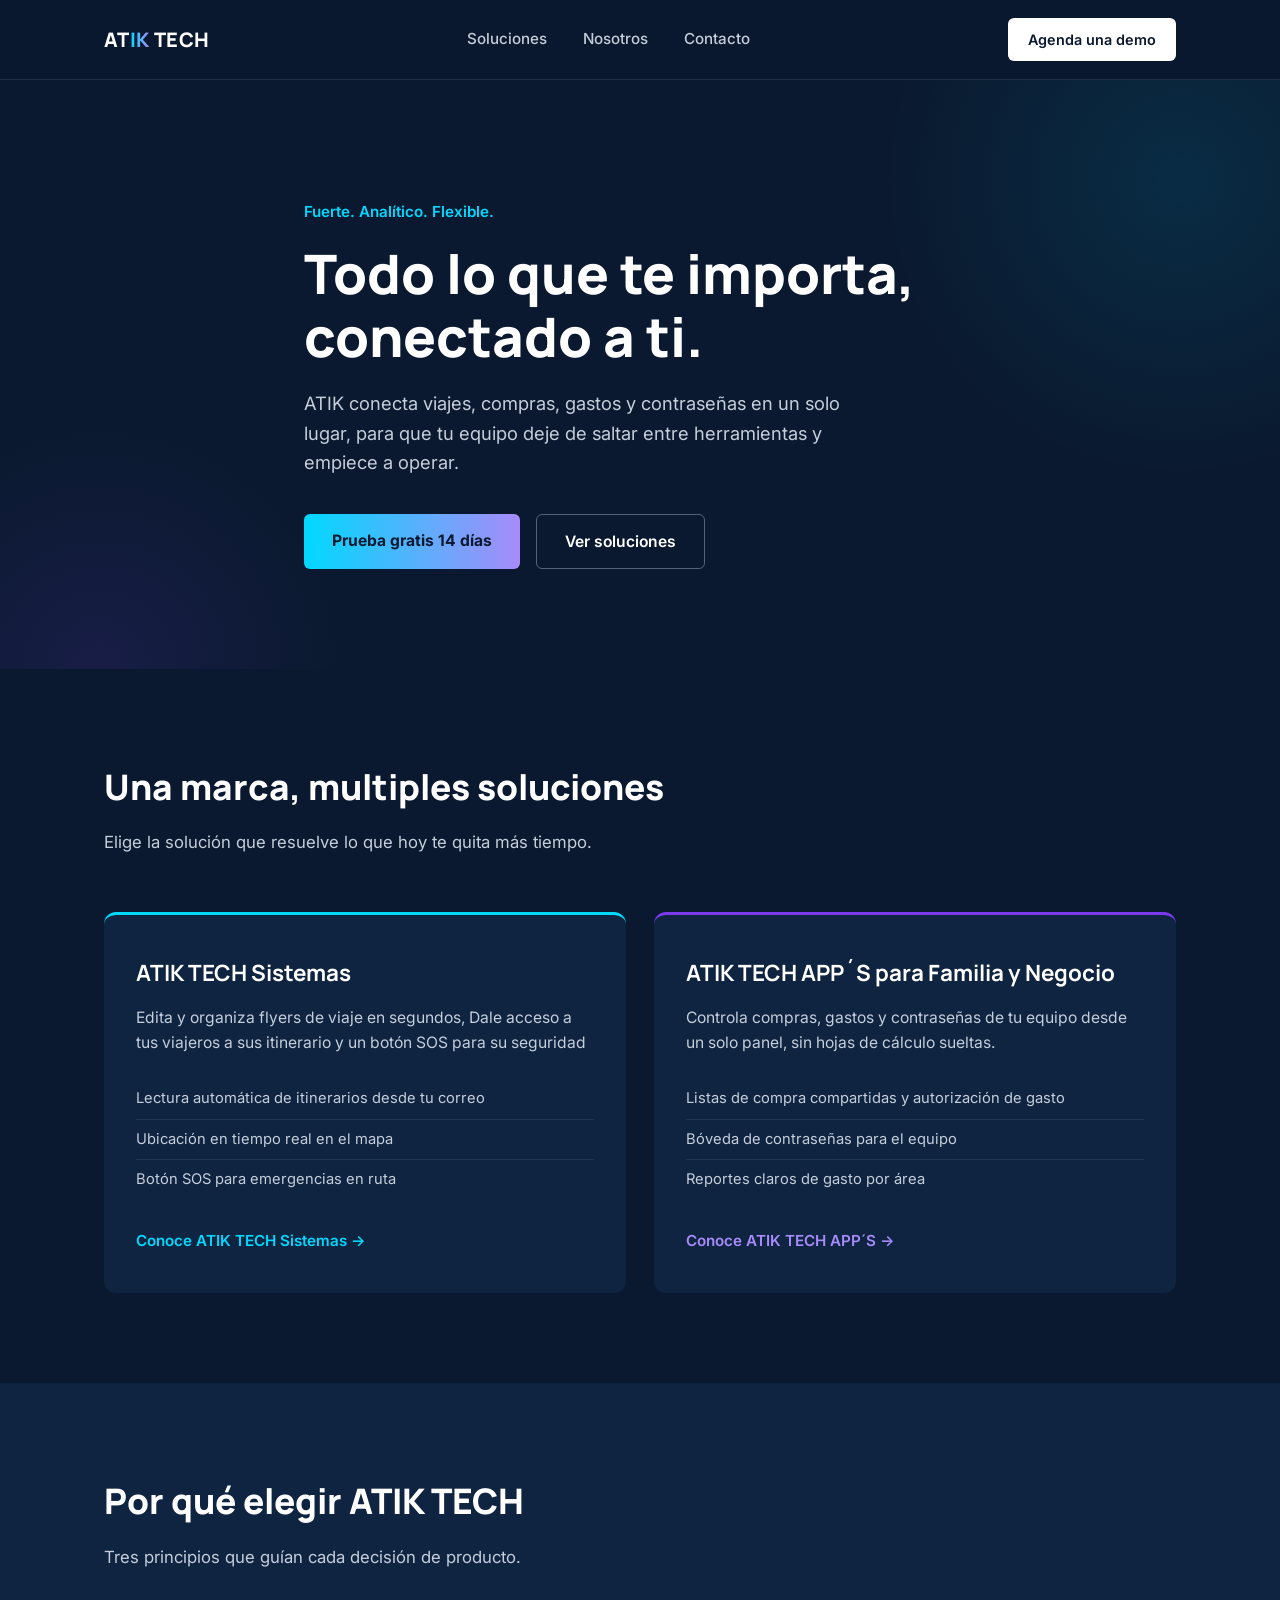
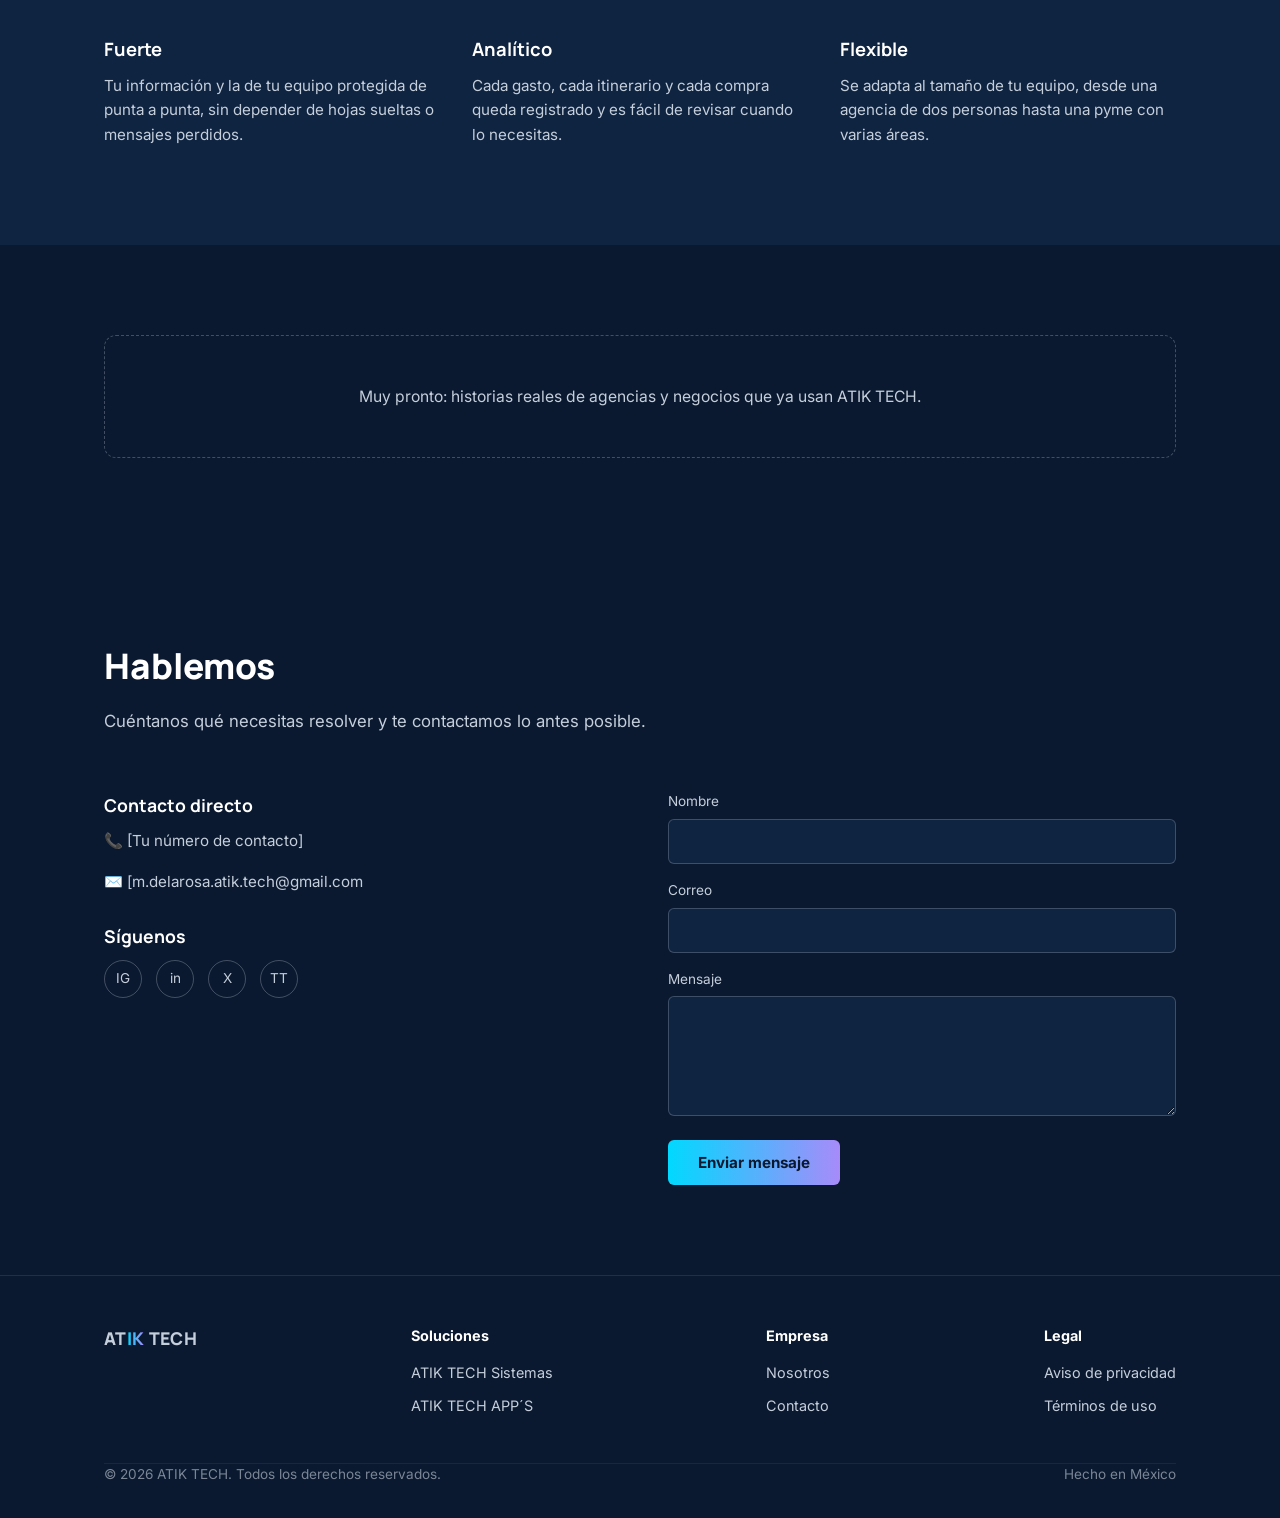
==== index.html @ df2b4715 "Update branding from ATIK to ATIK TECH Actualización de textos, 2da revisión" ====
<!DOCTYPE html>
<html lang="es">
<head>
<meta charset="UTF-8">
<meta name="viewport" content="width=device-width, initial-scale=1.0">
<title>ATIK TECH — Todo lo que te importa, conectado a ti.</title>
<meta name="description" content="ATIK TECH: Todo lo que te importa, conectado a ti.">
<link rel="preconnect" href="https://fonts.googleapis.com">
<link rel="preconnect" href="https://fonts.gstatic.com" crossorigin>
<link href="https://fonts.googleapis.com/css2?family=Manrope:wght@500;700;800&family=Inter:wght@400;500;600&display=swap" rel="stylesheet">
<style>
  :root{
    --navy:#0A192F;
    --navy-2:#0F2440;
    --cyan:#00D9FF;
    --violet:#7C3AED;
    --violet-2:#A78BFA;
    --gray-on-dark:#C5CEDB;
    --gray-on-light:#334155;
    --white:#FFFFFF;
    --max:1120px;
  }
  *{box-sizing:border-box;margin:0;padding:0;}
  html{scroll-behavior:smooth;}
  body{
    background:var(--navy);
    color:var(--gray-on-dark);
    font-family:'Inter',sans-serif;
    line-height:1.6;
    -webkit-font-smoothing:antialiased;
  }
  h1,h2,h3,.logo{font-family:'Manrope',sans-serif;color:var(--white);}
  a{color:inherit;text-decoration:none;}
  img,svg{max-width:100%;display:block;}
  .wrap{max-width:var(--max);margin:0 auto;padding:0 24px;}

  /* Header */
  header{
    position:sticky;top:0;z-index:50;
    background:rgba(10,25,47,0.85);
    backdrop-filter:blur(8px);
    border-bottom:1px solid rgba(197,206,219,0.12);
  }
  .nav{display:flex;align-items:center;justify-content:space-between;padding:18px 24px;}
  .logo{font-weight:800;font-size:1.25rem;letter-spacing:0.02em;}
  .logo span{
    background:linear-gradient(90deg,var(--cyan),var(--violet-2));
    -webkit-background-clip:text;background-clip:text;color:transparent;
  }
  .nav-links{display:flex;gap:36px;font-size:0.95rem;font-weight:500;}
  .nav-links a{color:var(--gray-on-dark);transition:color .2s;}
  .nav-links a:hover{color:var(--white);}
  .nav-cta{
    background:var(--white);color:var(--navy);
    padding:10px 20px;border-radius:6px;font-weight:600;font-size:0.9rem;
    transition:opacity .2s;
  }
  .nav-cta:hover{opacity:0.85;}
  .menu-toggle{display:none;background:none;border:none;color:var(--white);font-size:1.6rem;cursor:pointer;}

  /* Hero */
  .hero{padding:120px 24px 100px;position:relative;overflow:hidden;}
  .hero::before{
    content:'';position:absolute;top:-200px;right:-200px;width:600px;height:600px;
    background:radial-gradient(circle,rgba(0,217,255,0.10),transparent 70%);
    pointer-events:none;
  }
  .hero::after{
    content:'';position:absolute;bottom:-250px;left:-150px;width:500px;height:500px;
    background:radial-gradient(circle,rgba(124,58,237,0.12),transparent 70%);
    pointer-events:none;
  }
  .hero-inner{max-width:720px;position:relative;}
  .eyebrow{color:var(--cyan);font-weight:600;font-size:0.95rem;margin-bottom:18px;}
  .hero h1{font-size:clamp(2.2rem,5vw,3.4rem);font-weight:800;line-height:1.15;margin-bottom:22px;}
  .hero p.lead{font-size:1.15rem;color:var(--gray-on-dark);max-width:560px;margin-bottom:36px;}
  .hero-actions{display:flex;gap:16px;flex-wrap:wrap;}
  .btn-primary{
    background:linear-gradient(90deg,var(--cyan),var(--violet-2));
    color:var(--navy);font-weight:700;padding:14px 28px;border-radius:6px;
    font-size:0.98rem;transition:transform .2s;
  }
  .btn-primary:hover{transform:translateY(-2px);}
  .btn-secondary{
    border:1px solid rgba(197,206,219,0.4);color:var(--white);
    padding:14px 28px;border-radius:6px;font-weight:600;font-size:0.98rem;
    transition:border-color .2s,background .2s;
  }
  .btn-secondary:hover{border-color:var(--white);background:rgba(255,255,255,0.04);}

  /* Section heading pattern */
  .section{padding:90px 24px;}
  .section-head{max-width:600px;margin-bottom:56px;}
  .section-head h2{font-size:clamp(1.6rem,3.5vw,2.2rem);font-weight:800;margin-bottom:14px;}
  .section-head p{color:var(--gray-on-dark);font-size:1.05rem;}

  /* Soluciones */
  .solutions{display:grid;grid-template-columns:1fr 1fr;gap:28px;}
  .solution-card{
    background:var(--navy-2);border-radius:12px;padding:40px 32px;
    border-top:3px solid transparent;
  }
  .solution-card.viajes{border-top-color:var(--cyan);}
  .solution-card.pymes{border-top-color:var(--violet);}
  .solution-card h3{font-size:1.4rem;margin-bottom:14px;}
  .solution-card p{color:var(--gray-on-dark);margin-bottom:24px;font-size:0.98rem;}
  .solution-card ul{list-style:none;margin-bottom:28px;}
  .solution-card li{
    padding:8px 0;font-size:0.92rem;color:var(--gray-on-dark);
    border-bottom:1px solid rgba(197,206,219,0.1);
  }
  .solution-card li:last-child{border-bottom:none;}
  .solution-link{font-weight:600;font-size:0.95rem;}
  .solution-card.viajes .solution-link{color:var(--cyan);}
  .solution-card.pymes .solution-link{color:var(--violet-2);}

  /* Valores */
  .values{background:var(--navy-2);}
  .values-grid{display:grid;grid-template-columns:repeat(3,1fr);gap:32px;}
  .value{padding:8px 0;}
  .value h3{font-size:1.15rem;margin-bottom:10px;}
  .value p{font-size:0.95rem;color:var(--gray-on-dark);}

  /* Prueba social */
  .proof-note{
    border:1px dashed rgba(197,206,219,0.3);border-radius:12px;
    padding:48px 32px;text-align:center;color:var(--gray-on-dark);font-size:0.98rem;
  }

  /* Contacto */
  .contact-grid{display:grid;grid-template-columns:1fr 1fr;gap:56px;align-items:start;}
  .contact-info h3{font-size:1.1rem;margin-bottom:10px;}
  .contact-info p{font-size:0.95rem;margin-bottom:28px;}
  .contact-row{display:flex;align-items:center;gap:12px;margin-bottom:16px;font-size:0.95rem;}
  .social-row{display:flex;gap:14px;margin-top:6px;}
  .social-row a{
    width:38px;height:38px;border-radius:50%;border:1px solid rgba(197,206,219,0.3);
    display:flex;align-items:center;justify-content:center;font-size:0.85rem;
    transition:border-color .2s,color .2s;
  }
  .social-row a:hover{border-color:var(--cyan);color:var(--cyan);}
  form{display:flex;flex-direction:column;gap:16px;}
  label{font-size:0.85rem;color:var(--gray-on-dark);margin-bottom:6px;display:block;}
  input,textarea{
    width:100%;background:var(--navy-2);border:1px solid rgba(197,206,219,0.25);
    border-radius:6px;padding:12px 14px;color:var(--white);font-family:'Inter',sans-serif;
    font-size:0.95rem;
  }
  input:focus,textarea:focus{outline:2px solid var(--cyan);outline-offset:1px;border-color:transparent;}
  textarea{resize:vertical;min-height:120px;}
  .btn-submit{
    align-self:flex-start;background:linear-gradient(90deg,var(--cyan),var(--violet-2));
    color:var(--navy);font-weight:700;padding:13px 30px;border:none;border-radius:6px;
    font-size:0.95rem;cursor:pointer;font-family:'Inter',sans-serif;
  }

  /* Footer */
  footer{border-top:1px solid rgba(197,206,219,0.12);padding:48px 24px 32px;}
  .footer-top{display:flex;justify-content:space-between;flex-wrap:wrap;gap:32px;margin-bottom:36px;}
  .footer-col h4{font-size:0.9rem;color:var(--white);margin-bottom:14px;}
  .footer-col a{display:block;font-size:0.9rem;color:var(--gray-on-dark);margin-bottom:10px;}
  .footer-bottom{
    display:flex;justify-content:space-between;flex-wrap:wrap;gap:12px;
    font-size:0.85rem;color:rgba(197,206,219,0.6);
    padding-top:24px;border-top:1px solid rgba(197,206,219,0.08);
  }

  /* Mobile */
  @media(max-width:820px){
    .solutions,.values-grid,.contact-grid{grid-template-columns:1fr;}
    .nav-links{
      position:fixed;top:64px;left:0;right:0;background:var(--navy);
      flex-direction:column;padding:24px;gap:20px;
      transform:translateY(-150%);transition:transform .25s ease;
      border-bottom:1px solid rgba(197,206,219,0.12);
    }
    .nav-links.open{transform:translateY(0);}
    .nav-cta{display:none;}
    .menu-toggle{display:block;}
  }
  @media(prefers-reduced-motion:reduce){
    html{scroll-behavior:auto;}
    *{transition:none !important;}
  }
</style>
</head>
<body>

<header>
  <div class="nav wrap">
    <a href="#" class="logo">AT<span>IK</span> TECH</a>
    <nav class="nav-links" id="navLinks">
      <a href="#soluciones">Soluciones</a>
      <a href="#nosotros">Nosotros</a>
      <a href="#contacto">Contacto</a>
    </nav>
    <a href="#contacto" class="nav-cta">Agenda una demo</a>
    <button class="menu-toggle" id="menuToggle" aria-label="Abrir menú" aria-expanded="false">☰</button>
  </div>
</header>

<section class="hero">
  <div class="wrap hero-inner">
    <p class="eyebrow">Fuerte. Analítico. Flexible.</p>
    <h1>Todo lo que te importa, conectado a ti.</h1>
    <p class="lead">ATIK conecta viajes, compras, gastos y contraseñas en un solo lugar, para que tu equipo deje de saltar entre herramientas y empiece a operar.</p>
    <div class="hero-actions">
      <a href="#contacto" class="btn-primary">Prueba gratis 14 días</a>
      <a href="#soluciones" class="btn-secondary">Ver soluciones</a>
    </div>
  </div>
</section>

<section class="section" id="soluciones">
  <div class="wrap">
    <div class="section-head">
      <h2>Una marca, multiples soluciones</h2>
      <p>Elige la solución que resuelve lo que hoy te quita más tiempo.</p>
    </div>
    <div class="solutions">
      <div class="solution-card viajes">
        <h3>ATIK TECH Sistemas</h3>
        <p>Edita y organiza flyers de viaje en segundos, Dale acceso a tus viajeros a sus itinerario y un botón SOS para su seguridad</p>
        <ul>
          <li>Lectura automática de itinerarios desde tu correo</li>
          <li>Ubicación en tiempo real en el mapa</li>
          <li>Botón SOS para emergencias en ruta</li>
        </ul>
        <a href="/viajes" class="solution-link">Conoce ATIK TECH Sistemas →</a>
      </div>
      <div class="solution-card pymes">
        <h3>ATIK TECH APP´S para Familia y Negocio</h3>
        <p>Controla compras, gastos y contraseñas de tu equipo desde un solo panel, sin hojas de cálculo sueltas.</p>
        <ul>
          <li>Listas de compra compartidas y autorización de gasto</li>
          <li>Bóveda de contraseñas para el equipo</li>
          <li>Reportes claros de gasto por área</li>
        </ul>
        <a href="/pymes" class="solution-link">Conoce ATIK TECH APP´S →</a>
      </div>
    </div>
  </div>
</section>

<section class="section values" id="nosotros">
  <div class="wrap">
    <div class="section-head">
      <h2>Por qué elegir ATIK TECH</h2>
      <p>Tres principios que guían cada decisión de producto.</p>
    </div>
    <div class="values-grid">
      <div class="value">
        <h3>Fuerte</h3>
        <p>Tu información y la de tu equipo protegida de punta a punta, sin depender de hojas sueltas o mensajes perdidos.</p>
      </div>
      <div class="value">
        <h3>Analítico</h3>
        <p>Cada gasto, cada itinerario y cada compra queda registrado y es fácil de revisar cuando lo necesitas.</p>
      </div>
      <div class="value">
        <h3>Flexible</h3>
        <p>Se adapta al tamaño de tu equipo, desde una agencia de dos personas hasta una pyme con varias áreas.</p>
      </div>
    </div>
  </div>
</section>

<section class="section">
  <div class="wrap">
    <div class="proof-note">
      Muy pronto: historias reales de agencias y negocios que ya usan ATIK TECH.
    </div>
  </div>
</section>

<section class="section" id="contacto">
  <div class="wrap">
    <div class="section-head">
      <h2>Hablemos</h2>
      <p>Cuéntanos qué necesitas resolver y te contactamos lo antes posible.</p>
    </div>
    <div class="contact-grid">
      <div class="contact-info">
        <h3>Contacto directo</h3>
        <div class="contact-row">📞 [Tu número de contacto]</div>
        <div class="contact-row">✉️ [m.delarosa.atik.tech@gmail.com</div>
        <h3 style="margin-top:28px;">Síguenos</h3>
        <div class="social-row">
          <a href="[Instagram]" aria-label="Instagram">IG</a>
          <a href="[LinkedIn]" aria-label="LinkedIn">in</a>
          <a href="[X / Twitter]" aria-label="X">X</a>
          <a href="[TikTok]" aria-label="TikTok">TT</a>
        </div>
      </div>
      <form>
        <div>
          <label for="nombre">Nombre</label>
          <input type="text" id="nombre" name="nombre" required>
        </div>
        <div>
          <label for="correo">Correo</label>
          <input type="email" id="correo" name="correo" required>
        </div>
        <div>
          <label for="mensaje">Mensaje</label>
          <textarea id="mensaje" name="mensaje" required></textarea>
        </div>
        <button type="submit" class="btn-submit">Enviar mensaje</button>
      </form>
    </div>
  </div>
</section>

<footer>
  <div class="wrap">
    <div class="footer-top">
      <div class="footer-col">
        <a href="#" class="logo" style="font-size:1.1rem;">AT<span>IK</span> TECH</a>
      </div>
      <div class="footer-col">
        <h4>Soluciones</h4>
        <a href="/viajes">ATIK TECH Sistemas</a>
        <a href="/pymes">ATIK TECH APP´S</a>
      </div>
      <div class="footer-col">
        <h4>Empresa</h4>
        <a href="#nosotros">Nosotros</a>
        <a href="#contacto">Contacto</a>
      </div>
      <div class="footer-col">
        <h4>Legal</h4>
        <a href="/privacidad">Aviso de privacidad</a>
        <a href="/terminos">Términos de uso</a>
      </div>
    </div>
    <div class="footer-bottom wrap" style="padding:0;">
      <span>© 2026 ATIK TECH. Todos los derechos reservados.</span>
      <span>Hecho en México</span>
    </div>
  </div>
</footer>

<script>
  const toggle = document.getElementById('menuToggle');
  const links = document.getElementById('navLinks');
  toggle.addEventListener('click', () => {
    const isOpen = links.classList.toggle('open');
    toggle.setAttribute('aria-expanded', isOpen);
  });
  links.querySelectorAll('a').forEach(a => a.addEventListener('click', () => {
    links.classList.remove('open');
    toggle.setAttribute('aria-expanded', 'false');
  }));
</script>

</body>
</html>
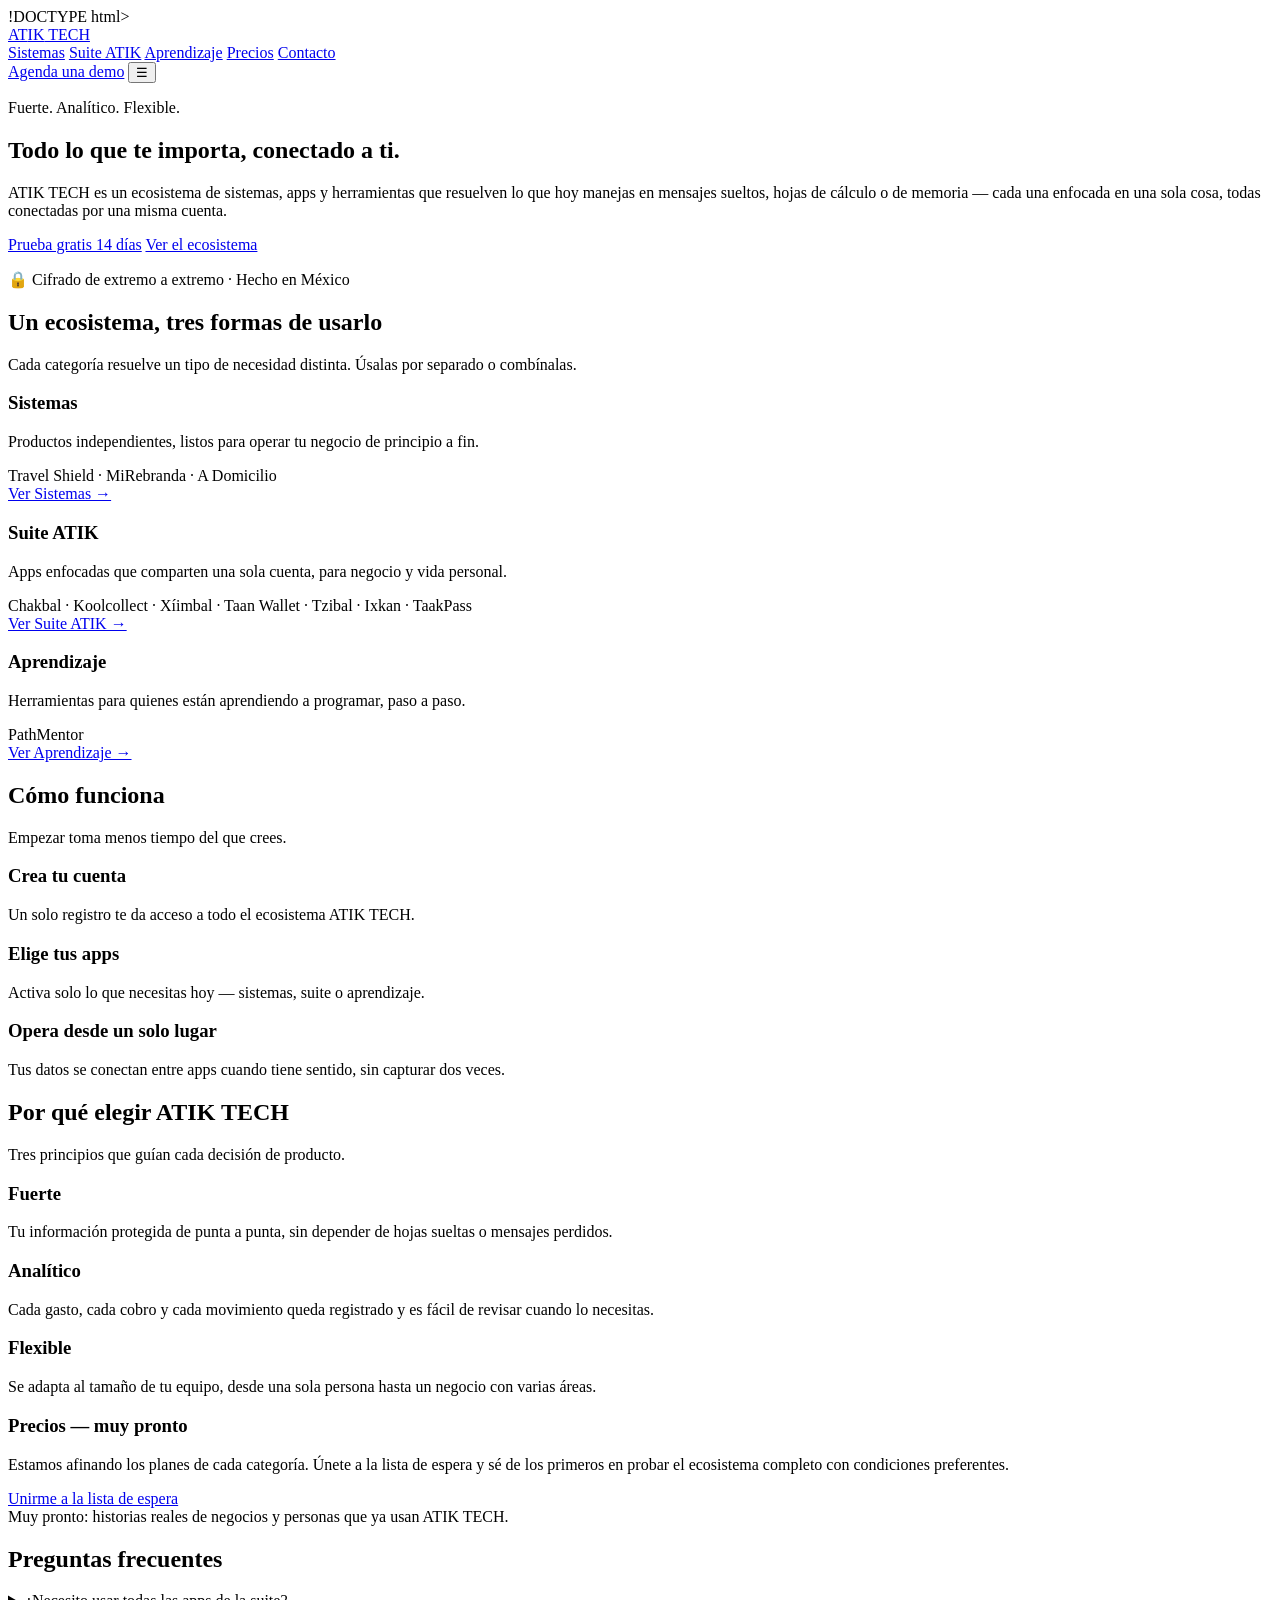
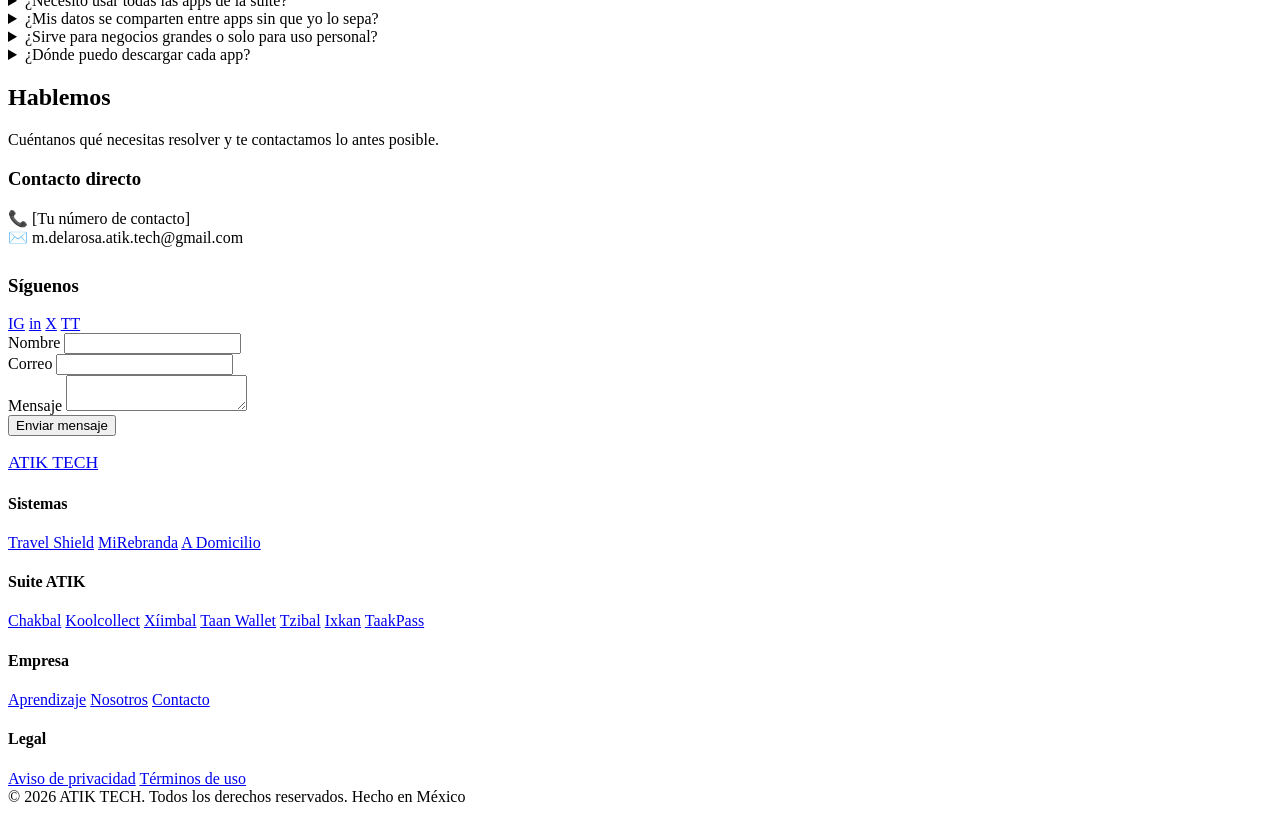
==== commit da2e0865: "Reestructuración de pag. principal anex. de landings Actualización de la landing, 3ra revición,  Re" ====
--- a/index.html
+++ b/index.html
@@ -1,197 +1,28 @@
-<!DOCTYPE html>
+!DOCTYPE html>
 <html lang="es">
 <head>
 <meta charset="UTF-8">
 <meta name="viewport" content="width=device-width, initial-scale=1.0">
-<title>ATIK TECH — Todo lo que te importa, conectado a ti.</title>
-<meta name="description" content="ATIK TECH: Todo lo que te importa, conectado a ti.">
+<title>ATIK TECH — Todo lo que te importa, conectado a ti</title>
+<meta name="description" content="ATIK TECH: todo lo que te importa, conectado a ti. Sistemas, suite de apps y aprendizaje en un solo ecosistema.">
+<meta property="og:title" content="ATIK TECH — Todo lo que te importa, conectado a ti">
+<meta property="og:description" content="Sistemas, suite de apps y aprendizaje en un solo ecosistema conectado.">
+<meta property="og:type" content="website">
 <link rel="preconnect" href="https://fonts.googleapis.com">
 <link rel="preconnect" href="https://fonts.gstatic.com" crossorigin>
 <link href="https://fonts.googleapis.com/css2?family=Manrope:wght@500;700;800&family=Inter:wght@400;500;600&display=swap" rel="stylesheet">
-<style>
-  :root{
-    --navy:#0A192F;
-    --navy-2:#0F2440;
-    --cyan:#00D9FF;
-    --violet:#7C3AED;
-    --violet-2:#A78BFA;
-    --gray-on-dark:#C5CEDB;
-    --gray-on-light:#334155;
-    --white:#FFFFFF;
-    --max:1120px;
-  }
-  *{box-sizing:border-box;margin:0;padding:0;}
-  html{scroll-behavior:smooth;}
-  body{
-    background:var(--navy);
-    color:var(--gray-on-dark);
-    font-family:'Inter',sans-serif;
-    line-height:1.6;
-    -webkit-font-smoothing:antialiased;
-  }
-  h1,h2,h3,.logo{font-family:'Manrope',sans-serif;color:var(--white);}
-  a{color:inherit;text-decoration:none;}
-  img,svg{max-width:100%;display:block;}
-  .wrap{max-width:var(--max);margin:0 auto;padding:0 24px;}
-
-  /* Header */
-  header{
-    position:sticky;top:0;z-index:50;
-    background:rgba(10,25,47,0.85);
-    backdrop-filter:blur(8px);
-    border-bottom:1px solid rgba(197,206,219,0.12);
-  }
-  .nav{display:flex;align-items:center;justify-content:space-between;padding:18px 24px;}
-  .logo{font-weight:800;font-size:1.25rem;letter-spacing:0.02em;}
-  .logo span{
-    background:linear-gradient(90deg,var(--cyan),var(--violet-2));
-    -webkit-background-clip:text;background-clip:text;color:transparent;
-  }
-  .nav-links{display:flex;gap:36px;font-size:0.95rem;font-weight:500;}
-  .nav-links a{color:var(--gray-on-dark);transition:color .2s;}
-  .nav-links a:hover{color:var(--white);}
-  .nav-cta{
-    background:var(--white);color:var(--navy);
-    padding:10px 20px;border-radius:6px;font-weight:600;font-size:0.9rem;
-    transition:opacity .2s;
-  }
-  .nav-cta:hover{opacity:0.85;}
-  .menu-toggle{display:none;background:none;border:none;color:var(--white);font-size:1.6rem;cursor:pointer;}
-
-  /* Hero */
-  .hero{padding:120px 24px 100px;position:relative;overflow:hidden;}
-  .hero::before{
-    content:'';position:absolute;top:-200px;right:-200px;width:600px;height:600px;
-    background:radial-gradient(circle,rgba(0,217,255,0.10),transparent 70%);
-    pointer-events:none;
-  }
-  .hero::after{
-    content:'';position:absolute;bottom:-250px;left:-150px;width:500px;height:500px;
-    background:radial-gradient(circle,rgba(124,58,237,0.12),transparent 70%);
-    pointer-events:none;
-  }
-  .hero-inner{max-width:720px;position:relative;}
-  .eyebrow{color:var(--cyan);font-weight:600;font-size:0.95rem;margin-bottom:18px;}
-  .hero h1{font-size:clamp(2.2rem,5vw,3.4rem);font-weight:800;line-height:1.15;margin-bottom:22px;}
-  .hero p.lead{font-size:1.15rem;color:var(--gray-on-dark);max-width:560px;margin-bottom:36px;}
-  .hero-actions{display:flex;gap:16px;flex-wrap:wrap;}
-  .btn-primary{
-    background:linear-gradient(90deg,var(--cyan),var(--violet-2));
-    color:var(--navy);font-weight:700;padding:14px 28px;border-radius:6px;
-    font-size:0.98rem;transition:transform .2s;
-  }
-  .btn-primary:hover{transform:translateY(-2px);}
-  .btn-secondary{
-    border:1px solid rgba(197,206,219,0.4);color:var(--white);
-    padding:14px 28px;border-radius:6px;font-weight:600;font-size:0.98rem;
-    transition:border-color .2s,background .2s;
-  }
-  .btn-secondary:hover{border-color:var(--white);background:rgba(255,255,255,0.04);}
-
-  /* Section heading pattern */
-  .section{padding:90px 24px;}
-  .section-head{max-width:600px;margin-bottom:56px;}
-  .section-head h2{font-size:clamp(1.6rem,3.5vw,2.2rem);font-weight:800;margin-bottom:14px;}
-  .section-head p{color:var(--gray-on-dark);font-size:1.05rem;}
-
-  /* Soluciones */
-  .solutions{display:grid;grid-template-columns:1fr 1fr;gap:28px;}
-  .solution-card{
-    background:var(--navy-2);border-radius:12px;padding:40px 32px;
-    border-top:3px solid transparent;
-  }
-  .solution-card.viajes{border-top-color:var(--cyan);}
-  .solution-card.pymes{border-top-color:var(--violet);}
-  .solution-card h3{font-size:1.4rem;margin-bottom:14px;}
-  .solution-card p{color:var(--gray-on-dark);margin-bottom:24px;font-size:0.98rem;}
-  .solution-card ul{list-style:none;margin-bottom:28px;}
-  .solution-card li{
-    padding:8px 0;font-size:0.92rem;color:var(--gray-on-dark);
-    border-bottom:1px solid rgba(197,206,219,0.1);
-  }
-  .solution-card li:last-child{border-bottom:none;}
-  .solution-link{font-weight:600;font-size:0.95rem;}
-  .solution-card.viajes .solution-link{color:var(--cyan);}
-  .solution-card.pymes .solution-link{color:var(--violet-2);}
-
-  /* Valores */
-  .values{background:var(--navy-2);}
-  .values-grid{display:grid;grid-template-columns:repeat(3,1fr);gap:32px;}
-  .value{padding:8px 0;}
-  .value h3{font-size:1.15rem;margin-bottom:10px;}
-  .value p{font-size:0.95rem;color:var(--gray-on-dark);}
-
-  /* Prueba social */
-  .proof-note{
-    border:1px dashed rgba(197,206,219,0.3);border-radius:12px;
-    padding:48px 32px;text-align:center;color:var(--gray-on-dark);font-size:0.98rem;
-  }
-
-  /* Contacto */
-  .contact-grid{display:grid;grid-template-columns:1fr 1fr;gap:56px;align-items:start;}
-  .contact-info h3{font-size:1.1rem;margin-bottom:10px;}
-  .contact-info p{font-size:0.95rem;margin-bottom:28px;}
-  .contact-row{display:flex;align-items:center;gap:12px;margin-bottom:16px;font-size:0.95rem;}
-  .social-row{display:flex;gap:14px;margin-top:6px;}
-  .social-row a{
-    width:38px;height:38px;border-radius:50%;border:1px solid rgba(197,206,219,0.3);
-    display:flex;align-items:center;justify-content:center;font-size:0.85rem;
-    transition:border-color .2s,color .2s;
-  }
-  .social-row a:hover{border-color:var(--cyan);color:var(--cyan);}
-  form{display:flex;flex-direction:column;gap:16px;}
-  label{font-size:0.85rem;color:var(--gray-on-dark);margin-bottom:6px;display:block;}
-  input,textarea{
-    width:100%;background:var(--navy-2);border:1px solid rgba(197,206,219,0.25);
-    border-radius:6px;padding:12px 14px;color:var(--white);font-family:'Inter',sans-serif;
-    font-size:0.95rem;
-  }
-  input:focus,textarea:focus{outline:2px solid var(--cyan);outline-offset:1px;border-color:transparent;}
-  textarea{resize:vertical;min-height:120px;}
-  .btn-submit{
-    align-self:flex-start;background:linear-gradient(90deg,var(--cyan),var(--violet-2));
-    color:var(--navy);font-weight:700;padding:13px 30px;border:none;border-radius:6px;
-    font-size:0.95rem;cursor:pointer;font-family:'Inter',sans-serif;
-  }
-
-  /* Footer */
-  footer{border-top:1px solid rgba(197,206,219,0.12);padding:48px 24px 32px;}
-  .footer-top{display:flex;justify-content:space-between;flex-wrap:wrap;gap:32px;margin-bottom:36px;}
-  .footer-col h4{font-size:0.9rem;color:var(--white);margin-bottom:14px;}
-  .footer-col a{display:block;font-size:0.9rem;color:var(--gray-on-dark);margin-bottom:10px;}
-  .footer-bottom{
-    display:flex;justify-content:space-between;flex-wrap:wrap;gap:12px;
-    font-size:0.85rem;color:rgba(197,206,219,0.6);
-    padding-top:24px;border-top:1px solid rgba(197,206,219,0.08);
-  }
-
-  /* Mobile */
-  @media(max-width:820px){
-    .solutions,.values-grid,.contact-grid{grid-template-columns:1fr;}
-    .nav-links{
-      position:fixed;top:64px;left:0;right:0;background:var(--navy);
-      flex-direction:column;padding:24px;gap:20px;
-      transform:translateY(-150%);transition:transform .25s ease;
-      border-bottom:1px solid rgba(197,206,219,0.12);
-    }
-    .nav-links.open{transform:translateY(0);}
-    .nav-cta{display:none;}
-    .menu-toggle{display:block;}
-  }
-  @media(prefers-reduced-motion:reduce){
-    html{scroll-behavior:auto;}
-    *{transition:none !important;}
-  }
-</style>
+<link rel="stylesheet" href="styles.css">
 </head>
 <body>
 
 <header>
   <div class="nav wrap">
-    <a href="#" class="logo">AT<span>IK</span> TECH</a>
+    <a href="index.html" class="logo">AT<span>IK</span> TECH</a>
     <nav class="nav-links" id="navLinks">
-      <a href="#soluciones">Soluciones</a>
-      <a href="#nosotros">Nosotros</a>
+      <a href="sistemas.html">Sistemas</a>
+      <a href="suite.html">Suite ATIK</a>
+      <a href="aprendizaje.html">Aprendizaje</a>
+      <a href="#precios">Precios</a>
       <a href="#contacto">Contacto</a>
     </nav>
     <a href="#contacto" class="nav-cta">Agenda una demo</a>
@@ -203,40 +34,62 @@
   <div class="wrap hero-inner">
     <p class="eyebrow">Fuerte. Analítico. Flexible.</p>
     <h1>Todo lo que te importa, conectado a ti.</h1>
-    <p class="lead">ATIK conecta viajes, compras, gastos y contraseñas en un solo lugar, para que tu equipo deje de saltar entre herramientas y empiece a operar.</p>
+    <p class="lead">ATIK TECH es un ecosistema de sistemas, apps y herramientas que resuelven lo que hoy manejas en mensajes sueltos, hojas de cálculo o de memoria — cada una enfocada en una sola cosa, todas conectadas por una misma cuenta.</p>
     <div class="hero-actions">
-      <a href="#contacto" class="btn-primary">Prueba gratis 14 días</a>
-      <a href="#soluciones" class="btn-secondary">Ver soluciones</a>
-    </div>
-  </div>
-</section>
-
-<section class="section" id="soluciones">
-  <div class="wrap">
-    <div class="section-head">
-      <h2>Una marca, multiples soluciones</h2>
-      <p>Elige la solución que resuelve lo que hoy te quita más tiempo.</p>
-    </div>
-    <div class="solutions">
-      <div class="solution-card viajes">
-        <h3>ATIK TECH Sistemas</h3>
-        <p>Edita y organiza flyers de viaje en segundos, Dale acceso a tus viajeros a sus itinerario y un botón SOS para su seguridad</p>
-        <ul>
-          <li>Lectura automática de itinerarios desde tu correo</li>
-          <li>Ubicación en tiempo real en el mapa</li>
-          <li>Botón SOS para emergencias en ruta</li>
-        </ul>
-        <a href="/viajes" class="solution-link">Conoce ATIK TECH Sistemas →</a>
-      </div>
-      <div class="solution-card pymes">
-        <h3>ATIK TECH APP´S para Familia y Negocio</h3>
-        <p>Controla compras, gastos y contraseñas de tu equipo desde un solo panel, sin hojas de cálculo sueltas.</p>
-        <ul>
-          <li>Listas de compra compartidas y autorización de gasto</li>
-          <li>Bóveda de contraseñas para el equipo</li>
-          <li>Reportes claros de gasto por área</li>
-        </ul>
-        <a href="/pymes" class="solution-link">Conoce ATIK TECH APP´S →</a>
+      <a href="#precios" class="btn-primary">Prueba gratis 14 días</a>
+      <a href="#categorias" class="btn-secondary">Ver el ecosistema</a>
+    </div>
+    <p class="trust-note">🔒 Cifrado de extremo a extremo · Hecho en México</p>
+  </div>
+</section>
+
+<section class="section" id="categorias">
+  <div class="wrap">
+    <div class="section-head">
+      <h2>Un ecosistema, tres formas de usarlo</h2>
+      <p>Cada categoría resuelve un tipo de necesidad distinta. Úsalas por separado o combínalas.</p>
+    </div>
+    <div class="cat-grid">
+      <div class="cat-card">
+        <h3>Sistemas</h3>
+        <p>Productos independientes, listos para operar tu negocio de principio a fin.</p>
+        <div class="apps-preview">Travel Shield · MiRebranda · A Domicilio</div>
+        <a href="sistemas.html" class="cat-link">Ver Sistemas →</a>
+      </div>
+      <div class="cat-card">
+        <h3>Suite ATIK</h3>
+        <p>Apps enfocadas que comparten una sola cuenta, para negocio y vida personal.</p>
+        <div class="apps-preview">Chakbal · Koolcollect · Xíimbal · Taan Wallet · Tzibal · Ixkan · TaakPass</div>
+        <a href="suite.html" class="cat-link">Ver Suite ATIK →</a>
+      </div>
+      <div class="cat-card">
+        <h3>Aprendizaje</h3>
+        <p>Herramientas para quienes están aprendiendo a programar, paso a paso.</p>
+        <div class="apps-preview">PathMentor</div>
+        <a href="aprendizaje.html" class="cat-link">Ver Aprendizaje →</a>
+      </div>
+    </div>
+  </div>
+</section>
+
+<section class="section" style="padding-top:0;">
+  <div class="wrap">
+    <div class="section-head center">
+      <h2>Cómo funciona</h2>
+      <p>Empezar toma menos tiempo del que crees.</p>
+    </div>
+    <div class="steps">
+      <div class="step">
+        <h3>Crea tu cuenta</h3>
+        <p>Un solo registro te da acceso a todo el ecosistema ATIK TECH.</p>
+      </div>
+      <div class="step">
+        <h3>Elige tus apps</h3>
+        <p>Activa solo lo que necesitas hoy — sistemas, suite o aprendizaje.</p>
+      </div>
+      <div class="step">
+        <h3>Opera desde un solo lugar</h3>
+        <p>Tus datos se conectan entre apps cuando tiene sentido, sin capturar dos veces.</p>
       </div>
     </div>
   </div>
@@ -251,16 +104,26 @@
     <div class="values-grid">
       <div class="value">
         <h3>Fuerte</h3>
-        <p>Tu información y la de tu equipo protegida de punta a punta, sin depender de hojas sueltas o mensajes perdidos.</p>
+        <p>Tu información protegida de punta a punta, sin depender de hojas sueltas o mensajes perdidos.</p>
       </div>
       <div class="value">
         <h3>Analítico</h3>
-        <p>Cada gasto, cada itinerario y cada compra queda registrado y es fácil de revisar cuando lo necesitas.</p>
+        <p>Cada gasto, cada cobro y cada movimiento queda registrado y es fácil de revisar cuando lo necesitas.</p>
       </div>
       <div class="value">
         <h3>Flexible</h3>
-        <p>Se adapta al tamaño de tu equipo, desde una agencia de dos personas hasta una pyme con varias áreas.</p>
-      </div>
+        <p>Se adapta al tamaño de tu equipo, desde una sola persona hasta un negocio con varias áreas.</p>
+      </div>
+    </div>
+  </div>
+</section>
+
+<section class="section" id="precios">
+  <div class="wrap">
+    <div class="pricing-note">
+      <h3>Precios — muy pronto</h3>
+      <p>Estamos afinando los planes de cada categoría. Únete a la lista de espera y sé de los primeros en probar el ecosistema completo con condiciones preferentes.</p>
+      <a href="#contacto" class="btn-primary">Unirme a la lista de espera</a>
     </div>
   </div>
 </section>
@@ -268,8 +131,32 @@
 <section class="section">
   <div class="wrap">
     <div class="proof-note">
-      Muy pronto: historias reales de agencias y negocios que ya usan ATIK TECH.
-    </div>
+      Muy pronto: historias reales de negocios y personas que ya usan ATIK TECH.
+    </div>
+  </div>
+</section>
+
+<section class="section">
+  <div class="wrap">
+    <div class="section-head">
+      <h2>Preguntas frecuentes</h2>
+    </div>
+    <details class="faq-item">
+      <summary>¿Necesito usar todas las apps de la suite?</summary>
+      <p>No. Cada app funciona de forma independiente. Las conexiones entre ellas son un extra opcional, nunca un requisito.</p>
+    </details>
+    <details class="faq-item">
+      <summary>¿Mis datos se comparten entre apps sin que yo lo sepa?</summary>
+      <p>No. Cuando dos apps se conectan (por ejemplo Xíimbal con Taan Wallet), es una acción visible y, en la mayoría de los casos, algo que tú decides activar.</p>
+    </details>
+    <details class="faq-item">
+      <summary>¿Sirve para negocios grandes o solo para uso personal?</summary>
+      <p>Ambos. Cada producto está pensado para escalar desde una sola persona hasta un equipo con varias áreas, sin cambiar de herramienta.</p>
+    </details>
+    <details class="faq-item">
+      <summary>¿Dónde puedo descargar cada app?</summary>
+      <p>Entra a la categoría correspondiente (Sistemas, Suite ATIK o Aprendizaje) — ahí encontrarás los enlaces de descarga de cada una.</p>
+    </details>
   </div>
 </section>
 
@@ -283,7 +170,7 @@
       <div class="contact-info">
         <h3>Contacto directo</h3>
         <div class="contact-row">📞 [Tu número de contacto]</div>
-        <div class="contact-row">✉️ [m.delarosa.atik.tech@gmail.com</div>
+        <div class="contact-row">✉️ m.delarosa.atik.tech@gmail.com</div>
         <h3 style="margin-top:28px;">Síguenos</h3>
         <div class="social-row">
           <a href="[Instagram]" aria-label="Instagram">IG</a>
@@ -315,15 +202,27 @@
   <div class="wrap">
     <div class="footer-top">
       <div class="footer-col">
-        <a href="#" class="logo" style="font-size:1.1rem;">AT<span>IK</span> TECH</a>
-      </div>
-      <div class="footer-col">
-        <h4>Soluciones</h4>
-        <a href="/viajes">ATIK TECH Sistemas</a>
-        <a href="/pymes">ATIK TECH APP´S</a>
+        <a href="index.html" class="logo" style="font-size:1.1rem;">AT<span>IK</span> TECH</a>
+      </div>
+      <div class="footer-col">
+        <h4>Sistemas</h4>
+        <a href="sistemas.html#travel-shield">Travel Shield</a>
+        <a href="sistemas.html#mirebranda">MiRebranda</a>
+        <a href="sistemas.html#a-domicilio">A Domicilio</a>
+      </div>
+      <div class="footer-col">
+        <h4>Suite ATIK</h4>
+        <a href="suite.html#chakbal">Chakbal</a>
+        <a href="suite.html#koolcollect">Koolcollect</a>
+        <a href="suite.html#xiimbal">Xíimbal</a>
+        <a href="suite.html#taan-wallet">Taan Wallet</a>
+        <a href="suite.html#tzibal">Tzibal</a>
+        <a href="suite.html#ixkan">Ixkan</a>
+        <a href="suite.html#taakpass">TaakPass</a>
       </div>
       <div class="footer-col">
         <h4>Empresa</h4>
+        <a href="aprendizaje.html">Aprendizaje</a>
         <a href="#nosotros">Nosotros</a>
         <a href="#contacto">Contacto</a>
       </div>
@@ -333,25 +232,13 @@
         <a href="/terminos">Términos de uso</a>
       </div>
     </div>
-    <div class="footer-bottom wrap" style="padding:0;">
+    <div class="footer-bottom">
       <span>© 2026 ATIK TECH. Todos los derechos reservados.</span>
       <span>Hecho en México</span>
     </div>
   </div>
 </footer>
 
-<script>
-  const toggle = document.getElementById('menuToggle');
-  const links = document.getElementById('navLinks');
-  toggle.addEventListener('click', () => {
-    const isOpen = links.classList.toggle('open');
-    toggle.setAttribute('aria-expanded', isOpen);
-  });
-  links.querySelectorAll('a').forEach(a => a.addEventListener('click', () => {
-    links.classList.remove('open');
-    toggle.setAttribute('aria-expanded', 'false');
-  }));
-</script>
-
+<script src="site.js"></script>
 </body>
 </html>
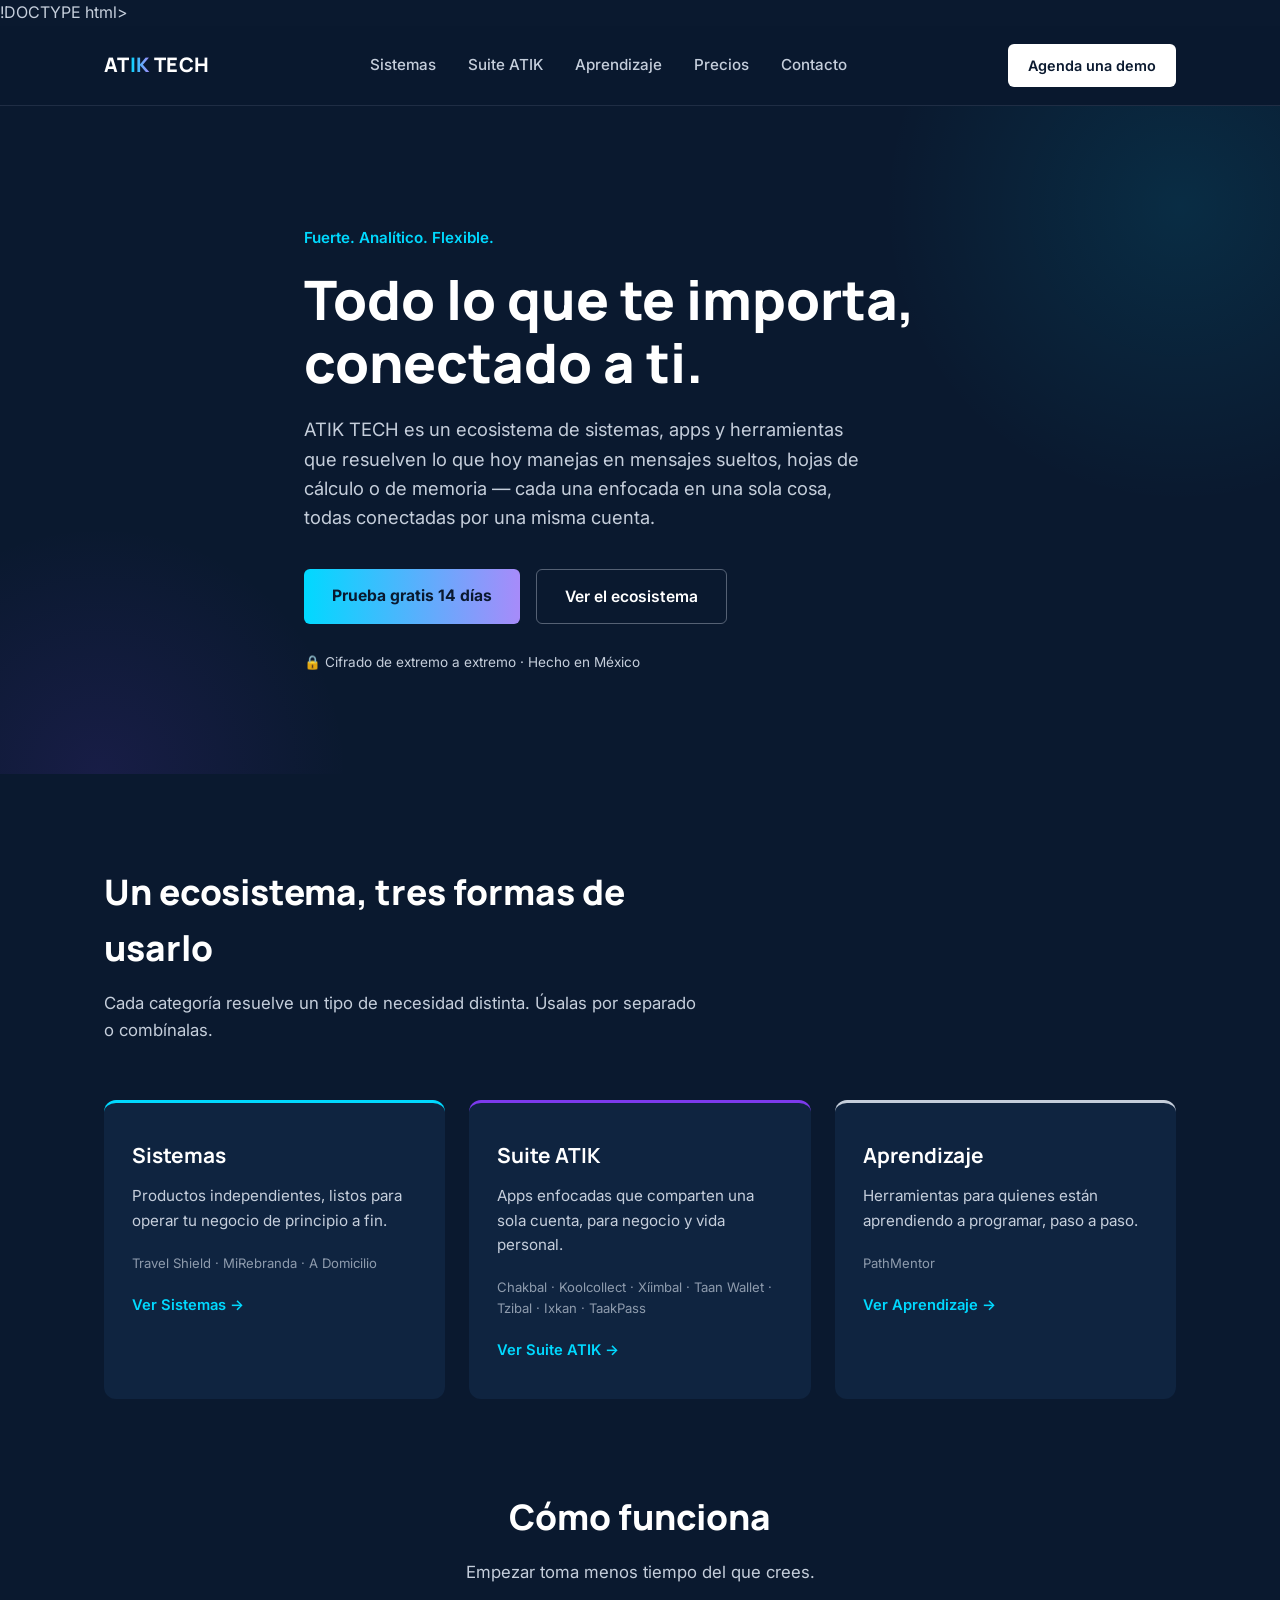
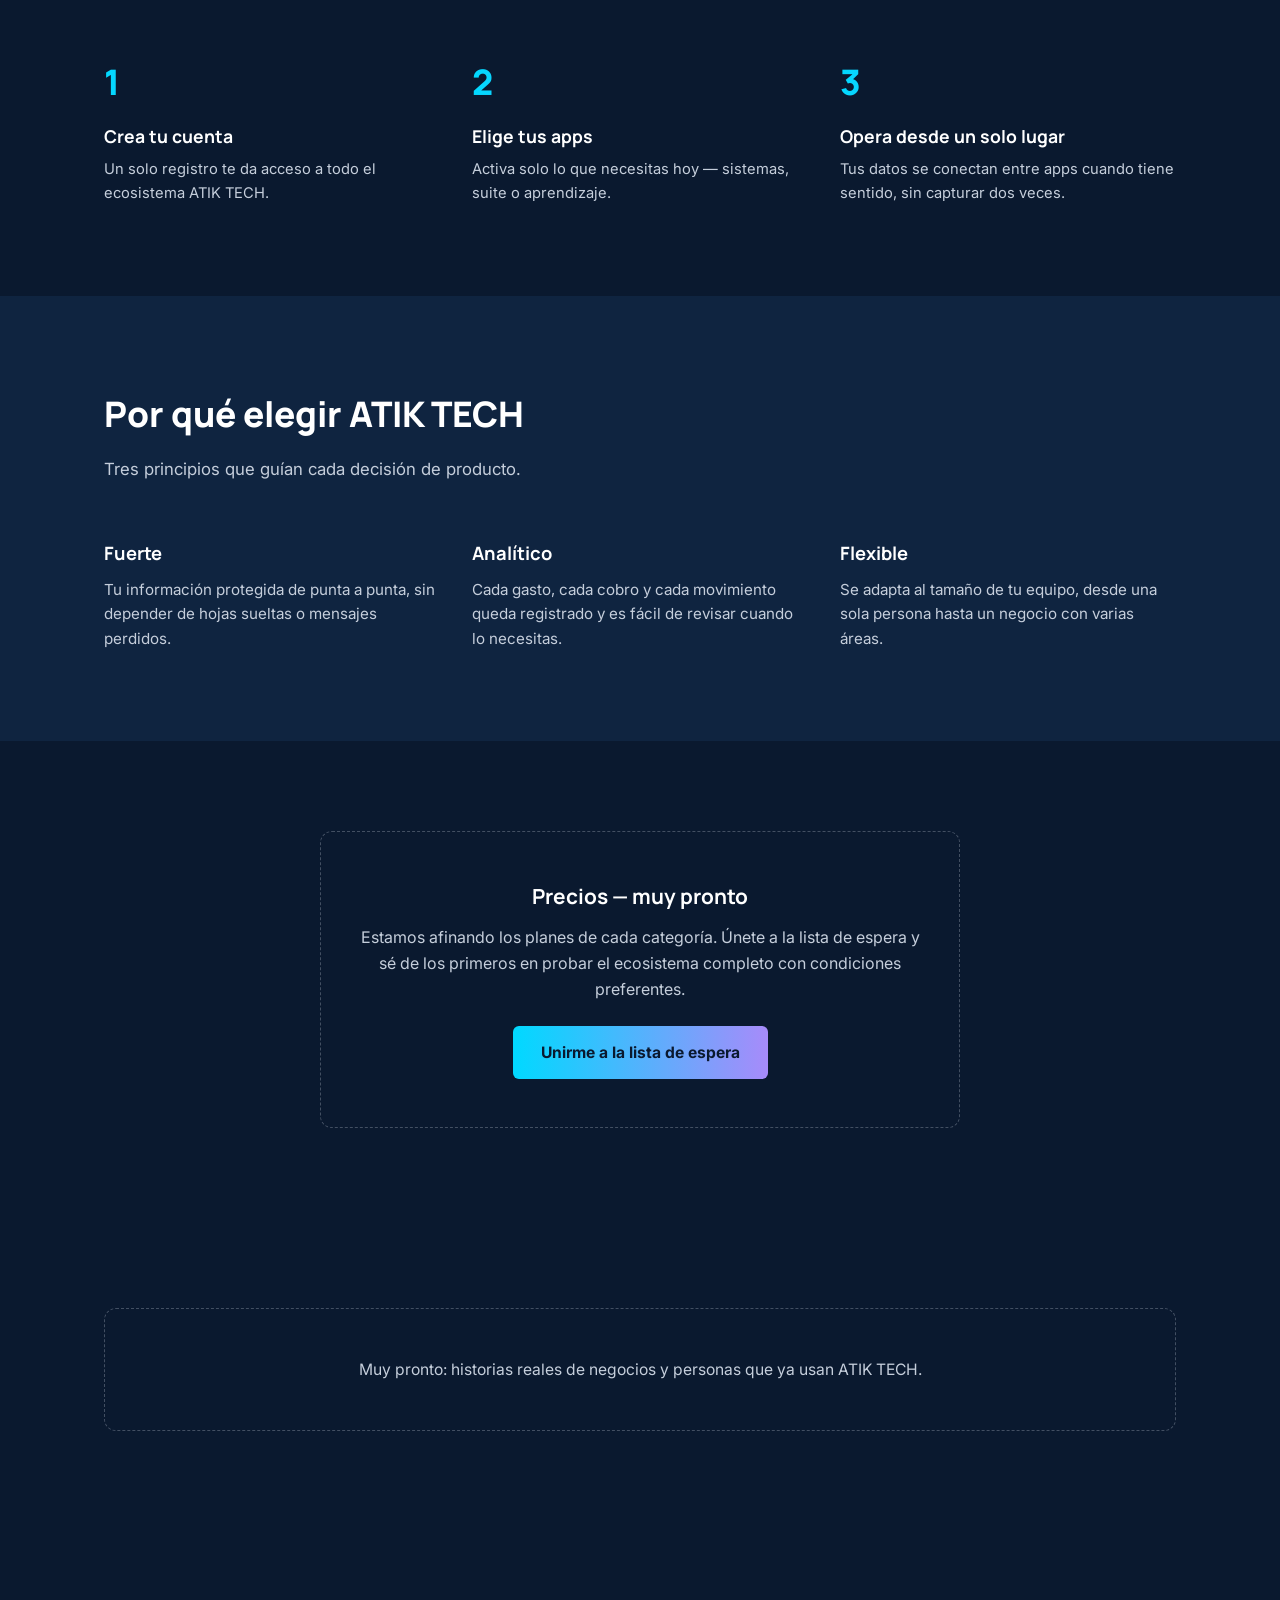
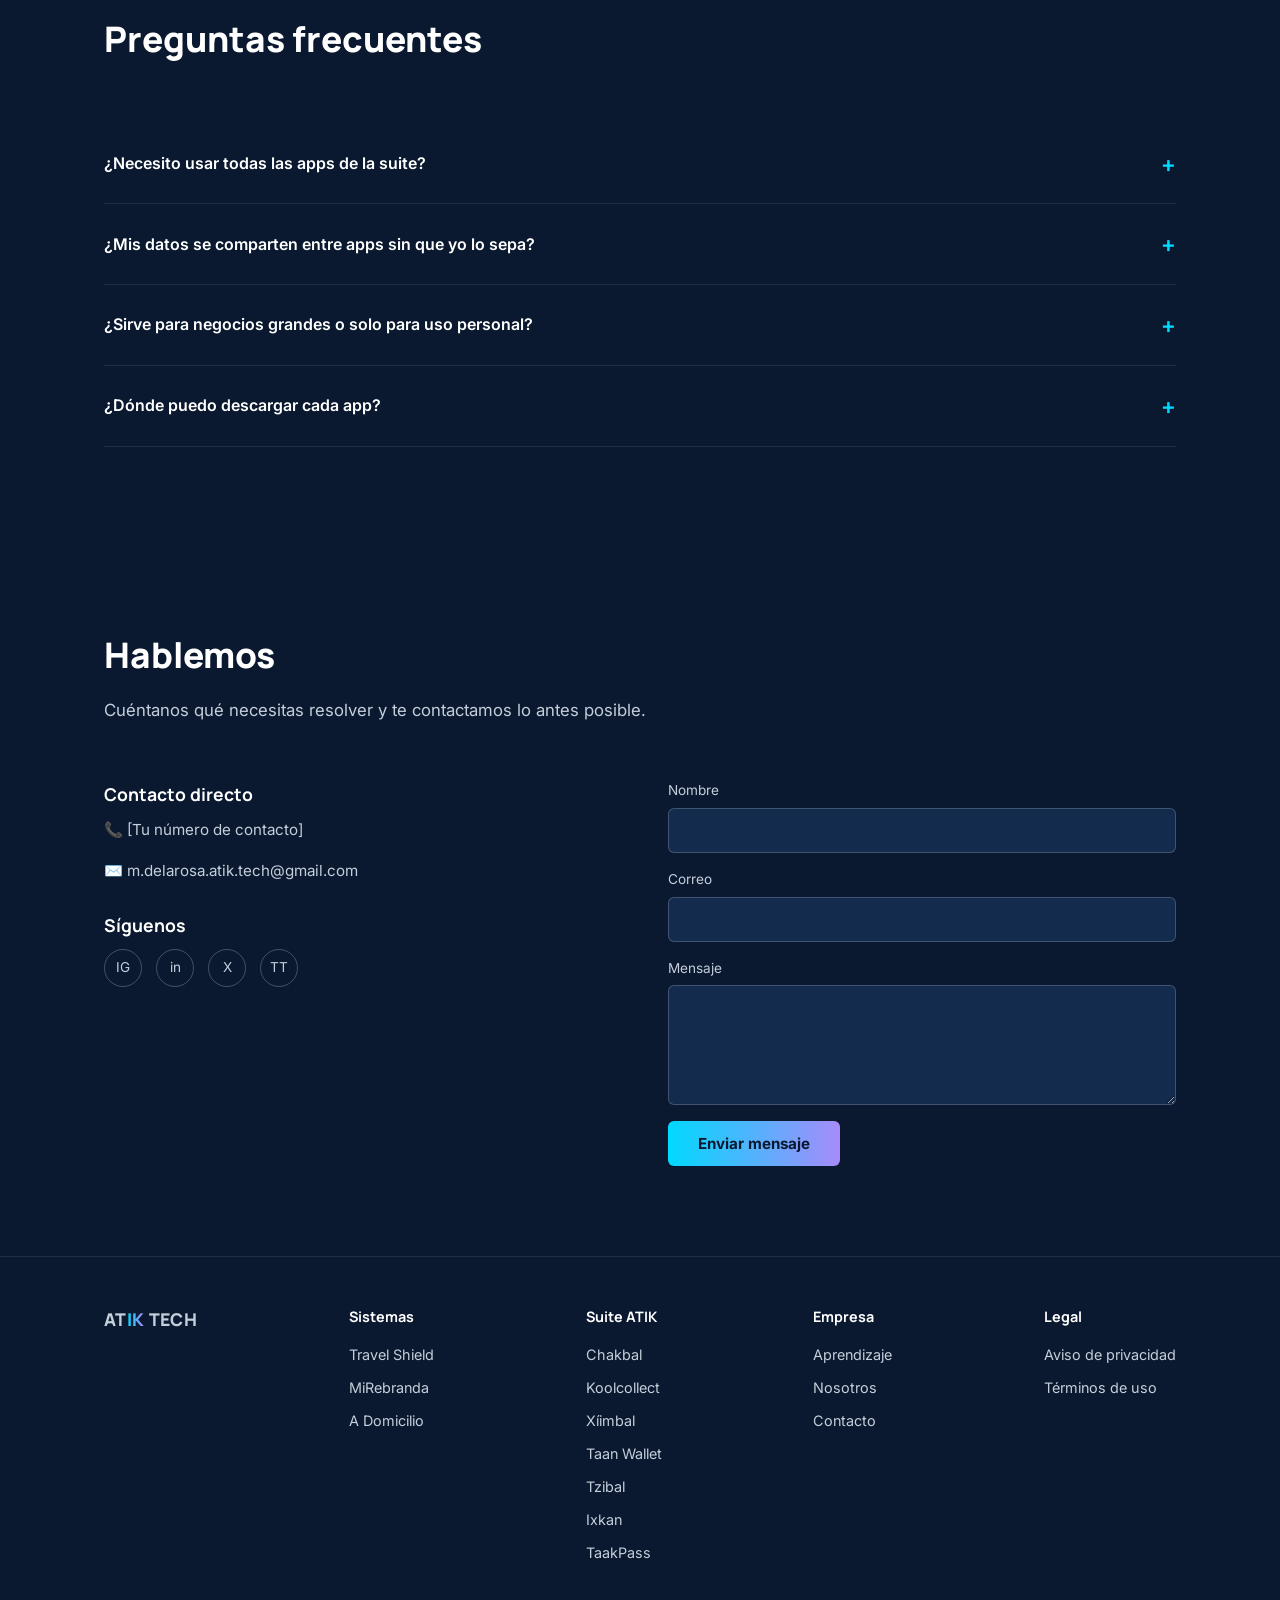
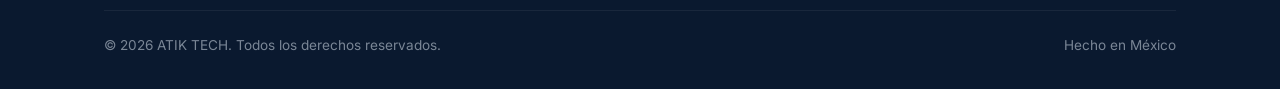
==== commit 32c4387d: "Update stylesheet and script paths in index.html Corrección de dirección de busqueda de styles y sit" ====
--- a/index.html
+++ b/index.html
@@ -11,7 +11,7 @@
 <link rel="preconnect" href="https://fonts.googleapis.com">
 <link rel="preconnect" href="https://fonts.gstatic.com" crossorigin>
 <link href="https://fonts.googleapis.com/css2?family=Manrope:wght@500;700;800&family=Inter:wght@400;500;600&display=swap" rel="stylesheet">
-<link rel="stylesheet" href="styles.css">
+<link rel="stylesheet" href="assets/styles.css">
 </head>
 <body>
 
@@ -239,6 +239,6 @@
   </div>
 </footer>
 
-<script src="site.js"></script>
+<script src="assets/site.js"></script>
 </body>
 </html>
--- a/assets/styles.css
+++ b/assets/styles.css
@@ -0,0 +1,260 @@
+:root{
+  --navy:#0A192F;
+  --navy-2:#0F2440;
+  --navy-3:#132B4D;
+  --cyan:#00D9FF;
+  --violet:#7C3AED;
+  --violet-2:#A78BFA;
+  --gray-on-dark:#C5CEDB;
+  --gray-on-light:#334155;
+  --white:#FFFFFF;
+  --max:1120px;
+}
+*{box-sizing:border-box;margin:0;padding:0;}
+html{scroll-behavior:smooth;}
+body{
+  background:var(--navy);
+  color:var(--gray-on-dark);
+  font-family:'Inter',sans-serif;
+  line-height:1.6;
+  -webkit-font-smoothing:antialiased;
+}
+h1,h2,h3,h4,.logo{font-family:'Manrope',sans-serif;color:var(--white);}
+a{color:inherit;text-decoration:none;}
+img,svg{max-width:100%;display:block;}
+.wrap{max-width:var(--max);margin:0 auto;padding:0 24px;}
+button{font-family:inherit;}
+
+/* Header */
+header{
+  position:sticky;top:0;z-index:50;
+  background:rgba(10,25,47,0.88);
+  backdrop-filter:blur(8px);
+  border-bottom:1px solid rgba(197,206,219,0.12);
+}
+.nav{display:flex;align-items:center;justify-content:space-between;padding:18px 24px;}
+.logo{font-weight:800;font-size:1.25rem;letter-spacing:0.02em;}
+.logo span{
+  background:linear-gradient(90deg,var(--cyan),var(--violet-2));
+  -webkit-background-clip:text;background-clip:text;color:transparent;
+}
+.nav-links{display:flex;gap:32px;font-size:0.95rem;font-weight:500;}
+.nav-links a{color:var(--gray-on-dark);transition:color .2s;}
+.nav-links a:hover,.nav-links a.active{color:var(--white);}
+.nav-cta{
+  background:var(--white);color:var(--navy);
+  padding:10px 20px;border-radius:6px;font-weight:600;font-size:0.9rem;
+  transition:opacity .2s;
+}
+.nav-cta:hover{opacity:0.85;}
+.menu-toggle{display:none;background:none;border:none;color:var(--white);font-size:1.6rem;cursor:pointer;}
+
+/* Hero (home) */
+.hero{padding:120px 24px 100px;position:relative;overflow:hidden;}
+.hero::before{
+  content:'';position:absolute;top:-200px;right:-200px;width:600px;height:600px;
+  background:radial-gradient(circle,rgba(0,217,255,0.10),transparent 70%);
+  pointer-events:none;
+}
+.hero::after{
+  content:'';position:absolute;bottom:-250px;left:-150px;width:500px;height:500px;
+  background:radial-gradient(circle,rgba(124,58,237,0.12),transparent 70%);
+  pointer-events:none;
+}
+.hero-inner{max-width:720px;position:relative;}
+.eyebrow{color:var(--cyan);font-weight:600;font-size:0.95rem;margin-bottom:18px;}
+.hero h1{font-size:clamp(2.2rem,5vw,3.4rem);font-weight:800;line-height:1.15;margin-bottom:22px;}
+.hero p.lead{font-size:1.15rem;color:var(--gray-on-dark);max-width:560px;margin-bottom:36px;}
+.hero-actions{display:flex;gap:16px;flex-wrap:wrap;}
+.trust-note{margin-top:28px;font-size:0.85rem;color:var(--gray-on-dark);display:flex;align-items:center;gap:8px;}
+
+/* Category hero (subpages) */
+.cat-hero{padding:90px 24px 60px;border-bottom:1px solid rgba(197,206,219,0.1);}
+.cat-hero .eyebrow{margin-bottom:14px;}
+.cat-hero h1{font-size:clamp(2rem,4.5vw,2.8rem);font-weight:800;margin-bottom:16px;}
+.cat-hero p{max-width:640px;font-size:1.05rem;}
+
+/* Buttons */
+.btn-primary{
+  background:linear-gradient(90deg,var(--cyan),var(--violet-2));
+  color:var(--navy);font-weight:700;padding:14px 28px;border-radius:6px;
+  font-size:0.98rem;transition:transform .2s;display:inline-block;border:none;cursor:pointer;
+}
+.btn-primary:hover{transform:translateY(-2px);}
+.btn-secondary{
+  border:1px solid rgba(197,206,219,0.4);color:var(--white);
+  padding:14px 28px;border-radius:6px;font-weight:600;font-size:0.98rem;
+  transition:border-color .2s,background .2s;display:inline-block;
+}
+.btn-secondary:hover{border-color:var(--white);background:rgba(255,255,255,0.04);}
+.btn-download{
+  display:flex;align-items:center;gap:8px;border:1px solid rgba(197,206,219,0.3);
+  padding:9px 14px;border-radius:6px;font-size:0.82rem;font-weight:600;color:var(--gray-on-dark);
+  transition:border-color .2s,color .2s;white-space:nowrap;
+}
+.btn-download:hover{border-color:var(--cyan);color:var(--white);}
+
+/* Section heading pattern */
+.section{padding:90px 24px;}
+.section-head{max-width:600px;margin-bottom:56px;}
+.section-head h2{font-size:clamp(1.6rem,3.5vw,2.2rem);font-weight:800;margin-bottom:14px;}
+.section-head p{color:var(--gray-on-dark);font-size:1.05rem;}
+.section-head.center{max-width:640px;margin-left:auto;margin-right:auto;text-align:center;}
+
+/* Category overview cards (home) */
+.cat-grid{display:grid;grid-template-columns:repeat(3,1fr);gap:24px;}
+.cat-card{
+  background:var(--navy-2);border-radius:12px;padding:36px 28px;
+  border-top:3px solid var(--cyan);transition:transform .2s;
+}
+.cat-card:hover{transform:translateY(-4px);}
+.cat-card:nth-child(2){border-top-color:var(--violet);}
+.cat-card:nth-child(3){border-top-color:var(--gray-on-dark);}
+.cat-card h3{font-size:1.3rem;margin-bottom:12px;}
+.cat-card p{font-size:0.95rem;margin-bottom:20px;}
+.cat-card .apps-preview{font-size:0.82rem;color:rgba(197,206,219,0.7);margin-bottom:20px;}
+.cat-card .cat-link{font-weight:600;font-size:0.92rem;color:var(--cyan);}
+
+/* App card (category pages) */
+.app-card{
+  display:grid;grid-template-columns:220px 1fr;gap:32px;
+  background:var(--navy-2);border-radius:14px;padding:36px;
+  margin-bottom:32px;align-items:start;
+}
+.app-identity{display:flex;flex-direction:column;align-items:center;text-align:center;gap:14px;}
+.app-logo{
+  width:88px;height:88px;border-radius:20px;
+  background:linear-gradient(135deg,var(--cyan),var(--violet-2));
+  display:flex;align-items:center;justify-content:center;
+  font-family:'Manrope',sans-serif;font-weight:800;font-size:1.6rem;color:var(--navy);
+}
+.app-name-label{font-family:'Manrope',sans-serif;font-weight:700;font-size:1.05rem;color:var(--white);}
+.app-downloads{display:flex;flex-direction:column;gap:8px;width:100%;}
+.app-body h3{font-size:1.5rem;margin-bottom:6px;}
+.app-tag{font-family:'IBM Plex Mono',monospace,'Inter',sans-serif;font-size:0.75rem;text-transform:uppercase;letter-spacing:0.08em;color:var(--cyan);margin-bottom:12px;display:inline-block;}
+.app-body p.desc{font-size:0.98rem;margin-bottom:22px;max-width:60ch;}
+.app-body ul{list-style:none;margin-bottom:22px;}
+.app-body li{padding:6px 0;font-size:0.9rem;border-bottom:1px solid rgba(197,206,219,0.08);}
+.app-body li:last-child{border-bottom:none;}
+
+/* Carousel */
+.carousel{position:relative;}
+.carousel-track{
+  display:flex;gap:14px;overflow-x:auto;scroll-snap-type:x mandatory;
+  padding-bottom:8px;scrollbar-width:thin;
+}
+.carousel-track::-webkit-scrollbar{height:6px;}
+.carousel-track::-webkit-scrollbar-thumb{background:rgba(197,206,219,0.25);border-radius:4px;}
+.carousel-slide{
+  flex:0 0 auto;width:180px;height:340px;border-radius:14px;scroll-snap-align:start;
+  background:var(--navy-3);border:1px solid rgba(197,206,219,0.15);
+  display:flex;align-items:center;justify-content:center;
+  color:rgba(197,206,219,0.5);font-size:0.85rem;text-align:center;padding:12px;
+}
+.carousel-arrows{display:flex;gap:8px;margin-top:10px;}
+.carousel-arrows button{
+  width:32px;height:32px;border-radius:50%;border:1px solid rgba(197,206,219,0.3);
+  background:transparent;color:var(--gray-on-dark);cursor:pointer;font-size:0.9rem;
+  transition:border-color .2s,color .2s;
+}
+.carousel-arrows button:hover{border-color:var(--cyan);color:var(--white);}
+
+/* Cómo funciona */
+.steps{display:grid;grid-template-columns:repeat(3,1fr);gap:32px;counter-reset:step;}
+.step{position:relative;padding-top:12px;}
+.step::before{
+  counter-increment:step;content:counter(step);
+  font-family:'Manrope',sans-serif;font-weight:800;font-size:2.2rem;
+  background:linear-gradient(90deg,var(--cyan),var(--violet-2));
+  -webkit-background-clip:text;background-clip:text;color:transparent;
+  display:block;margin-bottom:12px;
+}
+.step h3{font-size:1.1rem;margin-bottom:8px;}
+.step p{font-size:0.92rem;}
+
+/* Valores */
+.values{background:var(--navy-2);}
+.values-grid{display:grid;grid-template-columns:repeat(3,1fr);gap:32px;}
+.value h3{font-size:1.15rem;margin-bottom:10px;}
+.value p{font-size:0.95rem;}
+
+/* Precios */
+.pricing-note{
+  border:1px dashed rgba(197,206,219,0.3);border-radius:12px;
+  padding:48px 32px;text-align:center;max-width:640px;margin:0 auto;
+}
+.pricing-note h3{font-size:1.3rem;margin-bottom:12px;}
+.pricing-note p{margin-bottom:24px;}
+
+/* Prueba social */
+.proof-note{
+  border:1px dashed rgba(197,206,219,0.3);border-radius:12px;
+  padding:48px 32px;text-align:center;font-size:0.98rem;
+}
+
+/* FAQ */
+.faq-item{border-bottom:1px solid rgba(197,206,219,0.12);padding:22px 0;}
+.faq-item summary{cursor:pointer;font-weight:600;color:var(--white);font-size:1rem;list-style:none;display:flex;justify-content:space-between;align-items:center;}
+.faq-item summary::-webkit-details-marker{display:none;}
+.faq-item summary::after{content:'+';font-size:1.4rem;color:var(--cyan);}
+.faq-item[open] summary::after{content:'–';}
+.faq-item p{margin-top:14px;font-size:0.95rem;}
+
+/* Contacto */
+.contact-grid{display:grid;grid-template-columns:1fr 1fr;gap:56px;align-items:start;}
+.contact-info h3{font-size:1.1rem;margin-bottom:10px;}
+.contact-info p{font-size:0.95rem;margin-bottom:28px;}
+.contact-row{display:flex;align-items:center;gap:12px;margin-bottom:16px;font-size:0.95rem;}
+.social-row{display:flex;gap:14px;margin-top:6px;}
+.social-row a{
+  width:38px;height:38px;border-radius:50%;border:1px solid rgba(197,206,219,0.3);
+  display:flex;align-items:center;justify-content:center;font-size:0.85rem;
+  transition:border-color .2s,color .2s;
+}
+.social-row a:hover{border-color:var(--cyan);color:var(--cyan);}
+form{display:flex;flex-direction:column;gap:16px;}
+label{font-size:0.85rem;color:var(--gray-on-dark);margin-bottom:6px;display:block;}
+input,textarea{
+  width:100%;background:var(--navy-3);border:1px solid rgba(197,206,219,0.25);
+  border-radius:6px;padding:12px 14px;color:var(--white);font-family:'Inter',sans-serif;
+  font-size:0.95rem;
+}
+input:focus,textarea:focus{outline:2px solid var(--cyan);outline-offset:1px;border-color:transparent;}
+textarea{resize:vertical;min-height:120px;}
+.btn-submit{
+  align-self:flex-start;background:linear-gradient(90deg,var(--cyan),var(--violet-2));
+  color:var(--navy);font-weight:700;padding:13px 30px;border:none;border-radius:6px;
+  font-size:0.95rem;cursor:pointer;font-family:'Inter',sans-serif;
+}
+
+/* Footer */
+footer{border-top:1px solid rgba(197,206,219,0.12);padding:48px 24px 32px;}
+.footer-top{display:flex;justify-content:space-between;flex-wrap:wrap;gap:32px;margin-bottom:36px;}
+.footer-col h4{font-size:0.9rem;color:var(--white);margin-bottom:14px;}
+.footer-col a{display:block;font-size:0.9rem;color:var(--gray-on-dark);margin-bottom:10px;}
+.footer-bottom{
+  display:flex;justify-content:space-between;flex-wrap:wrap;gap:12px;
+  font-size:0.85rem;color:rgba(197,206,219,0.6);
+  padding-top:24px;border-top:1px solid rgba(197,206,219,0.08);
+}
+
+/* Mobile */
+@media(max-width:820px){
+  .cat-grid,.values-grid,.contact-grid,.steps{grid-template-columns:1fr;}
+  .app-card{grid-template-columns:1fr;}
+  .app-identity{flex-direction:row;justify-content:flex-start;text-align:left;}
+  .app-downloads{flex-direction:row;flex-wrap:wrap;}
+  .nav-links{
+    position:fixed;top:64px;left:0;right:0;background:var(--navy);
+    flex-direction:column;padding:24px;gap:20px;
+    transform:translateY(-150%);transition:transform .25s ease;
+    border-bottom:1px solid rgba(197,206,219,0.12);
+  }
+  .nav-links.open{transform:translateY(0);}
+  .nav-cta{display:none;}
+  .menu-toggle{display:block;}
+}
+@media(prefers-reduced-motion:reduce){
+  html{scroll-behavior:auto;}
+  *{transition:none !important;}
+}
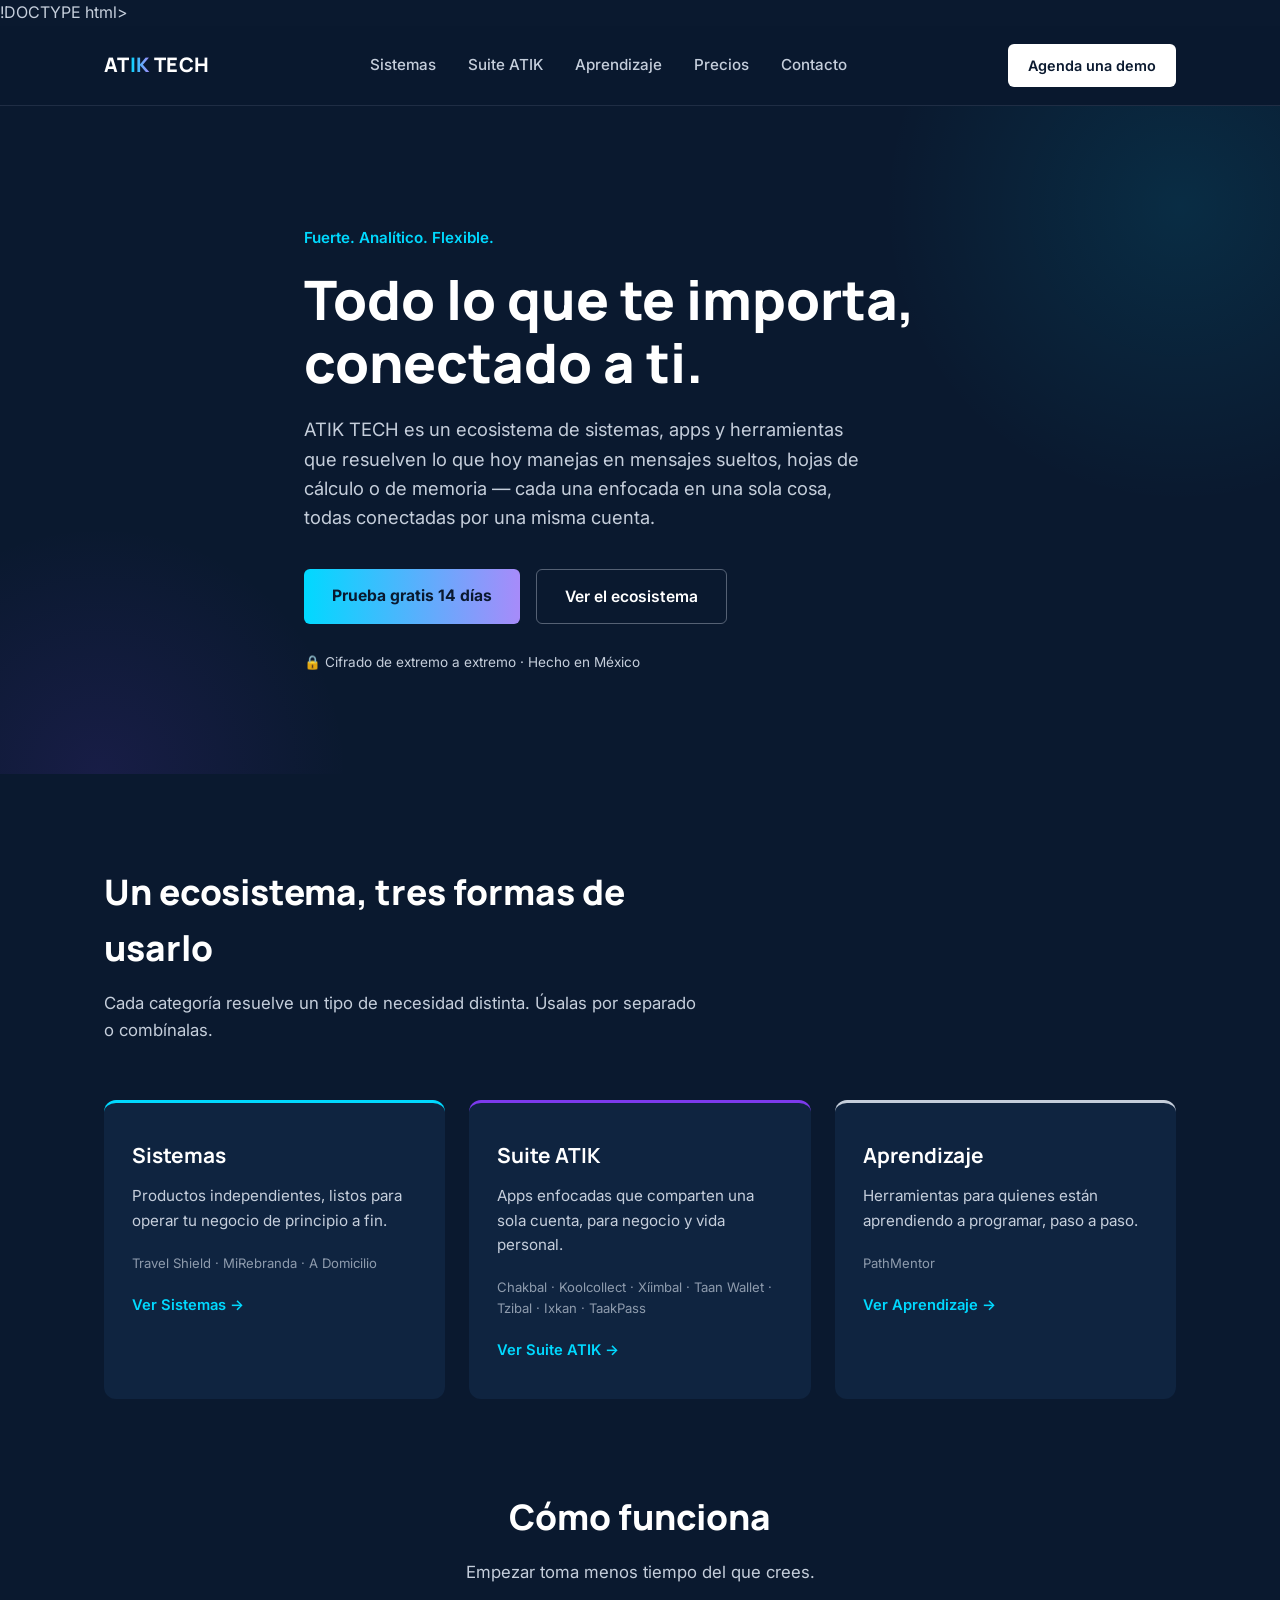
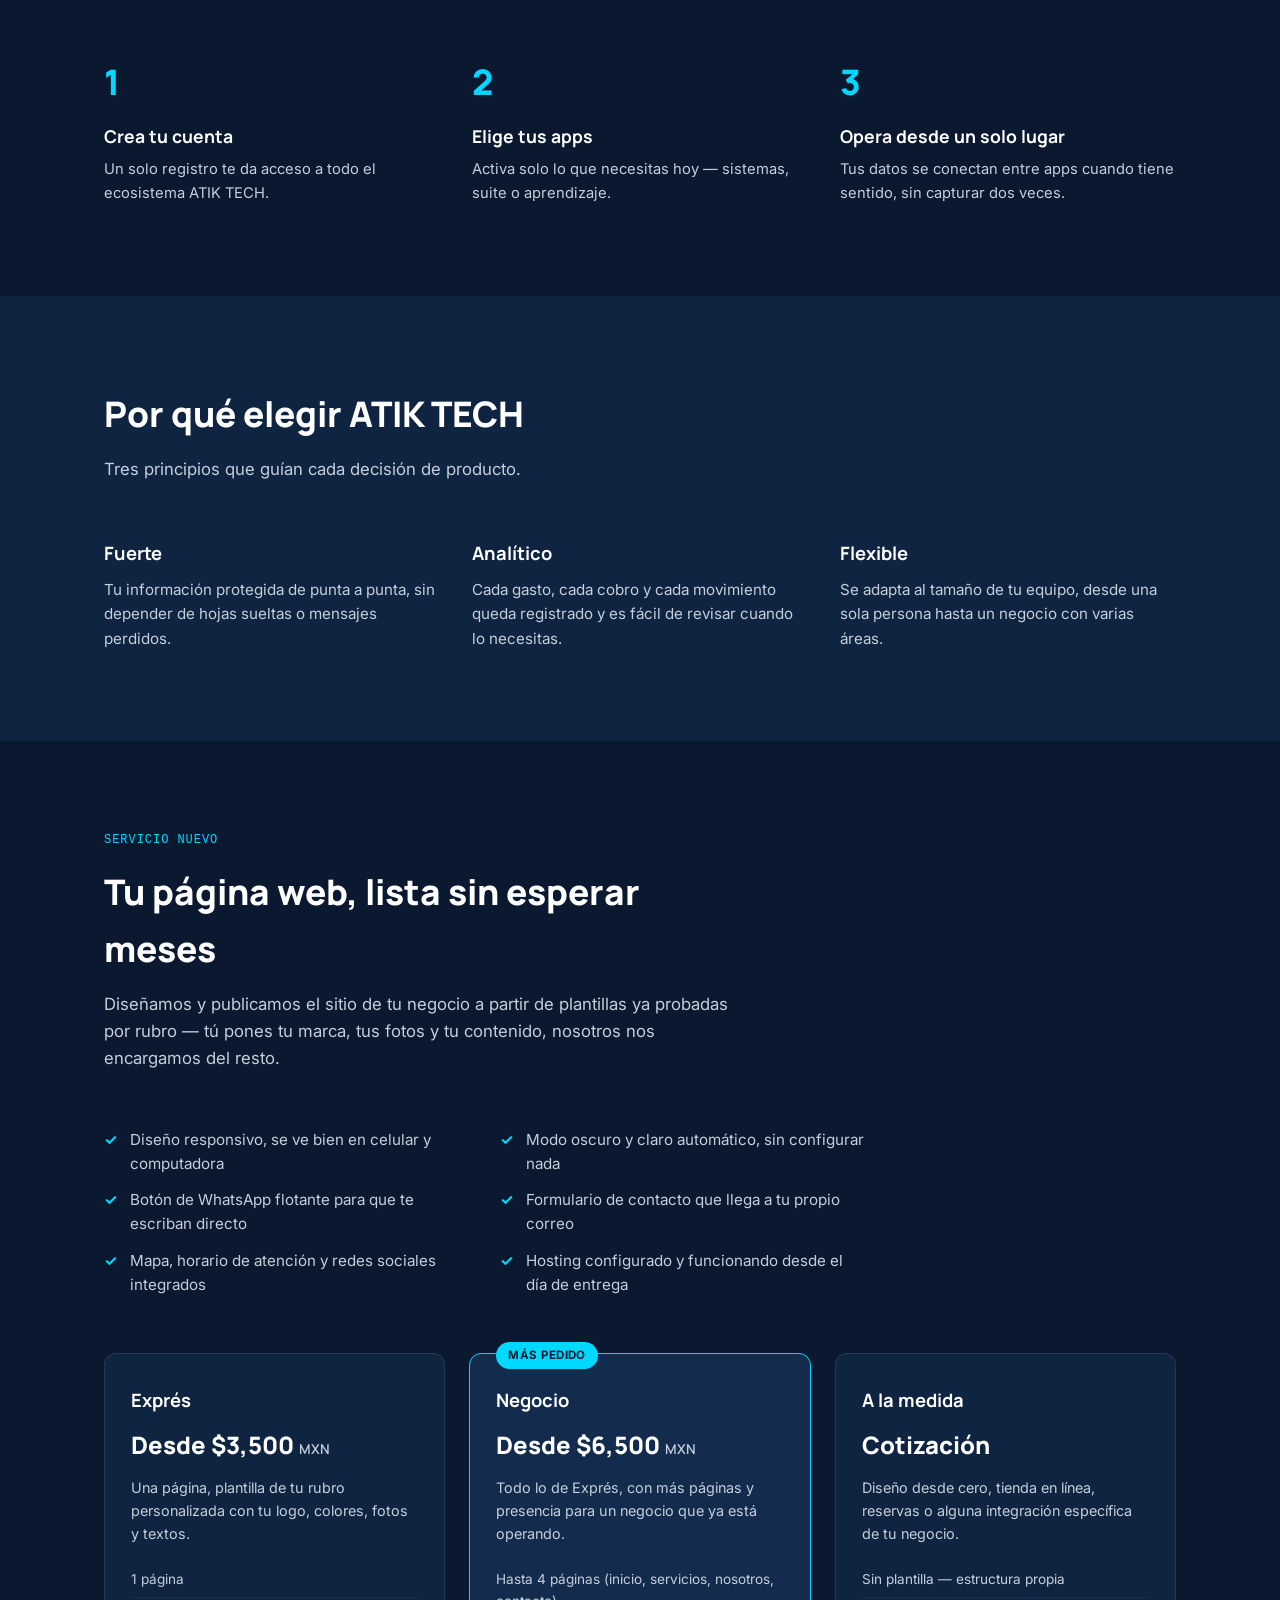
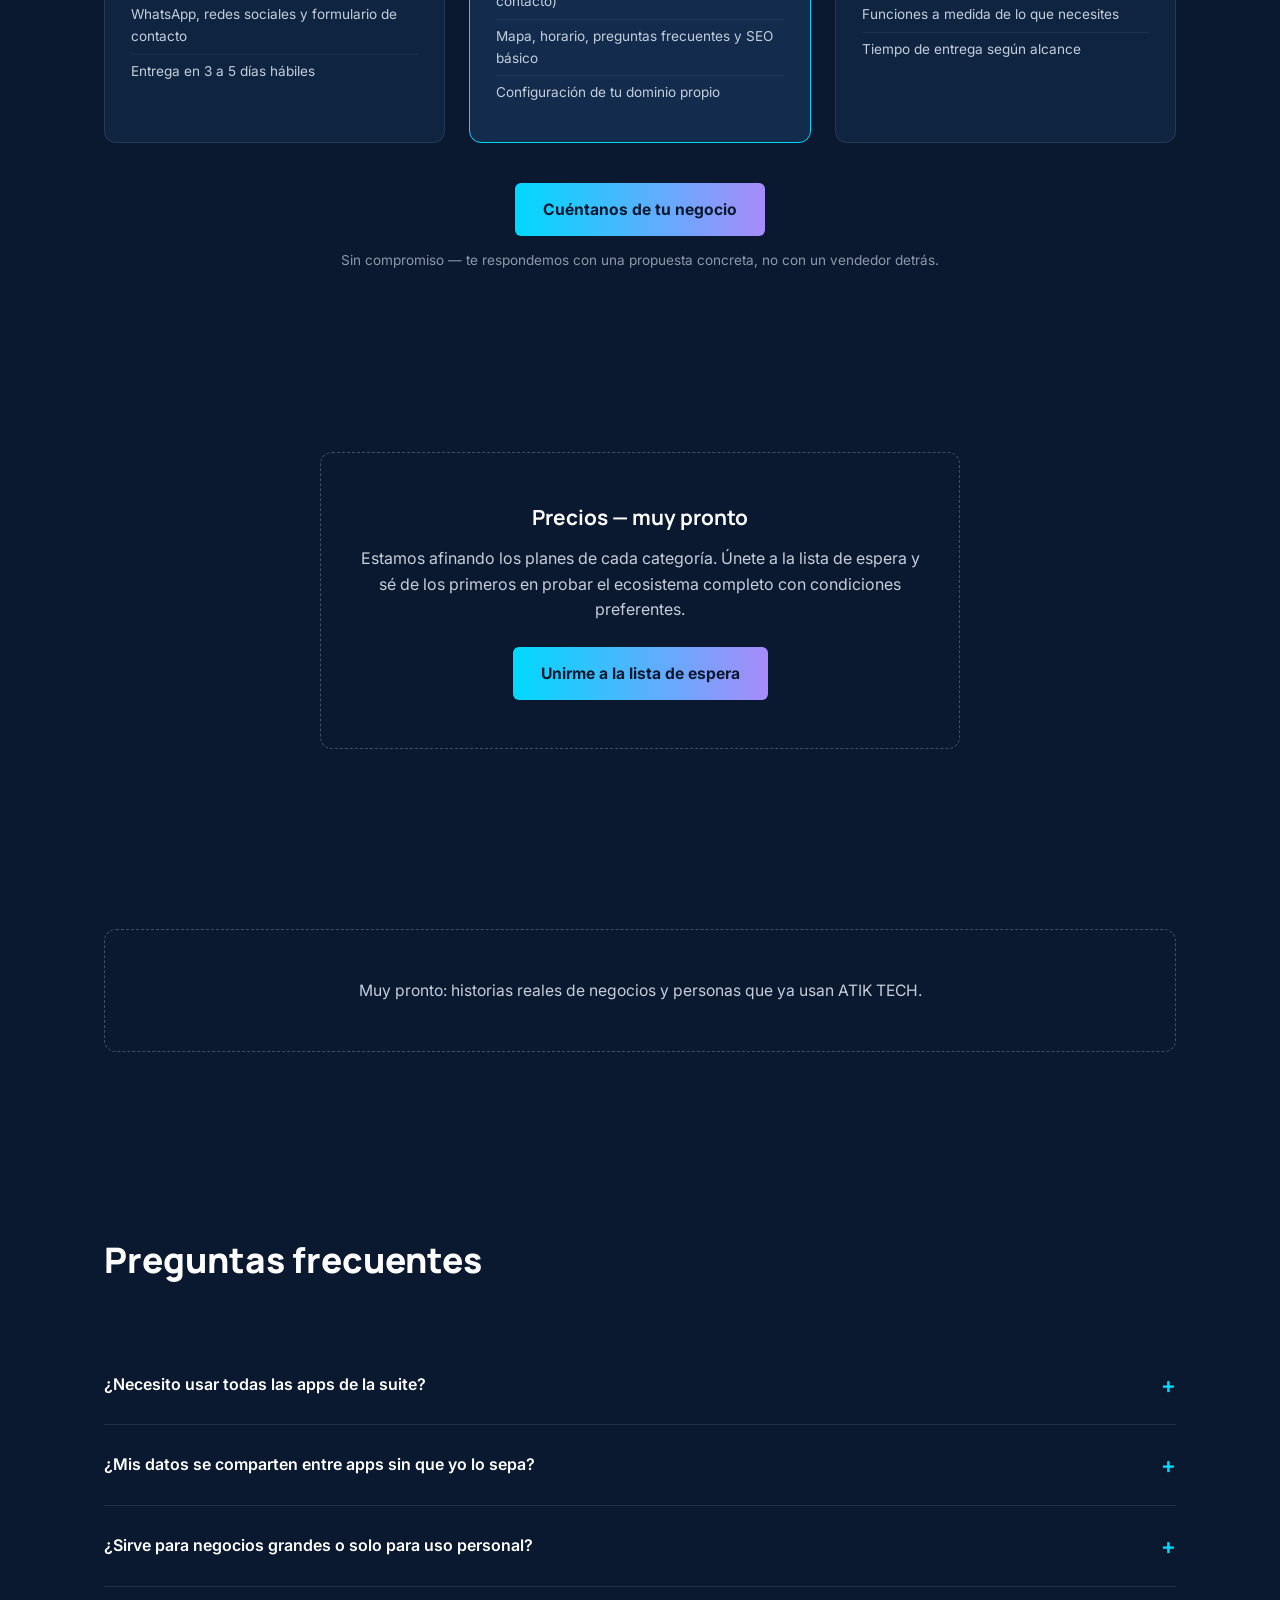
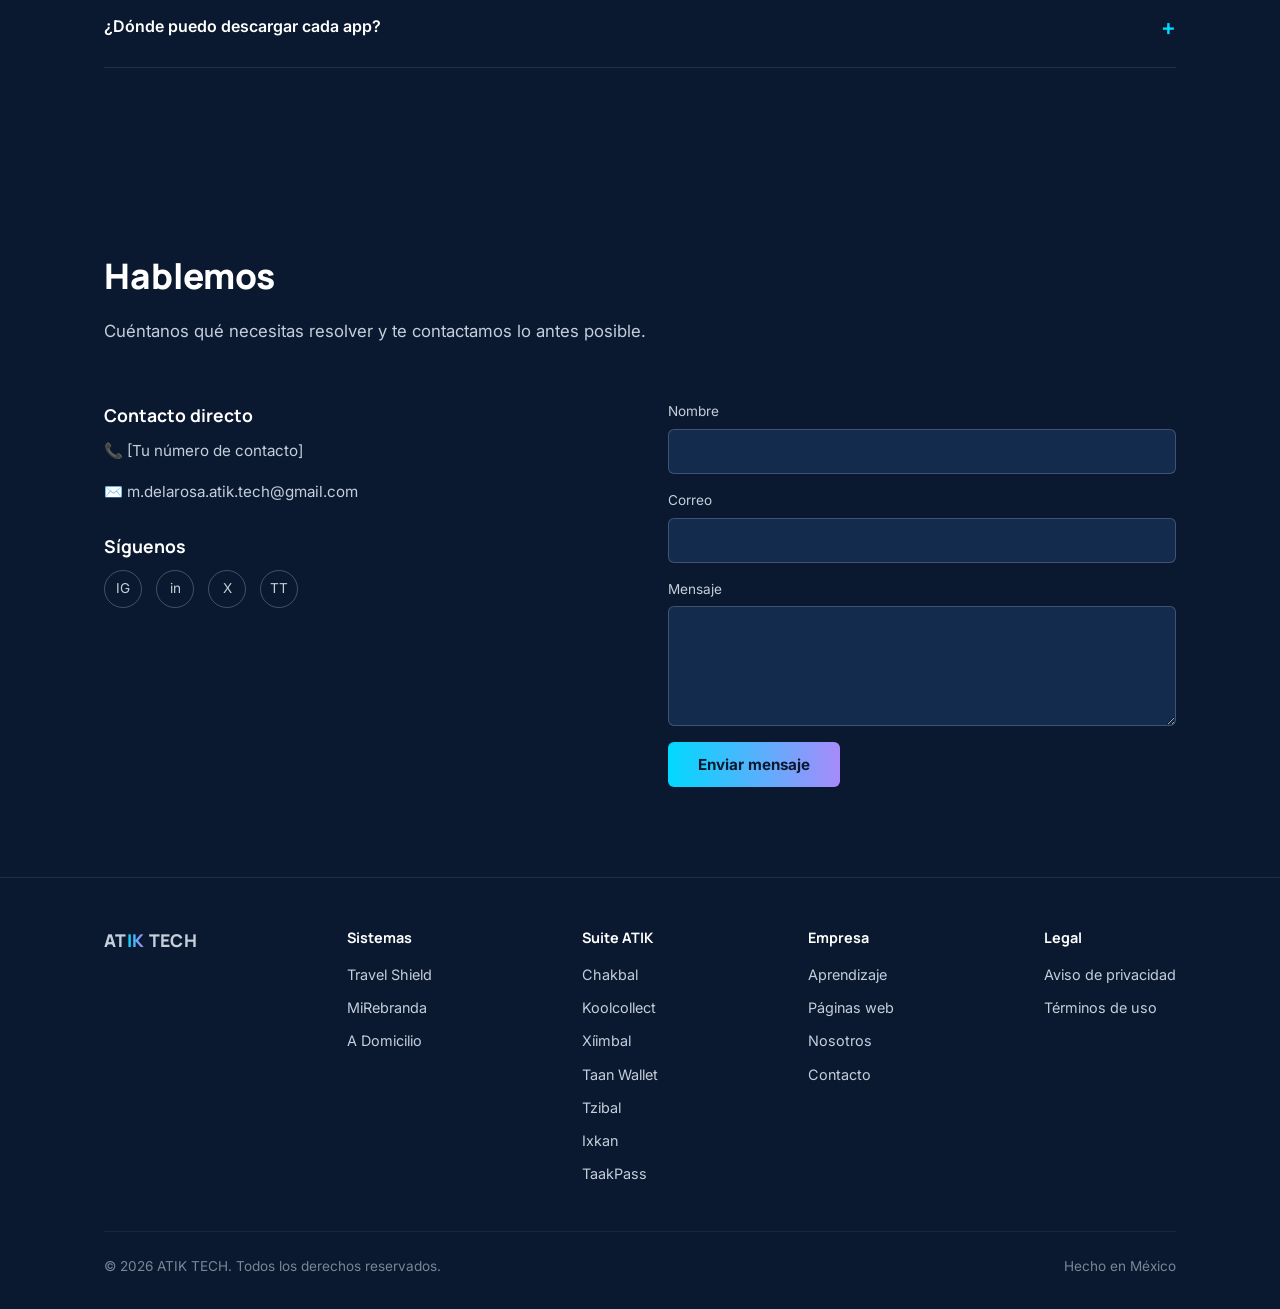
==== commit 4535ac78: "Agregar servicio de páginas web + corregir bug de script en sistemas.html - Nueva sección en index.h" ====
--- a/index.html
+++ b/index.html
@@ -118,6 +118,64 @@
   </div>
 </section>
 
+<section class="section service" id="paginas-web">
+  <div class="wrap">
+    <div class="section-head">
+      <span class="app-tag">Servicio nuevo</span>
+      <h2>Tu página web, lista sin esperar meses</h2>
+      <p>Diseñamos y publicamos el sitio de tu negocio a partir de plantillas ya probadas por rubro — tú pones tu marca, tus fotos y tu contenido, nosotros nos encargamos del resto.</p>
+    </div>
+
+    <ul class="service-includes">
+      <li>Diseño responsivo, se ve bien en celular y computadora</li>
+      <li>Modo oscuro y claro automático, sin configurar nada</li>
+      <li>Botón de WhatsApp flotante para que te escriban directo</li>
+      <li>Formulario de contacto que llega a tu propio correo</li>
+      <li>Mapa, horario de atención y redes sociales integrados</li>
+      <li>Hosting configurado y funcionando desde el día de entrega</li>
+    </ul>
+
+    <div class="pricing-tiers">
+      <div class="tier-card">
+        <h3>Exprés</h3>
+        <p class="tier-price">Desde $3,500 <span>MXN</span></p>
+        <p class="tier-desc">Una página, plantilla de tu rubro personalizada con tu logo, colores, fotos y textos.</p>
+        <ul>
+          <li>1 página</li>
+          <li>WhatsApp, redes sociales y formulario de contacto</li>
+          <li>Entrega en 3 a 5 días hábiles</li>
+        </ul>
+      </div>
+      <div class="tier-card tier-card--featured">
+        <span class="tier-badge">Más pedido</span>
+        <h3>Negocio</h3>
+        <p class="tier-price">Desde $6,500 <span>MXN</span></p>
+        <p class="tier-desc">Todo lo de Exprés, con más páginas y presencia para un negocio que ya está operando.</p>
+        <ul>
+          <li>Hasta 4 páginas (inicio, servicios, nosotros, contacto)</li>
+          <li>Mapa, horario, preguntas frecuentes y SEO básico</li>
+          <li>Configuración de tu dominio propio</li>
+        </ul>
+      </div>
+      <div class="tier-card">
+        <h3>A la medida</h3>
+        <p class="tier-price">Cotización</p>
+        <p class="tier-desc">Diseño desde cero, tienda en línea, reservas o alguna integración específica de tu negocio.</p>
+        <ul>
+          <li>Sin plantilla — estructura propia</li>
+          <li>Funciones a medida de lo que necesites</li>
+          <li>Tiempo de entrega según alcance</li>
+        </ul>
+      </div>
+    </div>
+
+    <div class="service-cta">
+      <a href="#contacto" class="btn-primary">Cuéntanos de tu negocio</a>
+      <p class="service-cta-note">Sin compromiso — te respondemos con una propuesta concreta, no con un vendedor detrás.</p>
+    </div>
+  </div>
+</section>
+
 <section class="section" id="precios">
   <div class="wrap">
     <div class="pricing-note">
@@ -223,6 +281,7 @@
       <div class="footer-col">
         <h4>Empresa</h4>
         <a href="aprendizaje.html">Aprendizaje</a>
+        <a href="#paginas-web">Páginas web</a>
         <a href="#nosotros">Nosotros</a>
         <a href="#contacto">Contacto</a>
       </div>
--- a/assets/styles.css
+++ b/assets/styles.css
@@ -178,6 +178,40 @@
 .value h3{font-size:1.15rem;margin-bottom:10px;}
 .value p{font-size:0.95rem;}
 
+/* Servicio: Páginas web */
+.service .section-head{max-width:640px;}
+.service .app-tag{margin-bottom:14px;}
+.service-includes{
+  list-style:none;display:grid;grid-template-columns:repeat(2,1fr);gap:12px 32px;
+  margin-bottom:56px;max-width:760px;
+}
+.service-includes li{
+  font-size:0.95rem;padding-left:26px;position:relative;color:var(--gray-on-dark);
+}
+.service-includes li::before{
+  content:'✓';position:absolute;left:0;color:var(--cyan);font-weight:700;
+}
+.pricing-tiers{display:grid;grid-template-columns:repeat(3,1fr);gap:24px;margin-bottom:40px;}
+.tier-card{
+  background:var(--navy-2);border-radius:12px;padding:32px 26px;
+  border:1px solid rgba(197,206,219,0.12);position:relative;
+}
+.tier-card--featured{border-color:var(--cyan);background:var(--navy-3);}
+.tier-badge{
+  position:absolute;top:-12px;left:26px;background:var(--cyan);color:var(--navy);
+  font-size:0.72rem;font-weight:700;padding:4px 12px;border-radius:20px;
+  text-transform:uppercase;letter-spacing:0.04em;
+}
+.tier-card h3{font-size:1.15rem;margin-bottom:10px;}
+.tier-price{font-family:'Manrope',sans-serif;font-weight:800;font-size:1.5rem;color:var(--white);margin-bottom:12px;}
+.tier-price span{font-size:0.85rem;font-weight:600;color:var(--gray-on-dark);}
+.tier-desc{font-size:0.9rem;margin-bottom:18px;color:var(--gray-on-dark);}
+.tier-card ul{list-style:none;}
+.tier-card li{font-size:0.85rem;padding:6px 0;border-bottom:1px solid rgba(197,206,219,0.08);}
+.tier-card li:last-child{border-bottom:none;}
+.service-cta{text-align:center;}
+.service-cta-note{margin-top:14px;font-size:0.85rem;color:rgba(197,206,219,0.7);}
+
 /* Precios */
 .pricing-note{
   border:1px dashed rgba(197,206,219,0.3);border-radius:12px;
@@ -240,7 +274,7 @@
 
 /* Mobile */
 @media(max-width:820px){
-  .cat-grid,.values-grid,.contact-grid,.steps{grid-template-columns:1fr;}
+  .cat-grid,.values-grid,.contact-grid,.steps,.pricing-tiers,.service-includes{grid-template-columns:1fr;}
   .app-card{grid-template-columns:1fr;}
   .app-identity{flex-direction:row;justify-content:flex-start;text-align:left;}
   .app-downloads{flex-direction:row;flex-wrap:wrap;}
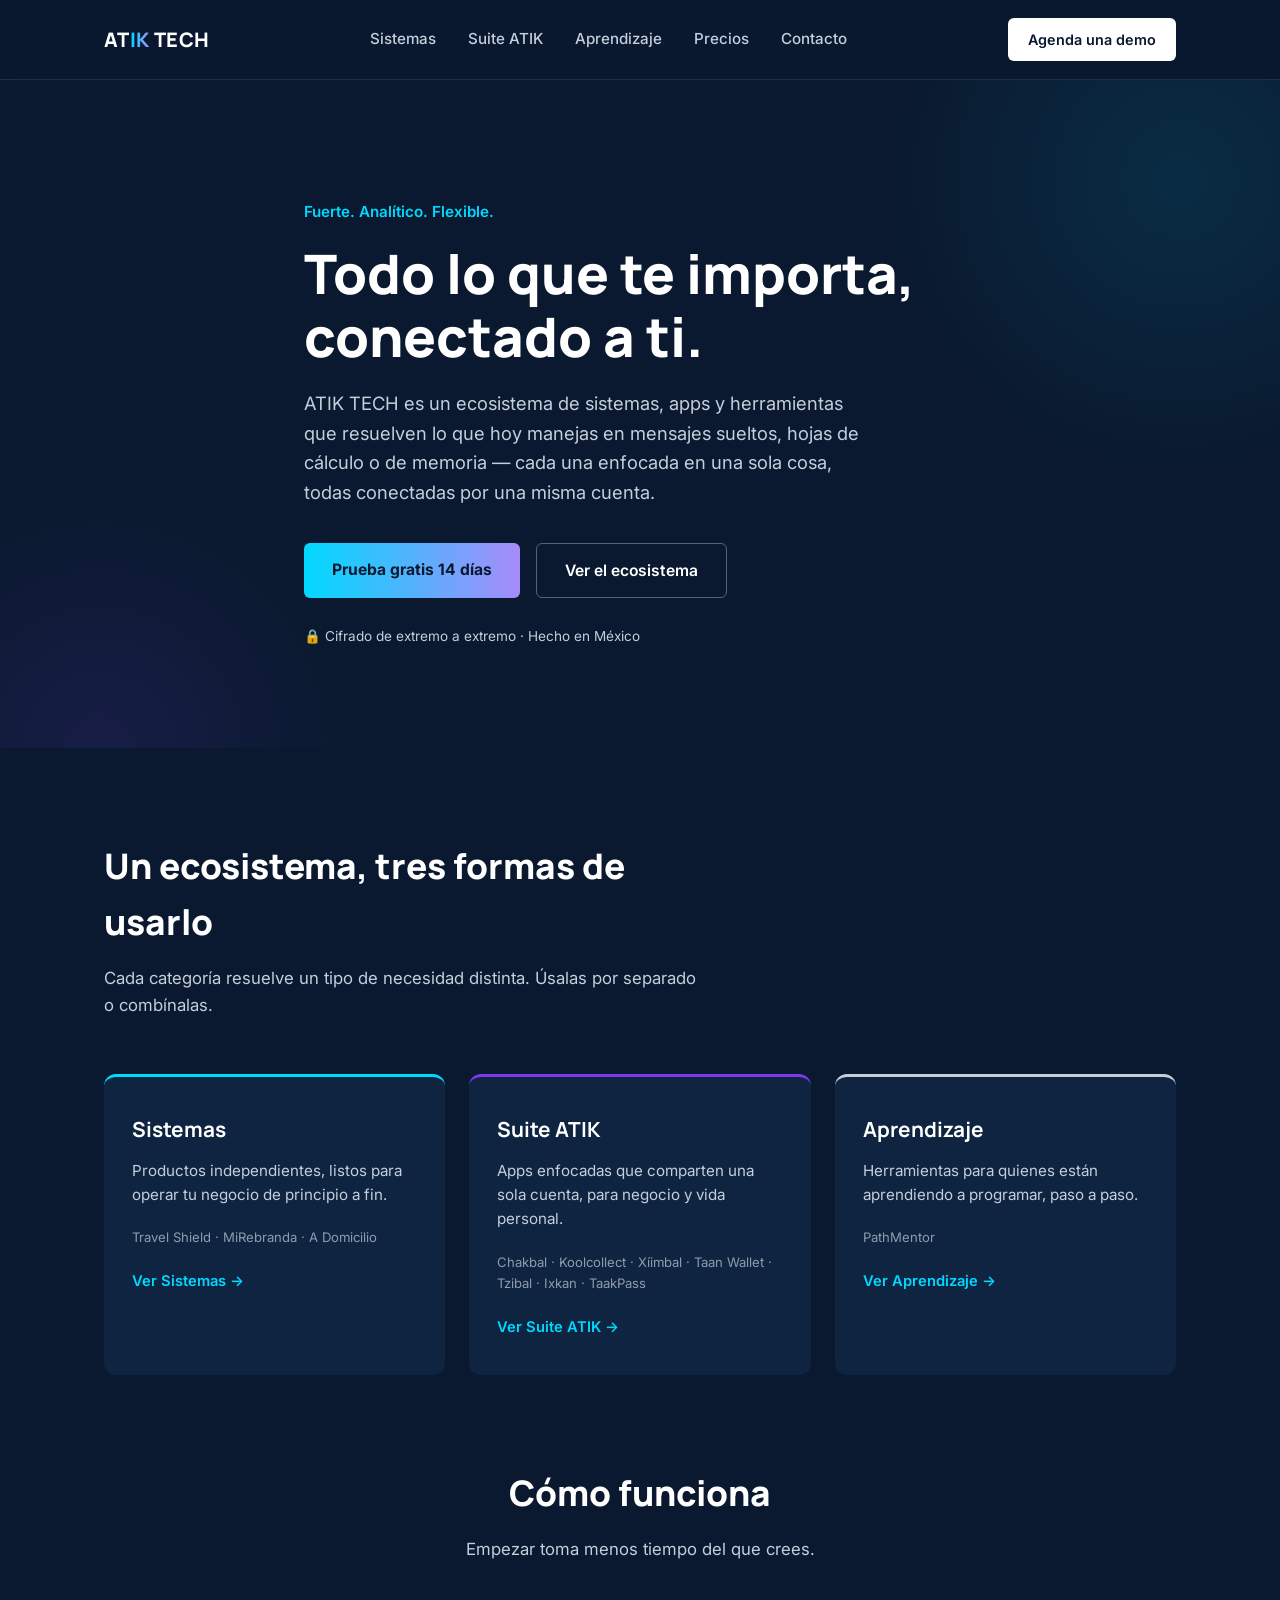
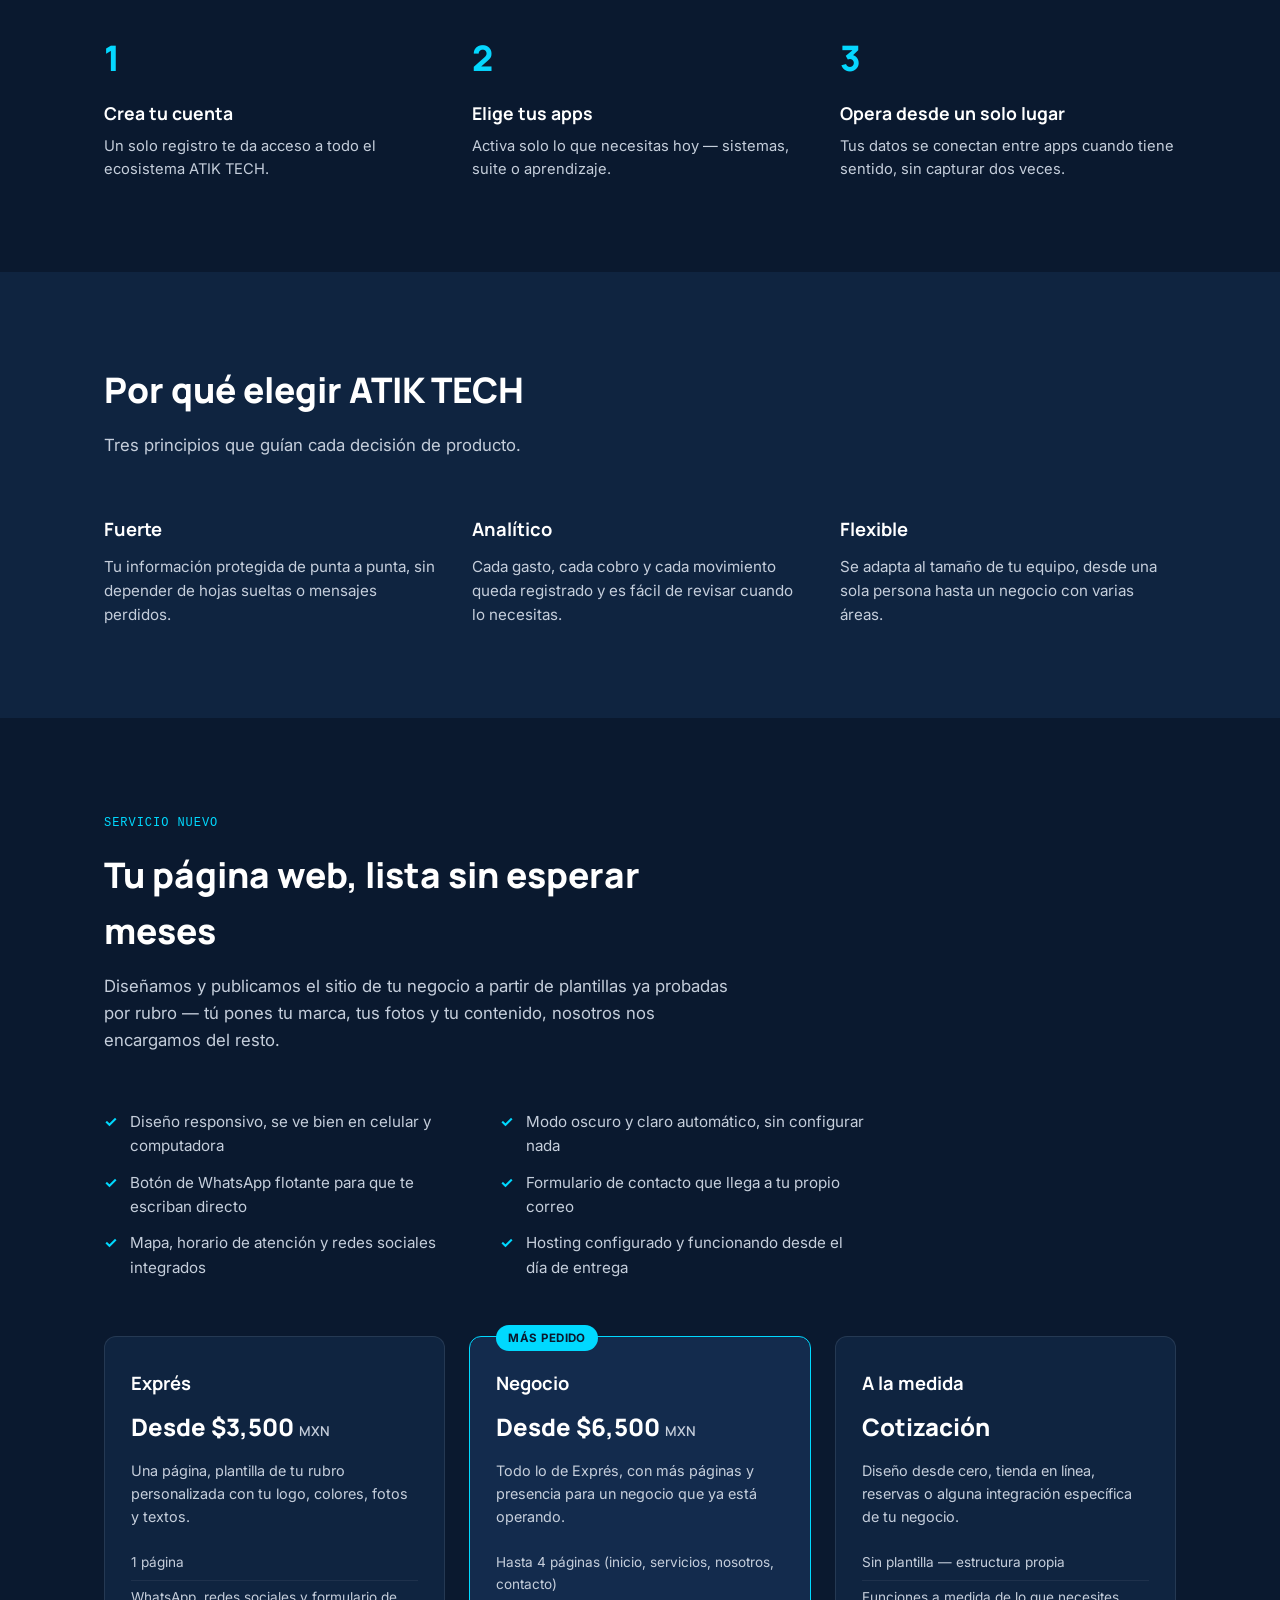
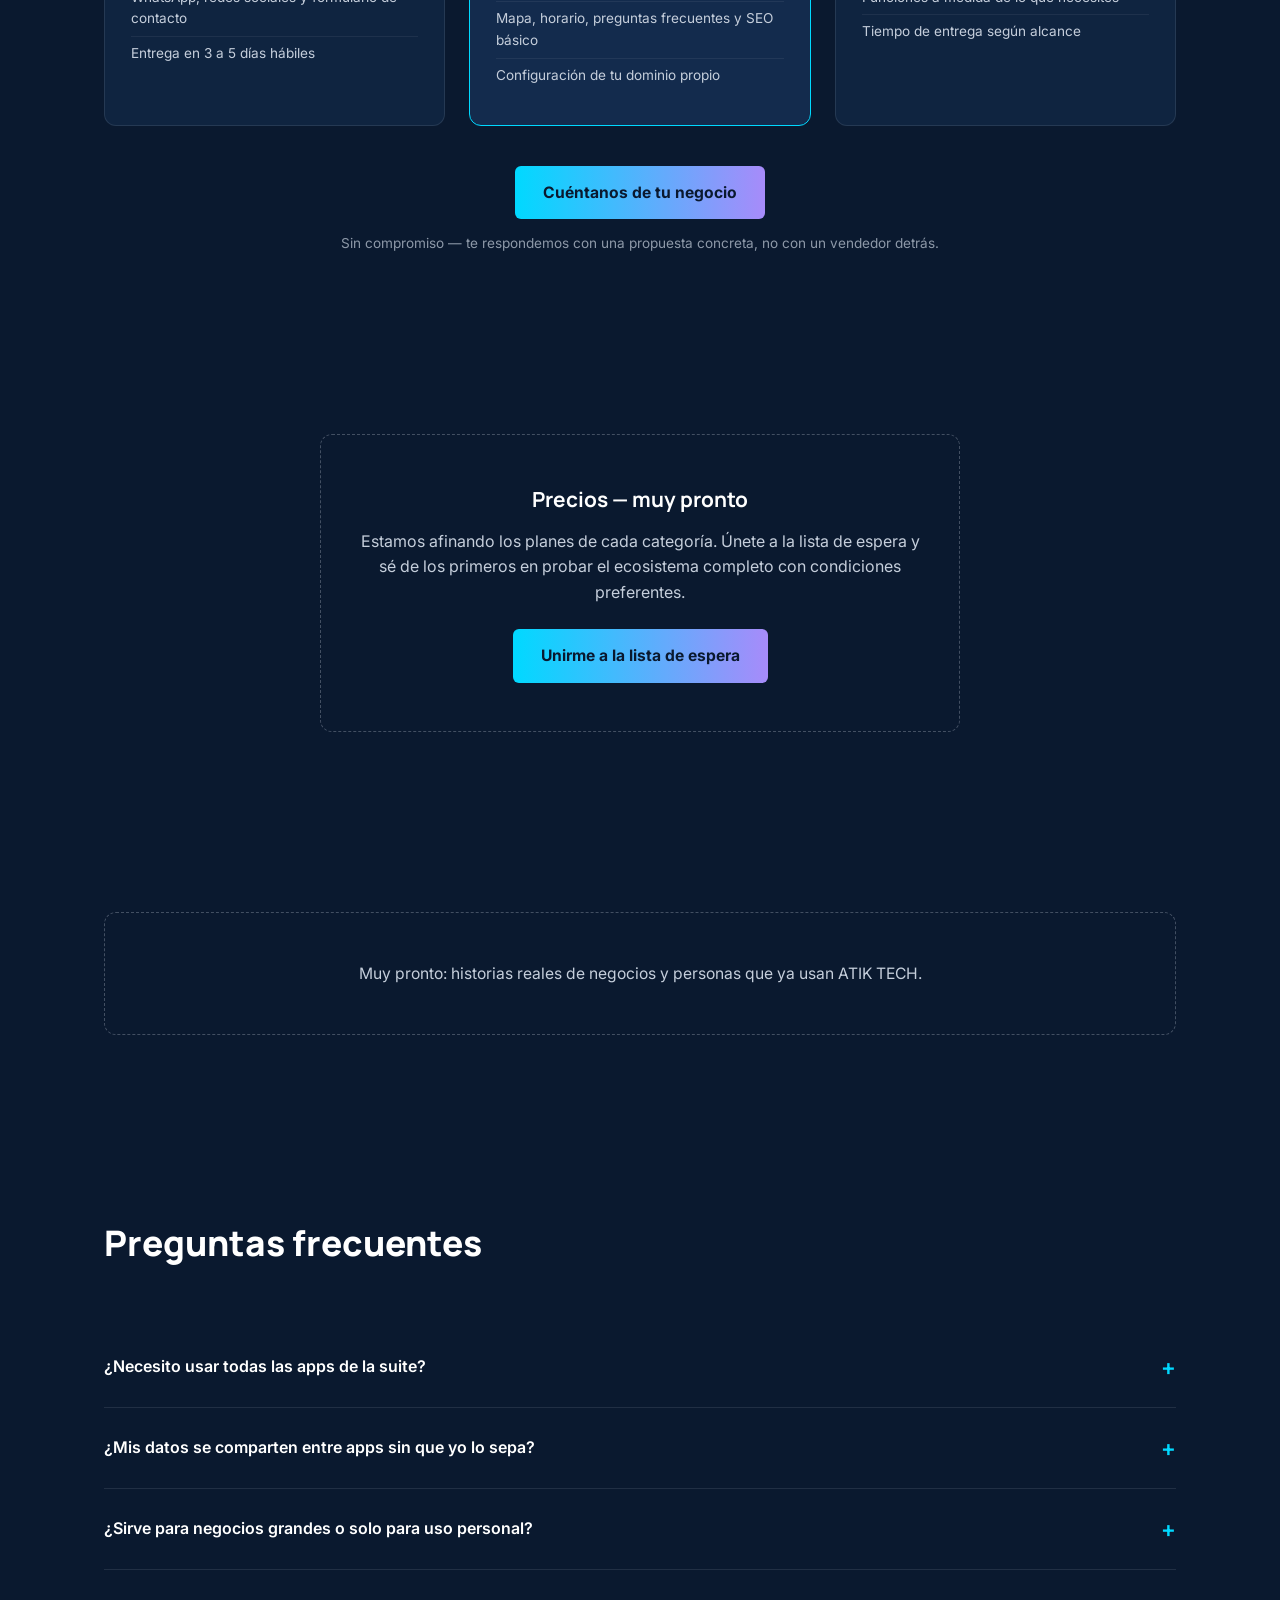
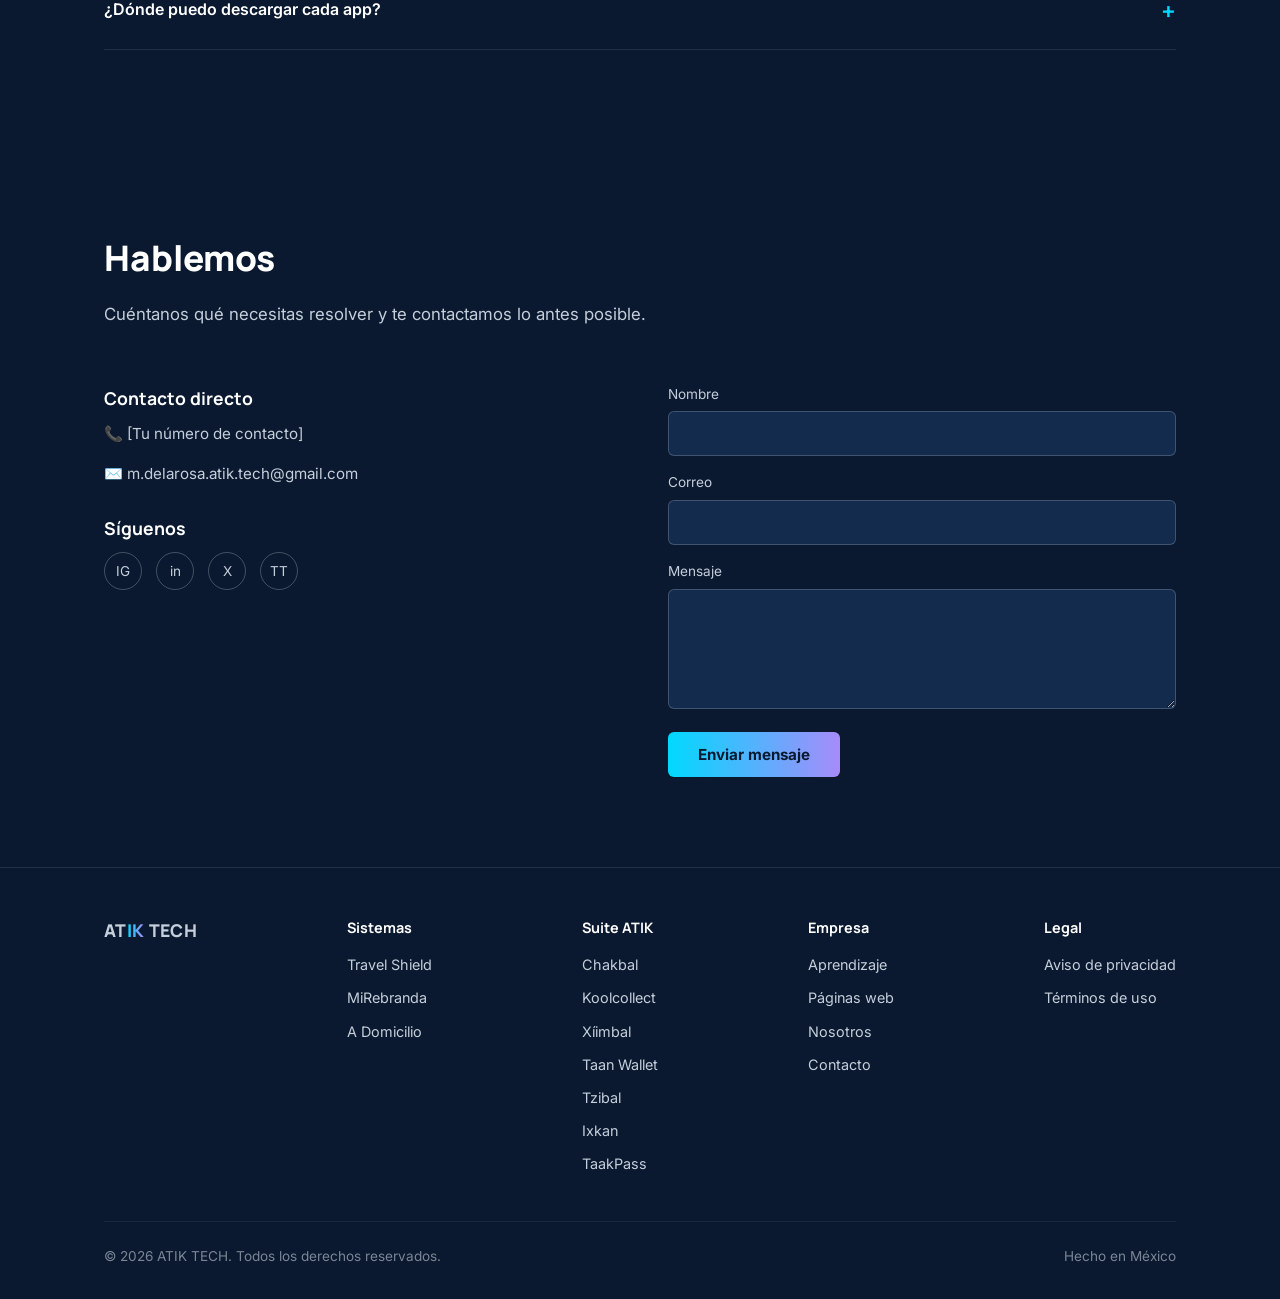
==== commit 04b43595: "Fix: index.html no arrancaba con <!DOCTYPE, arrancaba con "!DOCTYPE" (sin el <) Llevaba así desde 45" ====
--- a/index.html
+++ b/index.html
@@ -1,4 +1,4 @@
-!DOCTYPE html>
+<!DOCTYPE html>
 <html lang="es">
 <head>
 <meta charset="UTF-8">
--- a/assets/styles.css
+++ b/assets/styles.css
@@ -271,6 +271,17 @@
   font-size:0.85rem;color:rgba(197,206,219,0.6);
   padding-top:24px;border-top:1px solid rgba(197,206,219,0.08);
 }
+
+/* Tabs + prose (páginas de guía) */
+.tab-switch{display:flex;gap:12px;margin-bottom:44px;flex-wrap:wrap;}
+.tab-btn.active{background:linear-gradient(90deg,var(--cyan),var(--violet-2));color:var(--navy);border-color:transparent;}
+.tab-panel{display:none;}
+.tab-panel.active{display:block;}
+.prose{max-width:680px;}
+.prose h2{font-size:1.4rem;margin:44px 0 14px;}
+.prose h2:first-of-type{margin-top:0;}
+.prose p{margin-bottom:16px;font-size:0.98rem;}
+.prose .steps{margin:24px 0 8px;}
 
 /* Mobile */
 @media(max-width:820px){
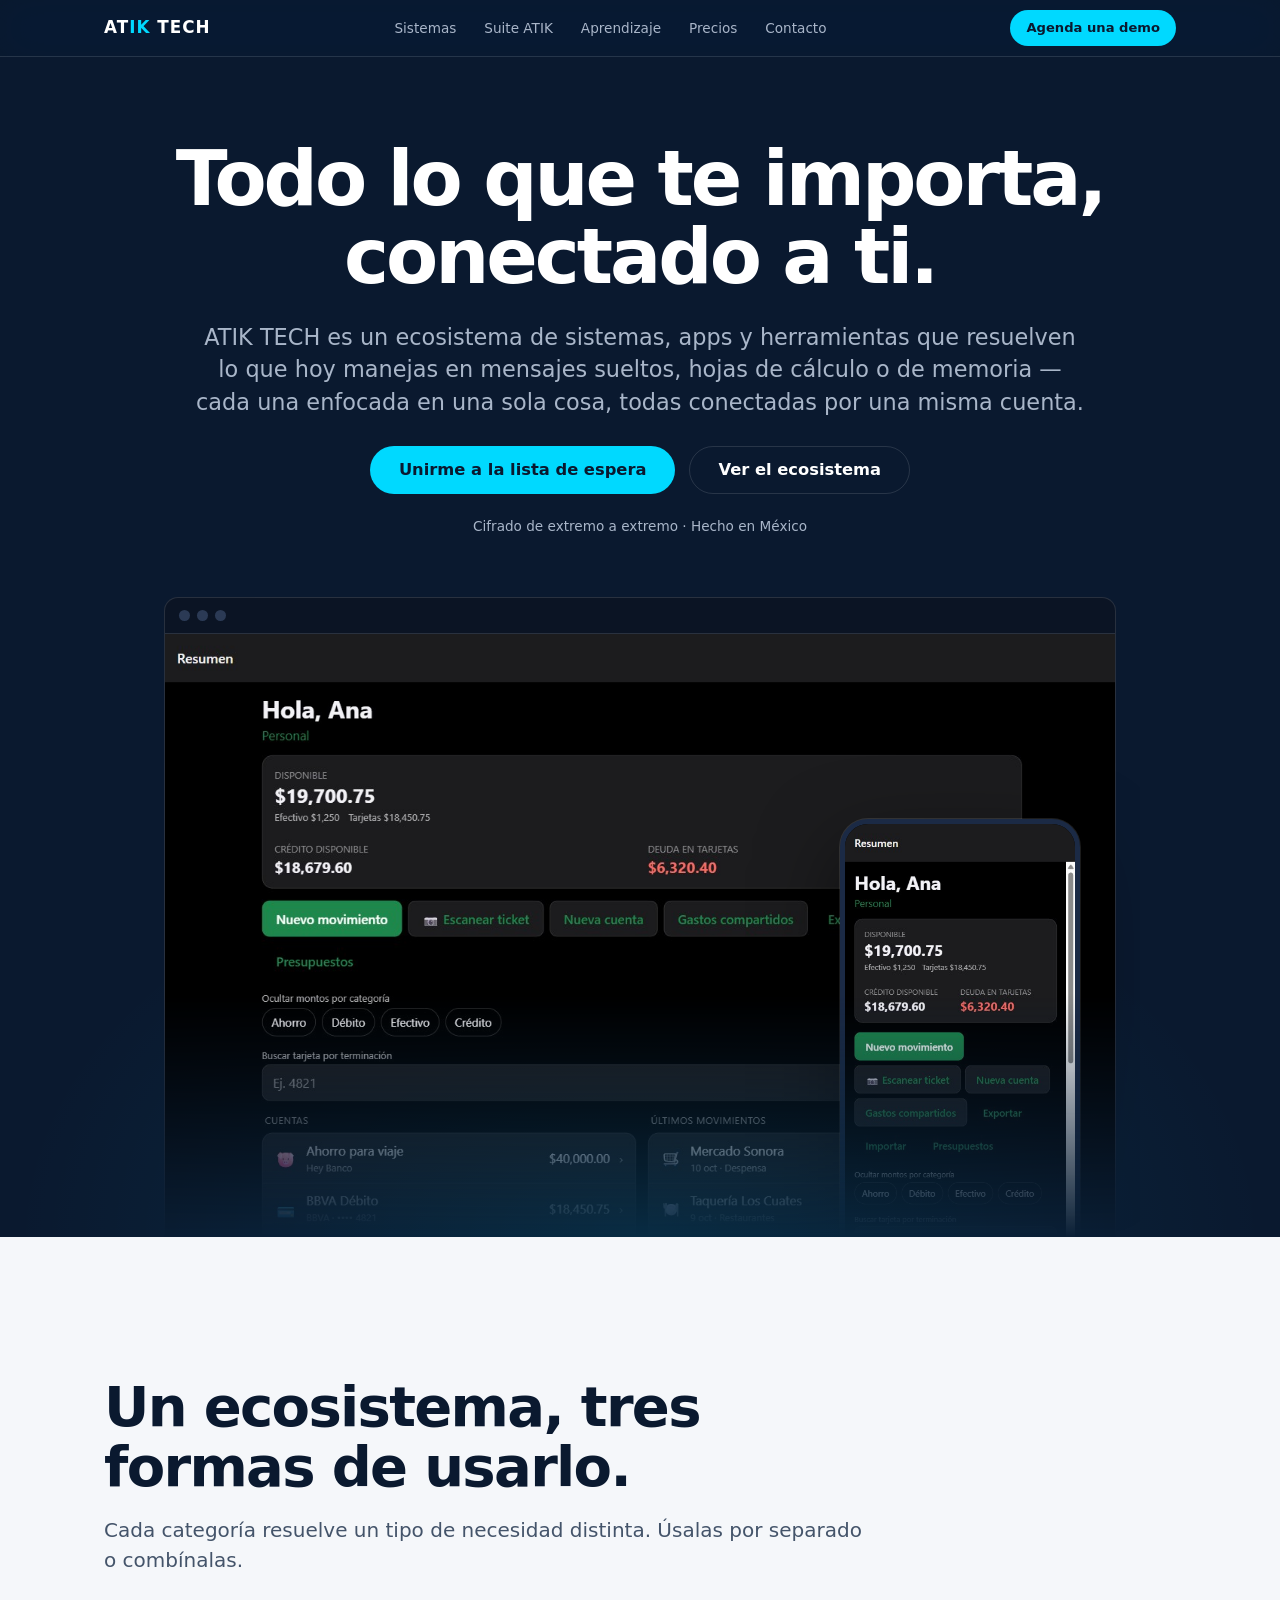
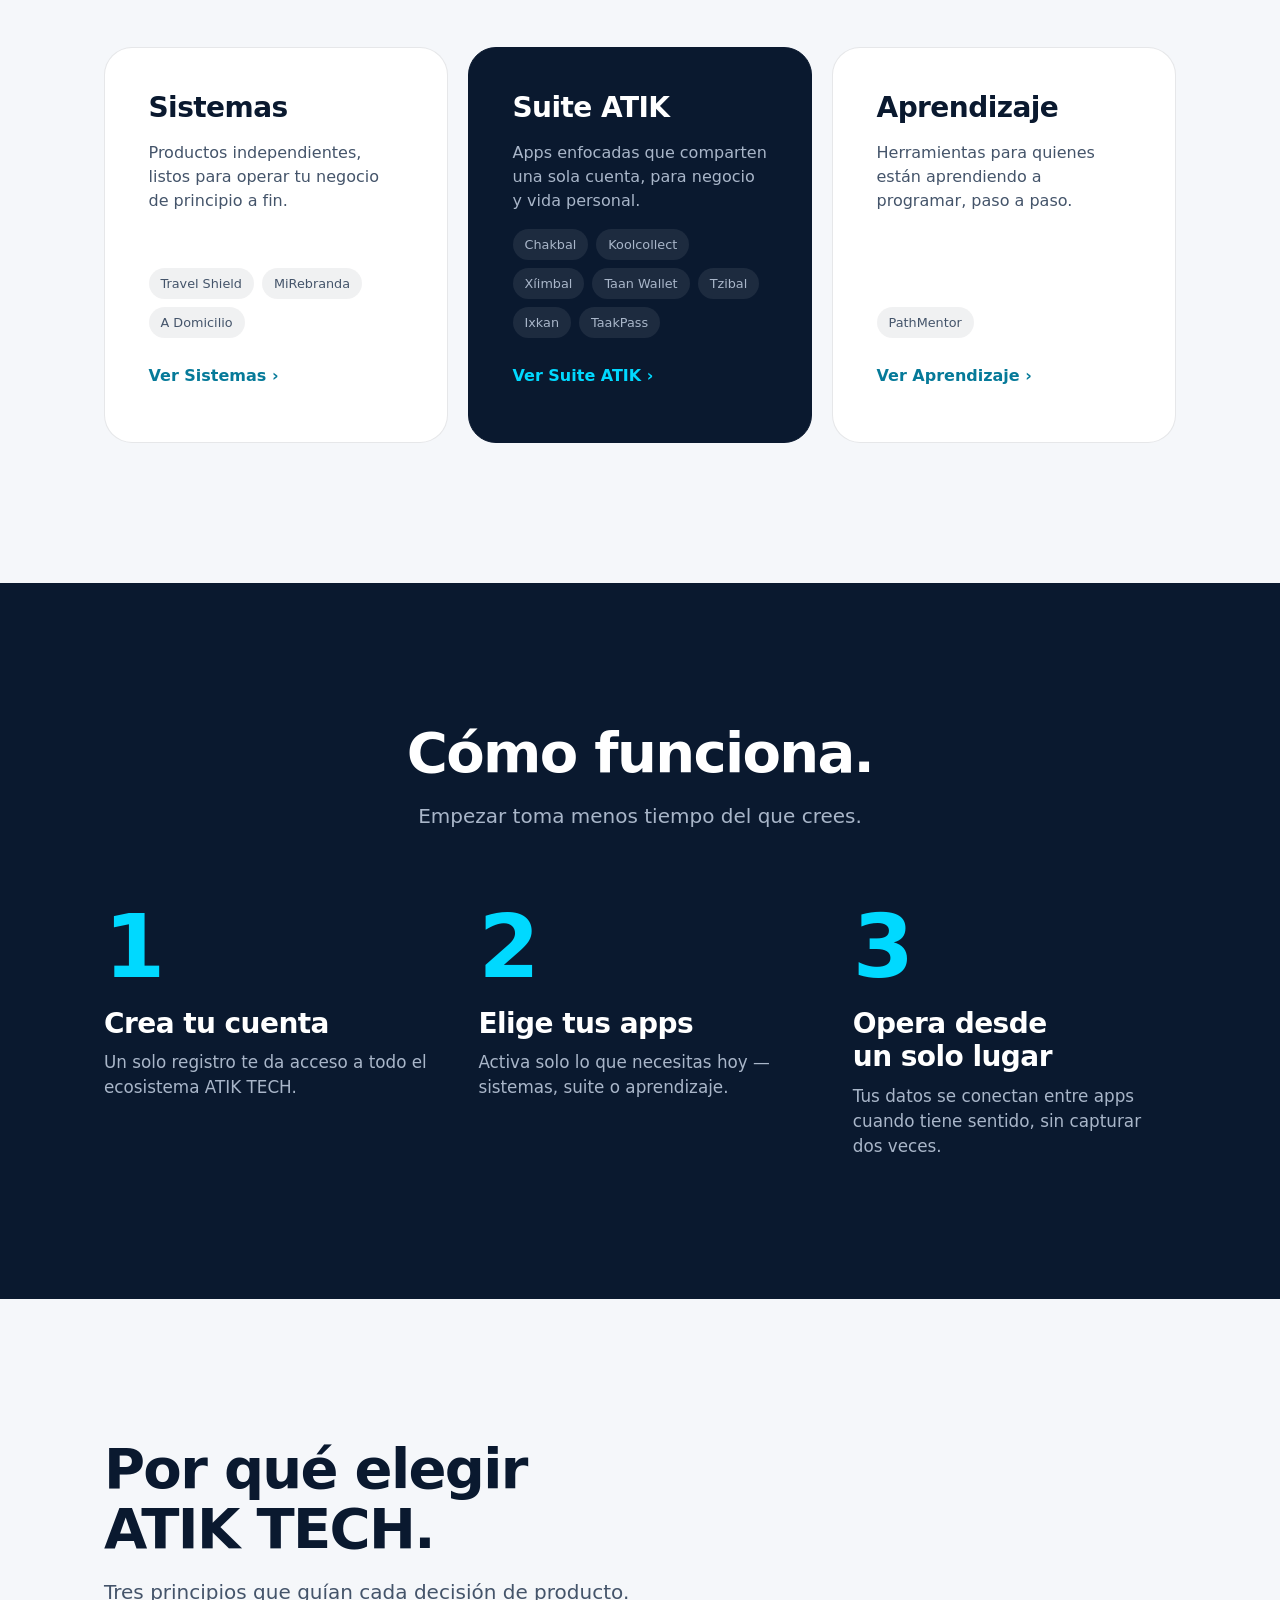
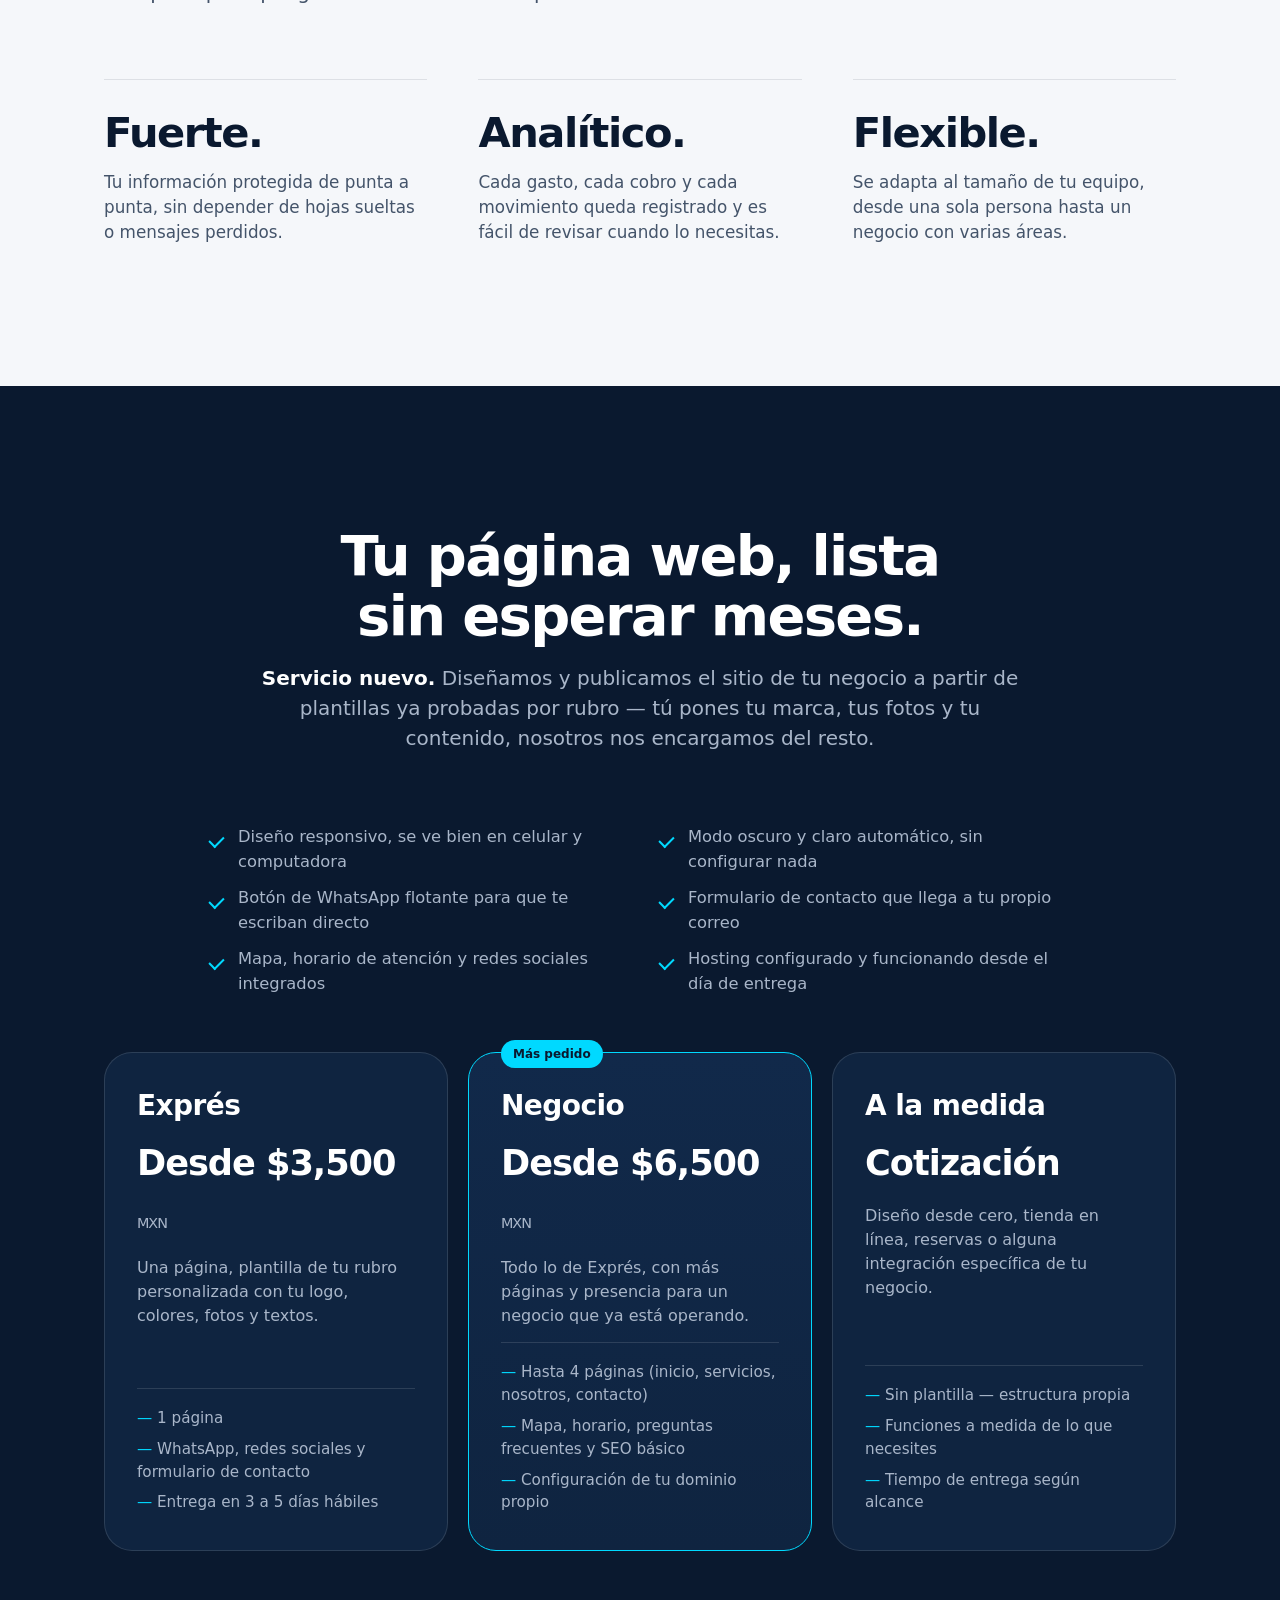
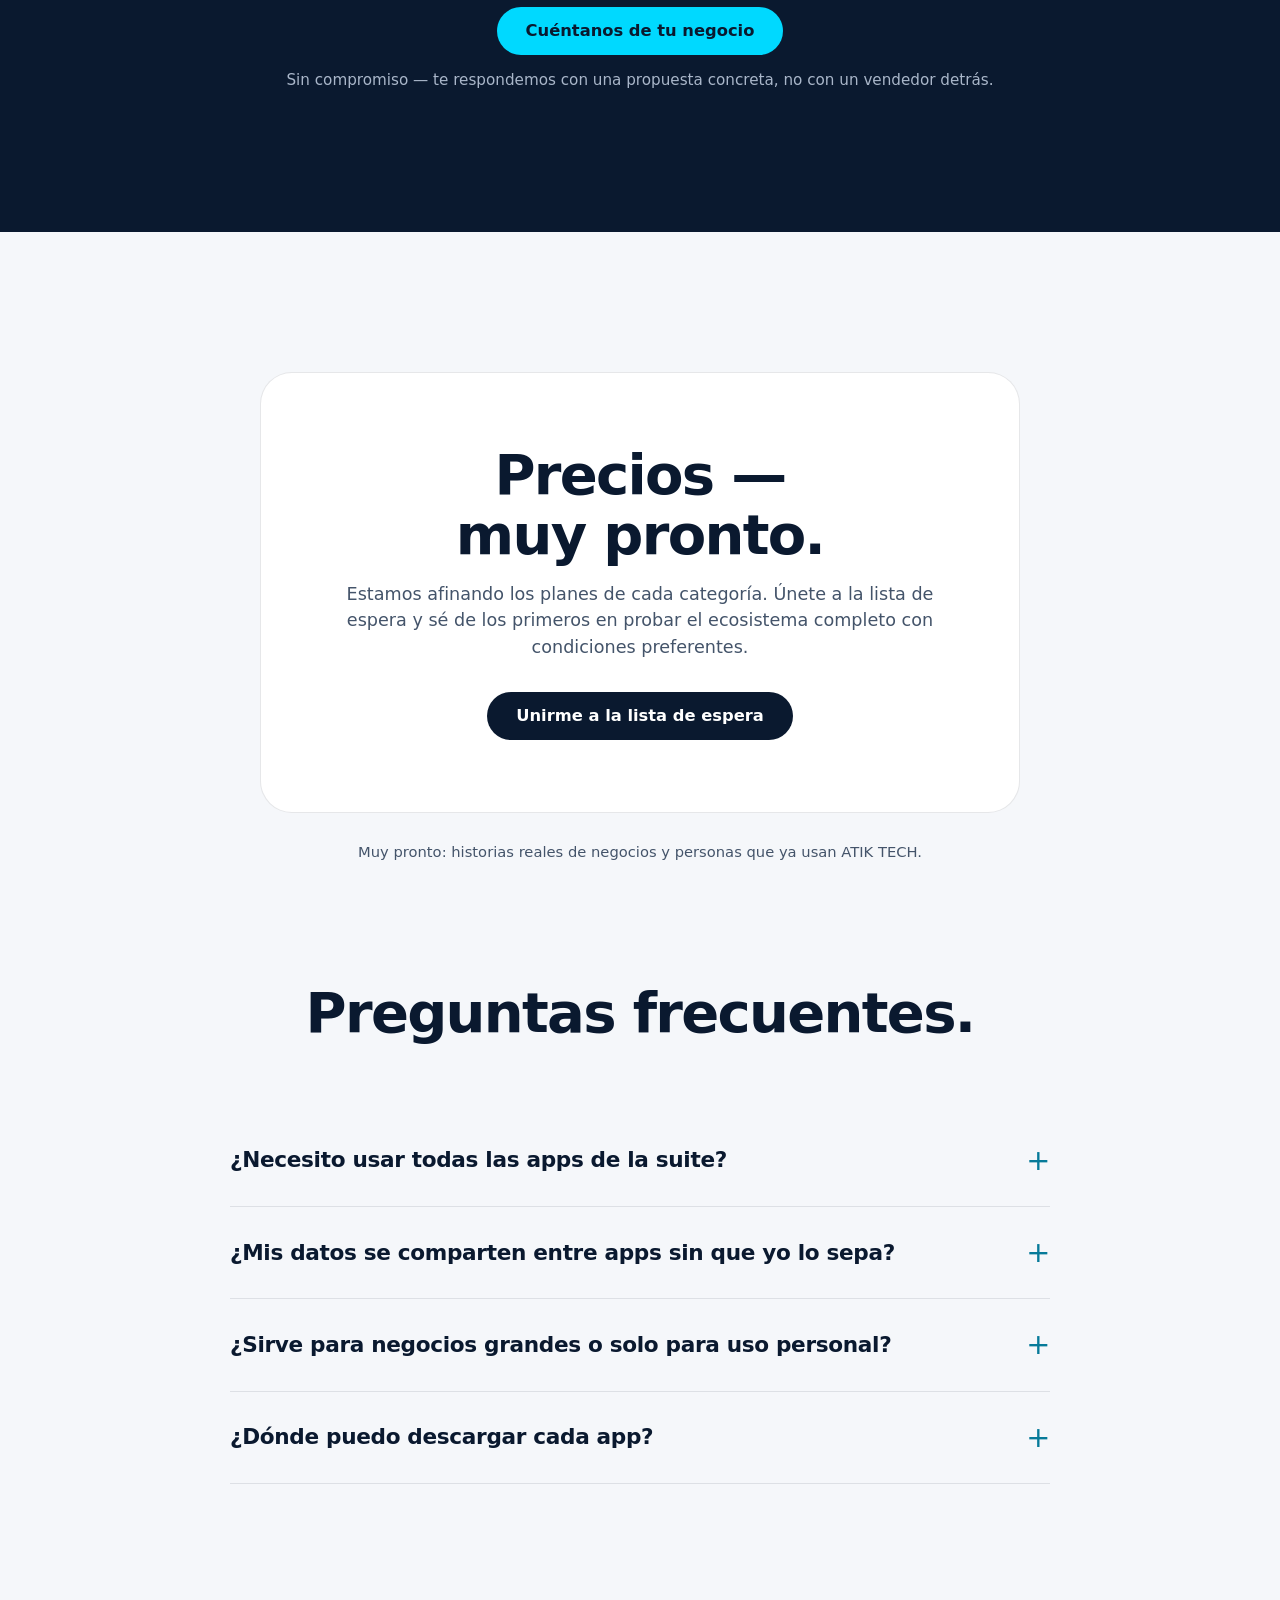
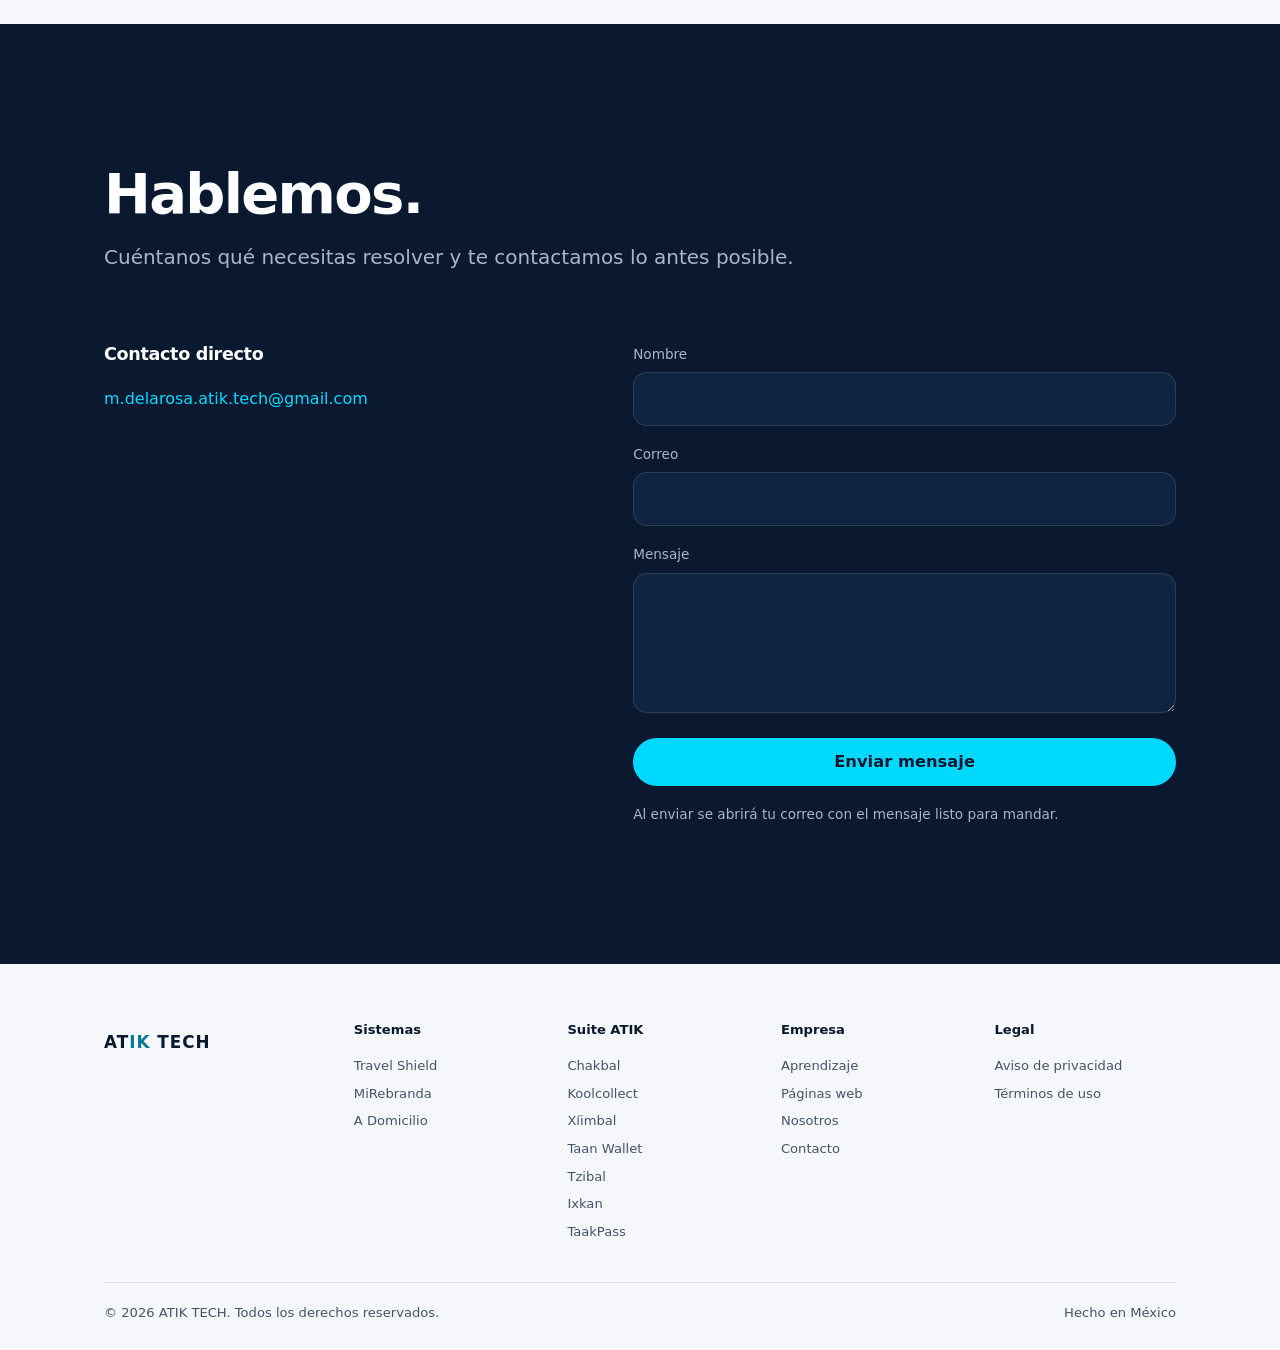
==== commit a2f8d063: "Rediseño estilo Apple: home y landing de Aprendizaje Sistema de diseño compartido (assets/atik.css):" ====
--- a/index.html
+++ b/index.html
@@ -3,22 +3,22 @@
 <head>
 <meta charset="UTF-8">
 <meta name="viewport" content="width=device-width, initial-scale=1.0">
+<meta name="theme-color" content="#0A192F">
 <title>ATIK TECH — Todo lo que te importa, conectado a ti</title>
-<meta name="description" content="ATIK TECH: todo lo que te importa, conectado a ti. Sistemas, suite de apps y aprendizaje en un solo ecosistema.">
+<meta name="description" content="ATIK TECH es un ecosistema de sistemas, apps y herramientas que resuelven lo que hoy manejas en mensajes sueltos, hojas de cálculo o de memoria. Una sola cuenta para todo.">
 <meta property="og:title" content="ATIK TECH — Todo lo que te importa, conectado a ti">
-<meta property="og:description" content="Sistemas, suite de apps y aprendizaje en un solo ecosistema conectado.">
+<meta property="og:description" content="Un ecosistema de sistemas, apps y herramientas conectadas por una misma cuenta. Hecho en México.">
 <meta property="og:type" content="website">
-<link rel="preconnect" href="https://fonts.googleapis.com">
-<link rel="preconnect" href="https://fonts.gstatic.com" crossorigin>
-<link href="https://fonts.googleapis.com/css2?family=Manrope:wght@500;700;800&family=Inter:wght@400;500;600&display=swap" rel="stylesheet">
-<link rel="stylesheet" href="assets/styles.css">
+<link rel="stylesheet" href="assets/atik.css">
+<script>document.documentElement.classList.add('js')</script>
 </head>
 <body>
+<a class="skip" href="#contenido">Saltar al contenido</a>
 
 <header>
   <div class="nav wrap">
-    <a href="index.html" class="logo">AT<span>IK</span> TECH</a>
-    <nav class="nav-links" id="navLinks">
+    <a href="index.html" class="logo" aria-label="ATIK TECH, inicio">AT<b>IK</b> TECH</a>
+    <nav class="nav-links" id="navLinks" aria-label="Principal">
       <a href="sistemas.html">Sistemas</a>
       <a href="suite.html">Suite ATIK</a>
       <a href="aprendizaje.html">Aprendizaje</a>
@@ -30,103 +30,94 @@
   </div>
 </header>
 
+<main id="contenido">
+
 <section class="hero">
-  <div class="wrap hero-inner">
-    <p class="eyebrow">Fuerte. Analítico. Flexible.</p>
+  <div class="wrap">
     <h1>Todo lo que te importa, conectado a ti.</h1>
     <p class="lead">ATIK TECH es un ecosistema de sistemas, apps y herramientas que resuelven lo que hoy manejas en mensajes sueltos, hojas de cálculo o de memoria — cada una enfocada en una sola cosa, todas conectadas por una misma cuenta.</p>
-    <div class="hero-actions">
-      <a href="#precios" class="btn-primary">Prueba gratis 14 días</a>
-      <a href="#categorias" class="btn-secondary">Ver el ecosistema</a>
-    </div>
-    <p class="trust-note">🔒 Cifrado de extremo a extremo · Hecho en México</p>
-  </div>
-</section>
-
-<section class="section" id="categorias">
-  <div class="wrap">
-    <div class="section-head">
-      <h2>Un ecosistema, tres formas de usarlo</h2>
+    <div class="actions">
+      <a href="#precios" class="btn btn-primary">Unirme a la lista de espera</a>
+      <a href="#categorias" class="btn btn-outline">Ver el ecosistema</a>
+    </div>
+    <p class="trust">Cifrado de extremo a extremo · Hecho en México</p>
+  </div>
+  <div class="stage">
+    <div class="frame">
+      <div class="frame-bar" aria-hidden="true"><i></i><i></i><i></i></div>
+      <img src="assets/img/taanwallet-desktop.jpg" width="1280" height="800" alt="TaanWallet en una computadora: saldo disponible, cuentas y últimos movimientos en dos columnas">
+    </div>
+    <div class="phone">
+      <img src="assets/img/taanwallet-mobile.jpg" width="390" height="844" alt="TaanWallet en un celular: saldo disponible y cuentas">
+    </div>
+  </div>
+</section>
+
+<section class="s s-light" id="categorias">
+  <div class="wrap">
+    <div class="s-head reveal">
+      <h2>Un ecosistema, tres formas de usarlo.</h2>
       <p>Cada categoría resuelve un tipo de necesidad distinta. Úsalas por separado o combínalas.</p>
     </div>
-    <div class="cat-grid">
-      <div class="cat-card">
+    <div class="bento">
+      <article class="card reveal">
         <h3>Sistemas</h3>
         <p>Productos independientes, listos para operar tu negocio de principio a fin.</p>
-        <div class="apps-preview">Travel Shield · MiRebranda · A Domicilio</div>
-        <a href="sistemas.html" class="cat-link">Ver Sistemas →</a>
-      </div>
-      <div class="cat-card">
+        <div class="chips"><span class="chip">Travel Shield</span><span class="chip">MiRebranda</span><span class="chip">A Domicilio</span></div>
+        <a href="sistemas.html" class="link-more">Ver Sistemas</a>
+      </article>
+      <article class="card dark reveal">
         <h3>Suite ATIK</h3>
         <p>Apps enfocadas que comparten una sola cuenta, para negocio y vida personal.</p>
-        <div class="apps-preview">Chakbal · Koolcollect · Xíimbal · Taan Wallet · Tzibal · Ixkan · TaakPass</div>
-        <a href="suite.html" class="cat-link">Ver Suite ATIK →</a>
-      </div>
-      <div class="cat-card">
+        <div class="chips"><span class="chip">Chakbal</span><span class="chip">Koolcollect</span><span class="chip">Xíimbal</span><span class="chip">Taan Wallet</span><span class="chip">Tzibal</span><span class="chip">Ixkan</span><span class="chip">TaakPass</span></div>
+        <a href="suite.html" class="link-more">Ver Suite ATIK</a>
+      </article>
+      <article class="card reveal">
         <h3>Aprendizaje</h3>
         <p>Herramientas para quienes están aprendiendo a programar, paso a paso.</p>
-        <div class="apps-preview">PathMentor</div>
-        <a href="aprendizaje.html" class="cat-link">Ver Aprendizaje →</a>
-      </div>
-    </div>
-  </div>
-</section>
-
-<section class="section" style="padding-top:0;">
-  <div class="wrap">
-    <div class="section-head center">
-      <h2>Cómo funciona</h2>
+        <div class="chips"><span class="chip">PathMentor</span></div>
+        <a href="aprendizaje.html" class="link-more">Ver Aprendizaje</a>
+      </article>
+    </div>
+  </div>
+</section>
+
+<section class="s s-dark">
+  <div class="wrap">
+    <div class="s-head center reveal">
+      <h2>Cómo funciona.</h2>
       <p>Empezar toma menos tiempo del que crees.</p>
     </div>
-    <div class="steps">
-      <div class="step">
-        <h3>Crea tu cuenta</h3>
-        <p>Un solo registro te da acceso a todo el ecosistema ATIK TECH.</p>
-      </div>
-      <div class="step">
-        <h3>Elige tus apps</h3>
-        <p>Activa solo lo que necesitas hoy — sistemas, suite o aprendizaje.</p>
-      </div>
-      <div class="step">
-        <h3>Opera desde un solo lugar</h3>
-        <p>Tus datos se conectan entre apps cuando tiene sentido, sin capturar dos veces.</p>
-      </div>
-    </div>
-  </div>
-</section>
-
-<section class="section values" id="nosotros">
-  <div class="wrap">
-    <div class="section-head">
-      <h2>Por qué elegir ATIK TECH</h2>
+    <div class="cols3">
+      <div class="step reveal"><div class="num">1</div><h3>Crea tu cuenta</h3><p>Un solo registro te da acceso a todo el ecosistema ATIK TECH.</p></div>
+      <div class="step reveal"><div class="num">2</div><h3>Elige tus apps</h3><p>Activa solo lo que necesitas hoy — sistemas, suite o aprendizaje.</p></div>
+      <div class="step reveal"><div class="num">3</div><h3>Opera desde un solo lugar</h3><p>Tus datos se conectan entre apps cuando tiene sentido, sin capturar dos veces.</p></div>
+    </div>
+  </div>
+</section>
+
+<section class="s s-light" id="nosotros">
+  <div class="wrap">
+    <div class="s-head reveal">
+      <h2>Por qué elegir ATIK TECH.</h2>
       <p>Tres principios que guían cada decisión de producto.</p>
     </div>
-    <div class="values-grid">
-      <div class="value">
-        <h3>Fuerte</h3>
-        <p>Tu información protegida de punta a punta, sin depender de hojas sueltas o mensajes perdidos.</p>
-      </div>
-      <div class="value">
-        <h3>Analítico</h3>
-        <p>Cada gasto, cada cobro y cada movimiento queda registrado y es fácil de revisar cuando lo necesitas.</p>
-      </div>
-      <div class="value">
-        <h3>Flexible</h3>
-        <p>Se adapta al tamaño de tu equipo, desde una sola persona hasta un negocio con varias áreas.</p>
-      </div>
-    </div>
-  </div>
-</section>
-
-<section class="section service" id="paginas-web">
-  <div class="wrap">
-    <div class="section-head">
-      <span class="app-tag">Servicio nuevo</span>
-      <h2>Tu página web, lista sin esperar meses</h2>
-      <p>Diseñamos y publicamos el sitio de tu negocio a partir de plantillas ya probadas por rubro — tú pones tu marca, tus fotos y tu contenido, nosotros nos encargamos del resto.</p>
-    </div>
-
-    <ul class="service-includes">
+    <div class="cols3">
+      <div class="value reveal"><h3>Fuerte.</h3><p>Tu información protegida de punta a punta, sin depender de hojas sueltas o mensajes perdidos.</p></div>
+      <div class="value reveal"><h3>Analítico.</h3><p>Cada gasto, cada cobro y cada movimiento queda registrado y es fácil de revisar cuando lo necesitas.</p></div>
+      <div class="value reveal"><h3>Flexible.</h3><p>Se adapta al tamaño de tu equipo, desde una sola persona hasta un negocio con varias áreas.</p></div>
+    </div>
+  </div>
+</section>
+
+<section class="s s-dark" id="paginas-web">
+  <div class="wrap">
+    <div class="s-head center reveal">
+      <h2>Tu página web, lista sin esperar meses.</h2>
+      <p><strong style="color:var(--white)">Servicio nuevo.</strong> Diseñamos y publicamos el sitio de tu negocio a partir de plantillas ya probadas por rubro — tú pones tu marca, tus fotos y tu contenido, nosotros nos encargamos del resto.</p>
+    </div>
+
+    <ul class="checks reveal">
       <li>Diseño responsivo, se ve bien en celular y computadora</li>
       <li>Modo oscuro y claro automático, sin configurar nada</li>
       <li>Botón de WhatsApp flotante para que te escriban directo</li>
@@ -135,140 +126,105 @@
       <li>Hosting configurado y funcionando desde el día de entrega</li>
     </ul>
 
-    <div class="pricing-tiers">
-      <div class="tier-card">
+    <div class="tiers">
+      <article class="tier reveal">
         <h3>Exprés</h3>
-        <p class="tier-price">Desde $3,500 <span>MXN</span></p>
-        <p class="tier-desc">Una página, plantilla de tu rubro personalizada con tu logo, colores, fotos y textos.</p>
-        <ul>
-          <li>1 página</li>
-          <li>WhatsApp, redes sociales y formulario de contacto</li>
-          <li>Entrega en 3 a 5 días hábiles</li>
-        </ul>
-      </div>
-      <div class="tier-card tier-card--featured">
+        <p class="price">Desde $3,500 <small>MXN</small></p>
+        <p>Una página, plantilla de tu rubro personalizada con tu logo, colores, fotos y textos.</p>
+        <ul><li>1 página</li><li>WhatsApp, redes sociales y formulario de contacto</li><li>Entrega en 3 a 5 días hábiles</li></ul>
+      </article>
+      <article class="tier featured reveal">
         <span class="tier-badge">Más pedido</span>
         <h3>Negocio</h3>
-        <p class="tier-price">Desde $6,500 <span>MXN</span></p>
-        <p class="tier-desc">Todo lo de Exprés, con más páginas y presencia para un negocio que ya está operando.</p>
-        <ul>
-          <li>Hasta 4 páginas (inicio, servicios, nosotros, contacto)</li>
-          <li>Mapa, horario, preguntas frecuentes y SEO básico</li>
-          <li>Configuración de tu dominio propio</li>
-        </ul>
-      </div>
-      <div class="tier-card">
+        <p class="price">Desde $6,500 <small>MXN</small></p>
+        <p>Todo lo de Exprés, con más páginas y presencia para un negocio que ya está operando.</p>
+        <ul><li>Hasta 4 páginas (inicio, servicios, nosotros, contacto)</li><li>Mapa, horario, preguntas frecuentes y SEO básico</li><li>Configuración de tu dominio propio</li></ul>
+      </article>
+      <article class="tier reveal">
         <h3>A la medida</h3>
-        <p class="tier-price">Cotización</p>
-        <p class="tier-desc">Diseño desde cero, tienda en línea, reservas o alguna integración específica de tu negocio.</p>
-        <ul>
-          <li>Sin plantilla — estructura propia</li>
-          <li>Funciones a medida de lo que necesites</li>
-          <li>Tiempo de entrega según alcance</li>
-        </ul>
-      </div>
-    </div>
-
-    <div class="service-cta">
-      <a href="#contacto" class="btn-primary">Cuéntanos de tu negocio</a>
-      <p class="service-cta-note">Sin compromiso — te respondemos con una propuesta concreta, no con un vendedor detrás.</p>
-    </div>
-  </div>
-</section>
-
-<section class="section" id="precios">
-  <div class="wrap">
-    <div class="pricing-note">
-      <h3>Precios — muy pronto</h3>
+        <p class="price">Cotización</p>
+        <p>Diseño desde cero, tienda en línea, reservas o alguna integración específica de tu negocio.</p>
+        <ul><li>Sin plantilla — estructura propia</li><li>Funciones a medida de lo que necesites</li><li>Tiempo de entrega según alcance</li></ul>
+      </article>
+    </div>
+
+    <div class="service-cta reveal">
+      <a href="#contacto" class="btn btn-primary">Cuéntanos de tu negocio</a>
+      <p>Sin compromiso — te respondemos con una propuesta concreta, no con un vendedor detrás.</p>
+    </div>
+  </div>
+</section>
+
+<section class="s s-light" id="precios">
+  <div class="wrap">
+    <div class="waitlist reveal">
+      <h2>Precios — muy pronto.</h2>
       <p>Estamos afinando los planes de cada categoría. Únete a la lista de espera y sé de los primeros en probar el ecosistema completo con condiciones preferentes.</p>
-      <a href="#contacto" class="btn-primary">Unirme a la lista de espera</a>
-    </div>
-  </div>
-</section>
-
-<section class="section">
-  <div class="wrap">
-    <div class="proof-note">
-      Muy pronto: historias reales de negocios y personas que ya usan ATIK TECH.
-    </div>
-  </div>
-</section>
-
-<section class="section">
-  <div class="wrap">
-    <div class="section-head">
-      <h2>Preguntas frecuentes</h2>
-    </div>
-    <details class="faq-item">
-      <summary>¿Necesito usar todas las apps de la suite?</summary>
-      <p>No. Cada app funciona de forma independiente. Las conexiones entre ellas son un extra opcional, nunca un requisito.</p>
-    </details>
-    <details class="faq-item">
-      <summary>¿Mis datos se comparten entre apps sin que yo lo sepa?</summary>
-      <p>No. Cuando dos apps se conectan (por ejemplo Xíimbal con Taan Wallet), es una acción visible y, en la mayoría de los casos, algo que tú decides activar.</p>
-    </details>
-    <details class="faq-item">
-      <summary>¿Sirve para negocios grandes o solo para uso personal?</summary>
-      <p>Ambos. Cada producto está pensado para escalar desde una sola persona hasta un equipo con varias áreas, sin cambiar de herramienta.</p>
-    </details>
-    <details class="faq-item">
-      <summary>¿Dónde puedo descargar cada app?</summary>
-      <p>Entra a la categoría correspondiente (Sistemas, Suite ATIK o Aprendizaje) — ahí encontrarás los enlaces de descarga de cada una.</p>
-    </details>
-  </div>
-</section>
-
-<section class="section" id="contacto">
-  <div class="wrap">
-    <div class="section-head">
-      <h2>Hablemos</h2>
+      <a href="#contacto" class="btn btn-dark">Unirme a la lista de espera</a>
+    </div>
+    <p class="note">Muy pronto: historias reales de negocios y personas que ya usan ATIK TECH.</p>
+
+    <div class="s-head center reveal" style="margin-top:clamp(72px,10vw,120px)">
+      <h2>Preguntas frecuentes.</h2>
+    </div>
+    <div class="faq reveal">
+      <details>
+        <summary>¿Necesito usar todas las apps de la suite?</summary>
+        <p>No. Cada app funciona de forma independiente. Las conexiones entre ellas son un extra opcional, nunca un requisito.</p>
+      </details>
+      <details>
+        <summary>¿Mis datos se comparten entre apps sin que yo lo sepa?</summary>
+        <p>No. Cuando dos apps se conectan (por ejemplo Xíimbal con Taan Wallet), es una acción visible y, en la mayoría de los casos, algo que tú decides activar.</p>
+      </details>
+      <details>
+        <summary>¿Sirve para negocios grandes o solo para uso personal?</summary>
+        <p>Ambos. Cada producto está pensado para escalar desde una sola persona hasta un equipo con varias áreas, sin cambiar de herramienta.</p>
+      </details>
+      <details>
+        <summary>¿Dónde puedo descargar cada app?</summary>
+        <p>Entra a la categoría correspondiente (Sistemas, Suite ATIK o Aprendizaje) — ahí encontrarás los enlaces de descarga de cada una.</p>
+      </details>
+    </div>
+  </div>
+</section>
+
+<section class="s s-dark" id="contacto">
+  <div class="wrap">
+    <div class="s-head reveal">
+      <h2>Hablemos.</h2>
       <p>Cuéntanos qué necesitas resolver y te contactamos lo antes posible.</p>
     </div>
-    <div class="contact-grid">
-      <div class="contact-info">
+    <div class="contact">
+      <div class="contact-info reveal">
         <h3>Contacto directo</h3>
-        <div class="contact-row">📞 [Tu número de contacto]</div>
-        <div class="contact-row">✉️ m.delarosa.atik.tech@gmail.com</div>
-        <h3 style="margin-top:28px;">Síguenos</h3>
-        <div class="social-row">
-          <a href="[Instagram]" aria-label="Instagram">IG</a>
-          <a href="[LinkedIn]" aria-label="LinkedIn">in</a>
-          <a href="[X / Twitter]" aria-label="X">X</a>
-          <a href="[TikTok]" aria-label="TikTok">TT</a>
-        </div>
-      </div>
-      <form>
-        <div>
-          <label for="nombre">Nombre</label>
-          <input type="text" id="nombre" name="nombre" required>
-        </div>
-        <div>
-          <label for="correo">Correo</label>
-          <input type="email" id="correo" name="correo" required>
-        </div>
-        <div>
-          <label for="mensaje">Mensaje</label>
-          <textarea id="mensaje" name="mensaje" required></textarea>
-        </div>
-        <button type="submit" class="btn-submit">Enviar mensaje</button>
+        <!-- TODO: llenar teléfono y redes (hoy no hay datos reales) y quitar `hidden` -->
+        <div class="contact-row" hidden>📞 [Tu número de contacto]</div>
+        <div class="contact-row"><a href="mailto:m.delarosa.atik.tech@gmail.com">m.delarosa.atik.tech@gmail.com</a></div>
+      </div>
+      <form id="contactForm" class="reveal">
+        <div><label for="nombre">Nombre</label><input type="text" id="nombre" name="nombre" autocomplete="name" required></div>
+        <div><label for="correo">Correo</label><input type="email" id="correo" name="correo" autocomplete="email" required></div>
+        <div><label for="mensaje">Mensaje</label><textarea id="mensaje" name="mensaje" required></textarea></div>
+        <button type="submit" class="btn btn-primary">Enviar mensaje</button>
+        <p class="form-note">Al enviar se abrirá tu correo con el mensaje listo para mandar.</p>
       </form>
     </div>
   </div>
 </section>
 
+</main>
+
 <footer>
   <div class="wrap">
-    <div class="footer-top">
-      <div class="footer-col">
-        <a href="index.html" class="logo" style="font-size:1.1rem;">AT<span>IK</span> TECH</a>
-      </div>
-      <div class="footer-col">
+    <div class="foot-top">
+      <div><a href="index.html" class="logo" aria-label="ATIK TECH, inicio">AT<b>IK</b> TECH</a></div>
+      <div>
         <h4>Sistemas</h4>
         <a href="sistemas.html#travel-shield">Travel Shield</a>
         <a href="sistemas.html#mirebranda">MiRebranda</a>
         <a href="sistemas.html#a-domicilio">A Domicilio</a>
       </div>
-      <div class="footer-col">
+      <div>
         <h4>Suite ATIK</h4>
         <a href="suite.html#chakbal">Chakbal</a>
         <a href="suite.html#koolcollect">Koolcollect</a>
@@ -278,20 +234,20 @@
         <a href="suite.html#ixkan">Ixkan</a>
         <a href="suite.html#taakpass">TaakPass</a>
       </div>
-      <div class="footer-col">
+      <div>
         <h4>Empresa</h4>
         <a href="aprendizaje.html">Aprendizaje</a>
         <a href="#paginas-web">Páginas web</a>
         <a href="#nosotros">Nosotros</a>
         <a href="#contacto">Contacto</a>
       </div>
-      <div class="footer-col">
+      <div>
         <h4>Legal</h4>
         <a href="/privacidad">Aviso de privacidad</a>
         <a href="/terminos">Términos de uso</a>
       </div>
     </div>
-    <div class="footer-bottom">
+    <div class="foot-bottom">
       <span>© 2026 ATIK TECH. Todos los derechos reservados.</span>
       <span>Hecho en México</span>
     </div>
--- a/assets/atik.css
+++ b/assets/atik.css
@@ -0,0 +1,903 @@
+/* ATIK TECH — sistema de diseño compartido (home y landings).
+   Base navy + cian, tipografía del sistema, secciones que alternan oscuro/claro. */
+:root {
+  --navy: #0a192f;
+  --navy-2: #0f2440;
+  --navy-3: #16305a;
+  --cyan: #00d9ff;
+  --cyan-ink: #067a99; /* cian legible sobre fondos claros (AA) */
+  --violet: #7c3aed;
+  --paper: #f5f7fa;
+  --white: #fff;
+  --ink: #0a192f;
+  --ink-2: #44546a;
+  --mute: #a9b6c9;
+  --line-dark: rgba(255, 255, 255, 0.12);
+  --line-light: rgba(10, 25, 47, 0.1);
+  --font:
+    -apple-system, BlinkMacSystemFont, 'SF Pro Display', 'SF Pro Text',
+    'Segoe UI Variable Display', 'Segoe UI', Roboto, system-ui, sans-serif;
+  --mono: ui-monospace, 'SF Mono', 'Cascadia Code', Menlo, Consolas, monospace;
+  --max: 1120px;
+  --nav-h: 56px;
+}
+* {
+  box-sizing: border-box;
+  margin: 0;
+  padding: 0;
+}
+html {
+  scroll-behavior: smooth;
+  scroll-padding-top: var(--nav-h);
+  -webkit-text-size-adjust: 100%;
+}
+body {
+  background: var(--navy);
+  color: var(--mute);
+  font-family: var(--font);
+  line-height: 1.5;
+  -webkit-font-smoothing: antialiased;
+  text-rendering: optimizeLegibility;
+}
+a {
+  color: inherit;
+  text-decoration: none;
+}
+img,
+svg {
+  max-width: 100%;
+  display: block;
+}
+button {
+  font: inherit;
+}
+:focus-visible {
+  outline: 2px solid var(--cyan);
+  outline-offset: 3px;
+}
+.wrap {
+  max-width: var(--max);
+  margin: 0 auto;
+  padding: 0 24px;
+}
+.skip {
+  position: absolute;
+  left: -999px;
+}
+.skip:focus {
+  left: 12px;
+  top: 12px;
+  z-index: 100;
+  background: var(--white);
+  color: var(--ink);
+  padding: 8px 14px;
+  border-radius: 8px;
+}
+
+/* ---------- tipografía ---------- */
+h1,
+h2,
+h3,
+h4 {
+  font-family: var(--font);
+  font-weight: 700;
+  letter-spacing: -0.03em;
+  color: var(--white);
+}
+h1,
+h2,
+h3 {
+  text-wrap: balance;
+}
+h1 {
+  font-size: clamp(2.6rem, 6.6vw, 4.75rem);
+  line-height: 1.03;
+  letter-spacing: -0.04em;
+}
+h2 {
+  font-size: clamp(2rem, 4.8vw, 3.5rem);
+  line-height: 1.07;
+}
+h3 {
+  font-size: clamp(1.35rem, 2.4vw, 1.75rem);
+  line-height: 1.2;
+  letter-spacing: -0.02em;
+}
+.lead {
+  font-size: clamp(1.1rem, 2vw, 1.4rem);
+  line-height: 1.45;
+  max-width: 40em;
+}
+.center {
+  text-align: center;
+}
+.center .lead,
+.center > p {
+  margin-left: auto;
+  margin-right: auto;
+}
+
+/* ---------- secciones alternas ---------- */
+.s {
+  padding: clamp(72px, 11vw, 140px) 0;
+}
+.s-dark {
+  background: var(--navy);
+  color: var(--mute);
+}
+.s-light {
+  background: var(--paper);
+  color: var(--ink-2);
+}
+.s-light h1,
+.s-light h2,
+.s-light h3,
+.s-light h4 {
+  color: var(--ink);
+}
+.s-head {
+  max-width: 760px;
+  margin-bottom: clamp(40px, 6vw, 72px);
+}
+.s-head p {
+  margin-top: 18px;
+  font-size: clamp(1.05rem, 1.8vw, 1.25rem);
+  line-height: 1.5;
+}
+.s-head.center {
+  margin-left: auto;
+  margin-right: auto;
+}
+
+/* ---------- navegación ---------- */
+header {
+  position: sticky;
+  top: 0;
+  z-index: 50;
+  background: rgba(10, 25, 47, 0.72);
+  -webkit-backdrop-filter: saturate(180%) blur(20px);
+  backdrop-filter: saturate(180%) blur(20px);
+  border-bottom: 1px solid var(--line-dark);
+}
+.nav {
+  height: var(--nav-h);
+  display: flex;
+  align-items: center;
+  justify-content: space-between;
+  gap: 24px;
+}
+.logo {
+  display: inline-block;
+  padding: 10px 0;
+  font-weight: 700;
+  font-size: 1.05rem;
+  letter-spacing: 0.06em;
+  color: var(--white);
+}
+.logo b {
+  color: var(--cyan);
+  font-weight: 700;
+}
+.nav-links {
+  display: flex;
+  gap: 28px;
+  font-size: 0.85rem;
+}
+.nav-links a {
+  color: var(--mute);
+  transition: color 0.2s;
+}
+.nav-links a:hover,
+.nav-links a[aria-current] {
+  color: var(--white);
+}
+.nav-cta {
+  background: var(--cyan);
+  color: var(--navy);
+  font-size: 0.82rem;
+  font-weight: 600;
+  padding: 8px 16px;
+  border-radius: 999px;
+  white-space: nowrap;
+}
+.menu-toggle {
+  display: none;
+  background: none;
+  border: 0;
+  color: var(--white);
+  font-size: 1.5rem;
+  line-height: 1;
+  padding: 10px;
+  min-width: 44px;
+  min-height: 44px;
+  cursor: pointer;
+}
+
+/* ---------- botones ---------- */
+.btn {
+  display: inline-flex;
+  align-items: center;
+  justify-content: center;
+  min-height: 48px;
+  padding: 0 28px;
+  border-radius: 999px;
+  font-weight: 600;
+  font-size: 1.02rem;
+  border: 1px solid transparent;
+  cursor: pointer;
+  transition:
+    transform 0.2s,
+    background 0.2s,
+    opacity 0.2s;
+}
+.btn:hover {
+  transform: translateY(-1px);
+}
+.btn-primary {
+  background: var(--cyan);
+  color: var(--navy);
+}
+.btn-primary:hover {
+  background: #4de6ff;
+}
+.btn-dark {
+  background: var(--navy);
+  color: var(--white);
+}
+.btn-dark:hover {
+  background: var(--navy-3);
+}
+.btn-outline {
+  border-color: var(--line-dark);
+  color: var(--white);
+}
+.btn-outline:hover {
+  background: rgba(255, 255, 255, 0.06);
+}
+.btn[aria-disabled='true'] {
+  opacity: 0.5;
+  pointer-events: none;
+}
+.link-more {
+  display: inline-block;
+  padding: 10px 0;
+  font-weight: 600;
+  color: var(--cyan);
+}
+.link-more::after {
+  content: ' ›';
+}
+.s-light .link-more {
+  color: var(--cyan-ink);
+}
+.link-more:hover {
+  text-decoration: underline;
+}
+.actions {
+  display: flex;
+  flex-wrap: wrap;
+  gap: 14px;
+  justify-content: center;
+}
+
+/* ---------- hero ---------- */
+.hero {
+  padding-top: clamp(48px, 6.5vw, 88px);
+  text-align: center;
+  position: relative;
+  overflow: hidden;
+  background:
+    radial-gradient(
+      ellipse 70% 50% at 50% 100%,
+      rgba(0, 217, 255, 0.1),
+      transparent 70%
+    ),
+    var(--navy);
+}
+.hero h1 {
+  max-width: 14em;
+  margin: 0 auto;
+}
+.hero .lead {
+  margin: 24px auto 0;
+}
+.hero .actions {
+  margin-top: 28px;
+}
+.hero .trust {
+  margin-top: 22px;
+  font-size: 0.85rem;
+  color: var(--mute);
+}
+.stage {
+  position: relative;
+  margin: clamp(36px, 5vw, 60px) auto 0;
+  max-width: 1000px;
+  padding: 0 24px;
+  -webkit-mask-image: linear-gradient(#000 62%, transparent);
+  mask-image: linear-gradient(#000 62%, transparent);
+}
+.frame {
+  border-radius: 14px 14px 0 0;
+  background: #0b1424;
+  border: 1px solid var(--line-dark);
+  border-bottom: 0;
+  overflow: hidden;
+}
+.frame-bar {
+  display: flex;
+  gap: 7px;
+  padding: 12px 14px;
+  border-bottom: 1px solid var(--line-dark);
+}
+.frame-bar i {
+  width: 11px;
+  height: 11px;
+  border-radius: 50%;
+  background: #2b3a55;
+}
+.frame img {
+  width: calc(100% + 15px); /* recorta la barra de scroll de la captura */
+  max-width: none;
+  height: auto;
+}
+.phone {
+  position: absolute;
+  right: 6%;
+  bottom: -14%;
+  width: 24%;
+  min-width: 120px;
+  border-radius: 28px;
+  border: 5px solid #1b2a45;
+  background: #000;
+  overflow: hidden;
+  box-shadow:
+    0 30px 80px rgba(0, 0, 0, 0.5),
+    0 0 0 1px var(--line-dark);
+}
+.phone img {
+  width: 100%;
+  height: auto;
+}
+
+/* ---------- tarjetas / bento ---------- */
+.bento {
+  display: grid;
+  grid-template-columns: repeat(3, 1fr);
+  gap: 20px;
+}
+.card {
+  background: var(--white);
+  border: 1px solid var(--line-light);
+  border-radius: 28px;
+  padding: clamp(28px, 3.4vw, 44px);
+  display: flex;
+  flex-direction: column;
+  gap: 16px;
+  min-height: 380px;
+  transition:
+    transform 0.3s,
+    box-shadow 0.3s;
+}
+.card:hover {
+  transform: translateY(-4px);
+  box-shadow: 0 24px 48px rgba(10, 25, 47, 0.1);
+}
+.card p {
+  color: var(--ink-2);
+}
+.card .chips {
+  margin-top: auto;
+}
+.card.dark {
+  background: var(--navy);
+  border-color: var(--navy);
+}
+.card.dark h3 {
+  color: var(--white);
+}
+.card.dark p {
+  color: var(--mute);
+}
+.card.dark .link-more {
+  color: var(--cyan);
+}
+.chips {
+  display: flex;
+  flex-wrap: wrap;
+  gap: 8px;
+}
+.chip {
+  font-size: 0.8rem;
+  padding: 6px 12px;
+  border-radius: 999px;
+  background: rgba(10, 25, 47, 0.06);
+  color: var(--ink-2);
+}
+.card.dark .chip,
+.s-dark .chip {
+  background: rgba(255, 255, 255, 0.08);
+  color: var(--mute);
+}
+
+/* ---------- pasos y valores ---------- */
+.cols3 {
+  display: grid;
+  grid-template-columns: repeat(3, 1fr);
+  gap: clamp(28px, 4vw, 56px);
+}
+.step .num {
+  font-size: clamp(3.5rem, 7vw, 5.5rem);
+  font-weight: 700;
+  letter-spacing: -0.05em;
+  line-height: 1;
+  color: var(--cyan);
+  margin-bottom: 16px;
+}
+.step p {
+  margin-top: 10px;
+  font-size: 1.05rem;
+}
+.value {
+  border-top: 1px solid var(--line-light);
+  padding-top: 28px;
+}
+.value h3 {
+  font-size: clamp(1.8rem, 3.4vw, 2.6rem);
+  letter-spacing: -0.035em;
+  margin-bottom: 12px;
+}
+.value p {
+  font-size: 1.05rem;
+}
+
+/* ---------- servicio y precios ---------- */
+.checks {
+  list-style: none;
+  display: grid;
+  grid-template-columns: repeat(2, 1fr);
+  gap: 12px 40px;
+  max-width: 860px;
+  margin: 0 auto 56px;
+}
+.checks li {
+  position: relative;
+  padding-left: 28px;
+  font-size: 1.02rem;
+}
+.checks li::before {
+  content: '';
+  position: absolute;
+  left: 2px;
+  top: 0.45em;
+  width: 7px;
+  height: 12px;
+  border: solid var(--cyan);
+  border-width: 0 2px 2px 0;
+  transform: rotate(45deg);
+}
+.tiers {
+  display: grid;
+  grid-template-columns: repeat(3, 1fr);
+  gap: 20px;
+  align-items: stretch;
+}
+.tier {
+  position: relative;
+  background: var(--navy-2);
+  border: 1px solid var(--line-dark);
+  border-radius: 28px;
+  padding: 36px 32px;
+  display: flex;
+  flex-direction: column;
+  gap: 14px;
+}
+.tier.featured {
+  border-color: var(--cyan);
+  background: linear-gradient(180deg, #11294a, var(--navy-2));
+}
+.tier-badge {
+  position: absolute;
+  top: -13px;
+  left: 32px;
+  background: var(--cyan);
+  color: var(--navy);
+  font-size: 0.75rem;
+  font-weight: 700;
+  padding: 5px 12px;
+  border-radius: 999px;
+}
+.price {
+  font-size: 2.2rem;
+  font-weight: 700;
+  letter-spacing: -0.03em;
+  color: var(--white);
+}
+.price small {
+  font-size: 0.9rem;
+  font-weight: 500;
+  color: var(--mute);
+}
+.tier ul {
+  list-style: none;
+  margin-top: auto;
+  padding-top: 18px;
+  border-top: 1px solid var(--line-dark);
+  display: grid;
+  gap: 8px;
+  font-size: 0.95rem;
+}
+.tier li::before {
+  content: '— ';
+  color: var(--cyan);
+}
+.service-cta {
+  margin-top: 56px;
+  text-align: center;
+}
+.service-cta p {
+  margin-top: 14px;
+  font-size: 0.95rem;
+}
+.waitlist {
+  max-width: 760px;
+  margin: 0 auto;
+  background: var(--white);
+  border: 1px solid var(--line-light);
+  border-radius: 32px;
+  padding: clamp(36px, 6vw, 72px);
+  text-align: center;
+}
+.waitlist p {
+  margin: 16px auto 32px;
+  max-width: 34em;
+  font-size: 1.1rem;
+}
+.note {
+  margin-top: 28px;
+  text-align: center;
+  font-size: 0.92rem;
+  color: var(--ink-2);
+}
+
+/* ---------- FAQ ---------- */
+.faq {
+  max-width: 820px;
+  margin: 0 auto;
+}
+.faq details {
+  border-bottom: 1px solid var(--line-light);
+}
+.faq summary {
+  list-style: none;
+  cursor: pointer;
+  display: flex;
+  justify-content: space-between;
+  align-items: center;
+  gap: 24px;
+  padding: 24px 0;
+  font-size: clamp(1.1rem, 2vw, 1.35rem);
+  font-weight: 600;
+  letter-spacing: -0.015em;
+  color: var(--ink);
+}
+.faq summary::-webkit-details-marker {
+  display: none;
+}
+.faq summary::after {
+  content: '+';
+  font-size: 1.8rem;
+  font-weight: 300;
+  color: var(--cyan-ink);
+  transition: transform 0.25s;
+}
+.faq details[open] summary::after {
+  transform: rotate(45deg);
+}
+.faq details p {
+  padding: 0 0 24px;
+  font-size: 1.05rem;
+  max-width: 44em;
+}
+
+/* ---------- contacto ---------- */
+.contact {
+  display: grid;
+  grid-template-columns: 1fr 1.2fr;
+  gap: clamp(32px, 6vw, 80px);
+  align-items: start;
+}
+.contact h3 {
+  font-size: 1.1rem;
+  margin: 0 0 12px;
+}
+.contact-row {
+  margin-bottom: 8px;
+}
+.contact-row a {
+  display: inline-block;
+  padding: 10px 0;
+  color: var(--cyan);
+}
+form {
+  display: grid;
+  gap: 18px;
+}
+label {
+  display: block;
+  font-size: 0.85rem;
+  margin-bottom: 8px;
+  color: var(--mute);
+}
+input,
+textarea {
+  width: 100%;
+  font: inherit;
+  font-size: 1rem;
+  color: var(--white);
+  background: var(--navy-2);
+  border: 1px solid var(--line-dark);
+  border-radius: 14px;
+  padding: 14px 16px;
+  min-height: 48px;
+}
+textarea {
+  min-height: 140px;
+  resize: vertical;
+}
+input:focus,
+textarea:focus {
+  outline: 2px solid var(--cyan);
+  outline-offset: 0;
+  border-color: transparent;
+}
+.form-note {
+  font-size: 0.85rem;
+  color: var(--mute);
+}
+
+/* ---------- landing: referencia de comandos (Aprendizaje) ---------- */
+.ref {
+  background: #0b1424;
+  border: 1px solid var(--line-dark);
+  border-radius: 16px 16px 0 0;
+  border-bottom: 0;
+  overflow: hidden;
+  text-align: left;
+}
+.ref-tabs {
+  display: flex;
+  gap: 6px;
+  padding: 14px;
+  overflow-x: auto;
+  border-bottom: 1px solid var(--line-dark);
+}
+.ref-tabs span {
+  font-size: 0.82rem;
+  padding: 6px 12px;
+  border-radius: 999px;
+  white-space: nowrap;
+  color: var(--mute);
+}
+.ref-tabs span.on {
+  background: var(--cyan);
+  color: var(--navy);
+  font-weight: 600;
+}
+.ref-body {
+  padding: 8px 14px 36px;
+  display: grid;
+}
+.ref-row {
+  display: grid;
+  grid-template-columns: minmax(0, 1.1fr) minmax(0, 1fr);
+  gap: 24px;
+  padding: 18px 8px;
+  border-bottom: 1px solid var(--line-dark);
+  align-items: baseline;
+}
+.ref-row:last-child {
+  border-bottom: 0;
+}
+.ref-row code {
+  font-family: var(--mono);
+  font-size: clamp(0.82rem, 1.6vw, 1rem);
+  color: var(--cyan);
+  overflow-wrap: anywhere;
+}
+.ref-row span {
+  font-size: 0.95rem;
+  color: var(--mute);
+}
+.app-split {
+  display: grid;
+  grid-template-columns: 1fr 1fr;
+  gap: clamp(32px, 6vw, 88px);
+  align-items: center;
+}
+.app-mark {
+  width: 72px;
+  height: 72px;
+  border-radius: 18px;
+  background: var(--navy);
+  color: var(--cyan);
+  display: grid;
+  place-items: center;
+  font-weight: 800;
+  font-size: 1.5rem;
+  letter-spacing: -0.02em;
+  margin-bottom: 24px;
+}
+.app-split p {
+  margin-top: 16px;
+  font-size: 1.12rem;
+}
+.facts {
+  list-style: none;
+  margin-top: 24px;
+  display: grid;
+  gap: 10px;
+}
+.facts li {
+  padding-left: 26px;
+  position: relative;
+}
+.facts li::before {
+  content: '';
+  position: absolute;
+  left: 2px;
+  top: 0.4em;
+  width: 7px;
+  height: 12px;
+  border: solid var(--cyan-ink);
+  border-width: 0 2px 2px 0;
+  transform: rotate(45deg);
+}
+.lang-grid {
+  display: flex;
+  flex-wrap: wrap;
+  gap: 10px;
+}
+.lang-grid .chip {
+  font-size: 0.95rem;
+  padding: 10px 18px;
+  background: var(--white);
+  border: 1px solid var(--line-light);
+  color: var(--ink);
+  font-weight: 500;
+}
+.stores {
+  display: flex;
+  flex-wrap: wrap;
+  gap: 10px;
+  margin-top: 32px;
+}
+.stores .btn {
+  min-height: 44px;
+  padding: 0 20px;
+  font-size: 0.92rem;
+}
+
+/* ---------- pie ---------- */
+footer {
+  background: var(--paper);
+  color: var(--ink-2);
+  font-size: 0.82rem;
+  padding: 56px 0 28px;
+}
+.foot-top {
+  display: grid;
+  grid-template-columns: 1.2fr repeat(4, 1fr);
+  gap: 32px;
+  padding-bottom: 36px;
+  border-bottom: 1px solid var(--line-light);
+}
+footer .logo {
+  color: var(--ink);
+}
+footer .logo b {
+  color: var(--cyan-ink);
+}
+footer h4 {
+  font-size: 0.82rem;
+  letter-spacing: 0;
+  margin-bottom: 12px;
+  color: var(--ink);
+}
+footer a {
+  display: block;
+  padding: 4px 0;
+}
+footer a:hover {
+  color: var(--ink);
+  text-decoration: underline;
+}
+.foot-bottom {
+  display: flex;
+  flex-wrap: wrap;
+  justify-content: space-between;
+  gap: 8px;
+  padding-top: 20px;
+}
+
+/* ---------- aparición al hacer scroll ---------- */
+.js .reveal {
+  opacity: 0;
+  transform: translateY(24px);
+  transition:
+    opacity 0.7s ease,
+    transform 0.7s ease;
+}
+.js .reveal.in {
+  opacity: 1;
+  transform: none;
+}
+@media (prefers-reduced-motion: reduce) {
+  html {
+    scroll-behavior: auto;
+  }
+  .js .reveal {
+    opacity: 1;
+    transform: none;
+    transition: none;
+  }
+  .btn,
+  .card {
+    transition: none;
+  }
+}
+
+/* ---------- responsivo ---------- */
+@media (max-width: 900px) {
+  .bento,
+  .cols3,
+  .tiers,
+  .contact,
+  .app-split {
+    grid-template-columns: 1fr;
+  }
+  .card {
+    min-height: 0;
+  }
+  .checks {
+    grid-template-columns: 1fr;
+  }
+  .foot-top {
+    grid-template-columns: 1fr 1fr;
+  }
+  .nav-links {
+    position: absolute;
+    top: var(--nav-h);
+    left: 0;
+    right: 0;
+    flex-direction: column;
+    gap: 0;
+    background: rgba(10, 25, 47, 0.97);
+    border-bottom: 1px solid var(--line-dark);
+    padding: 8px 24px 16px;
+    display: none;
+  }
+  .nav-links.open {
+    display: flex;
+  }
+  .nav-links a {
+    padding: 14px 0;
+    font-size: 1rem;
+    border-bottom: 1px solid var(--line-dark);
+  }
+  .menu-toggle {
+    display: block;
+    margin-left: auto;
+  }
+  .nav-cta {
+    display: none;
+  }
+  .phone {
+    bottom: -8%;
+    width: 30%;
+  }
+  .ref-row {
+    grid-template-columns: 1fr;
+    gap: 4px;
+  }
+}
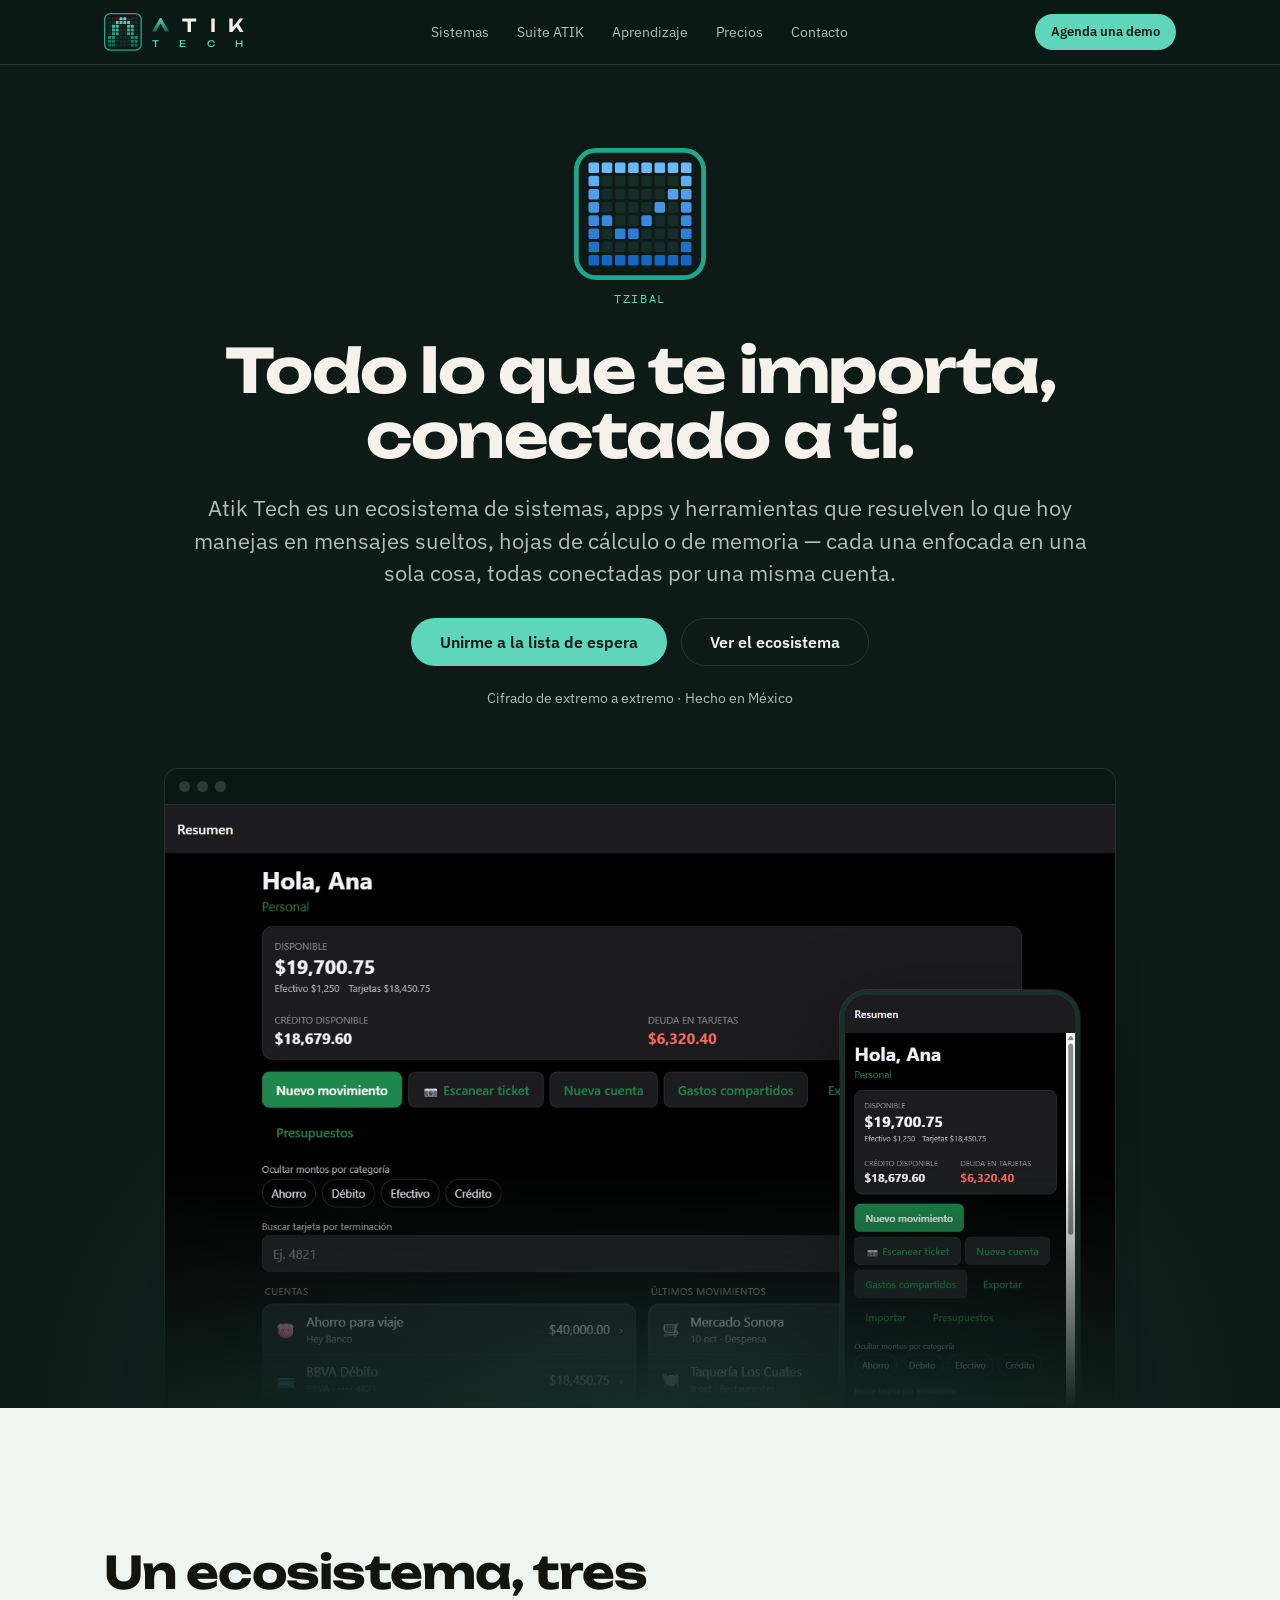
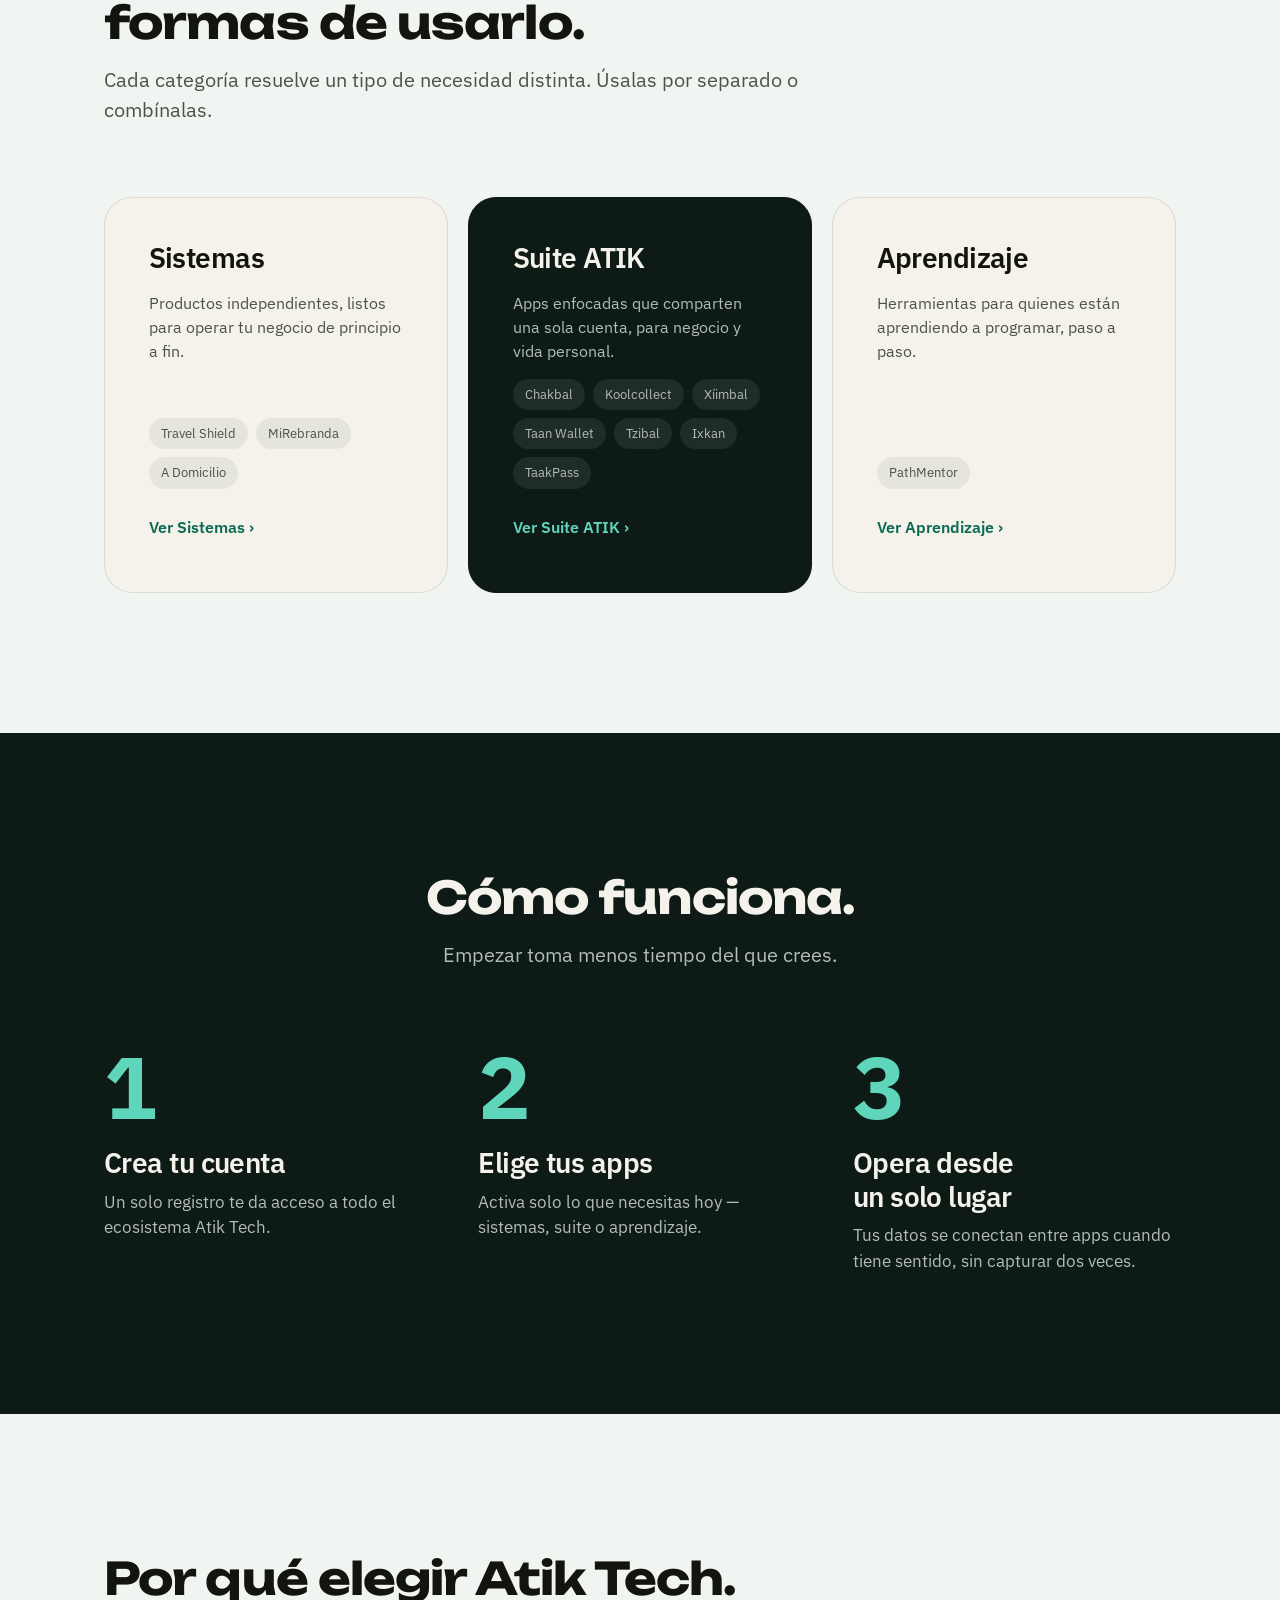
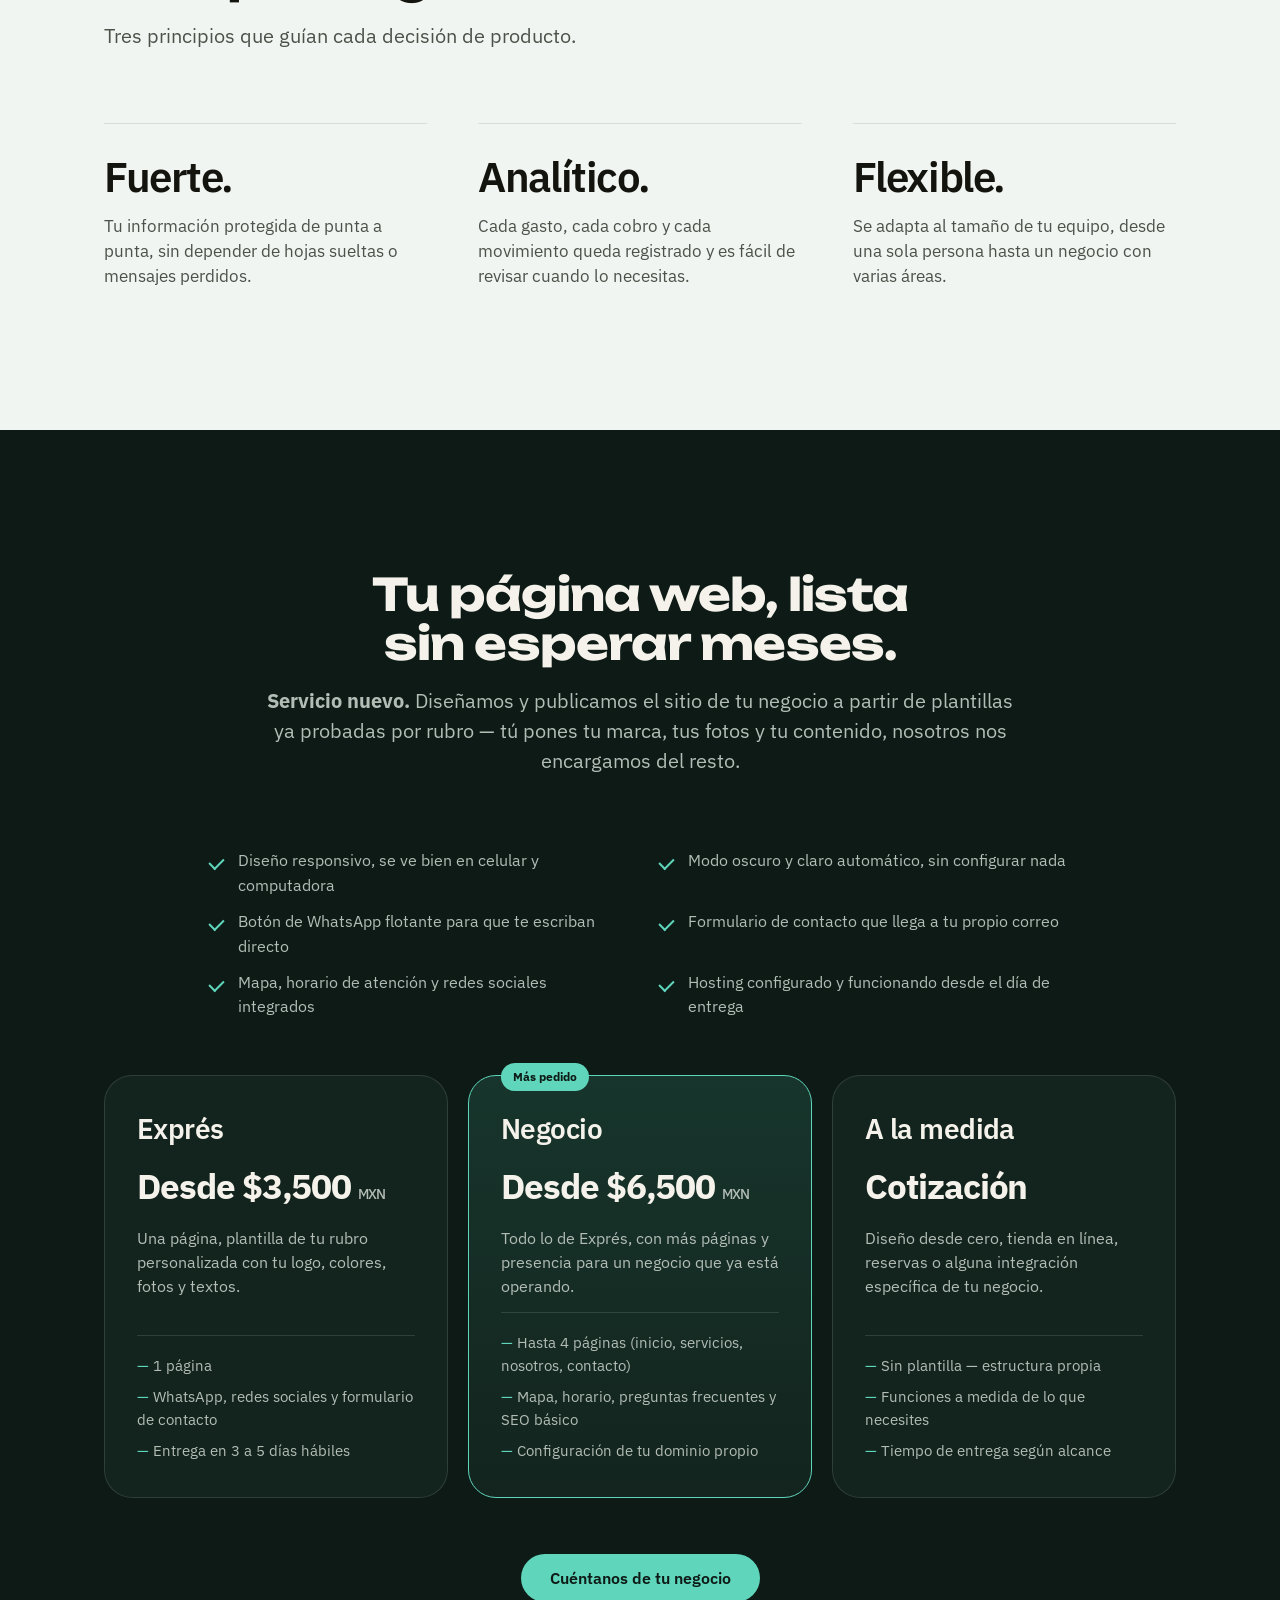
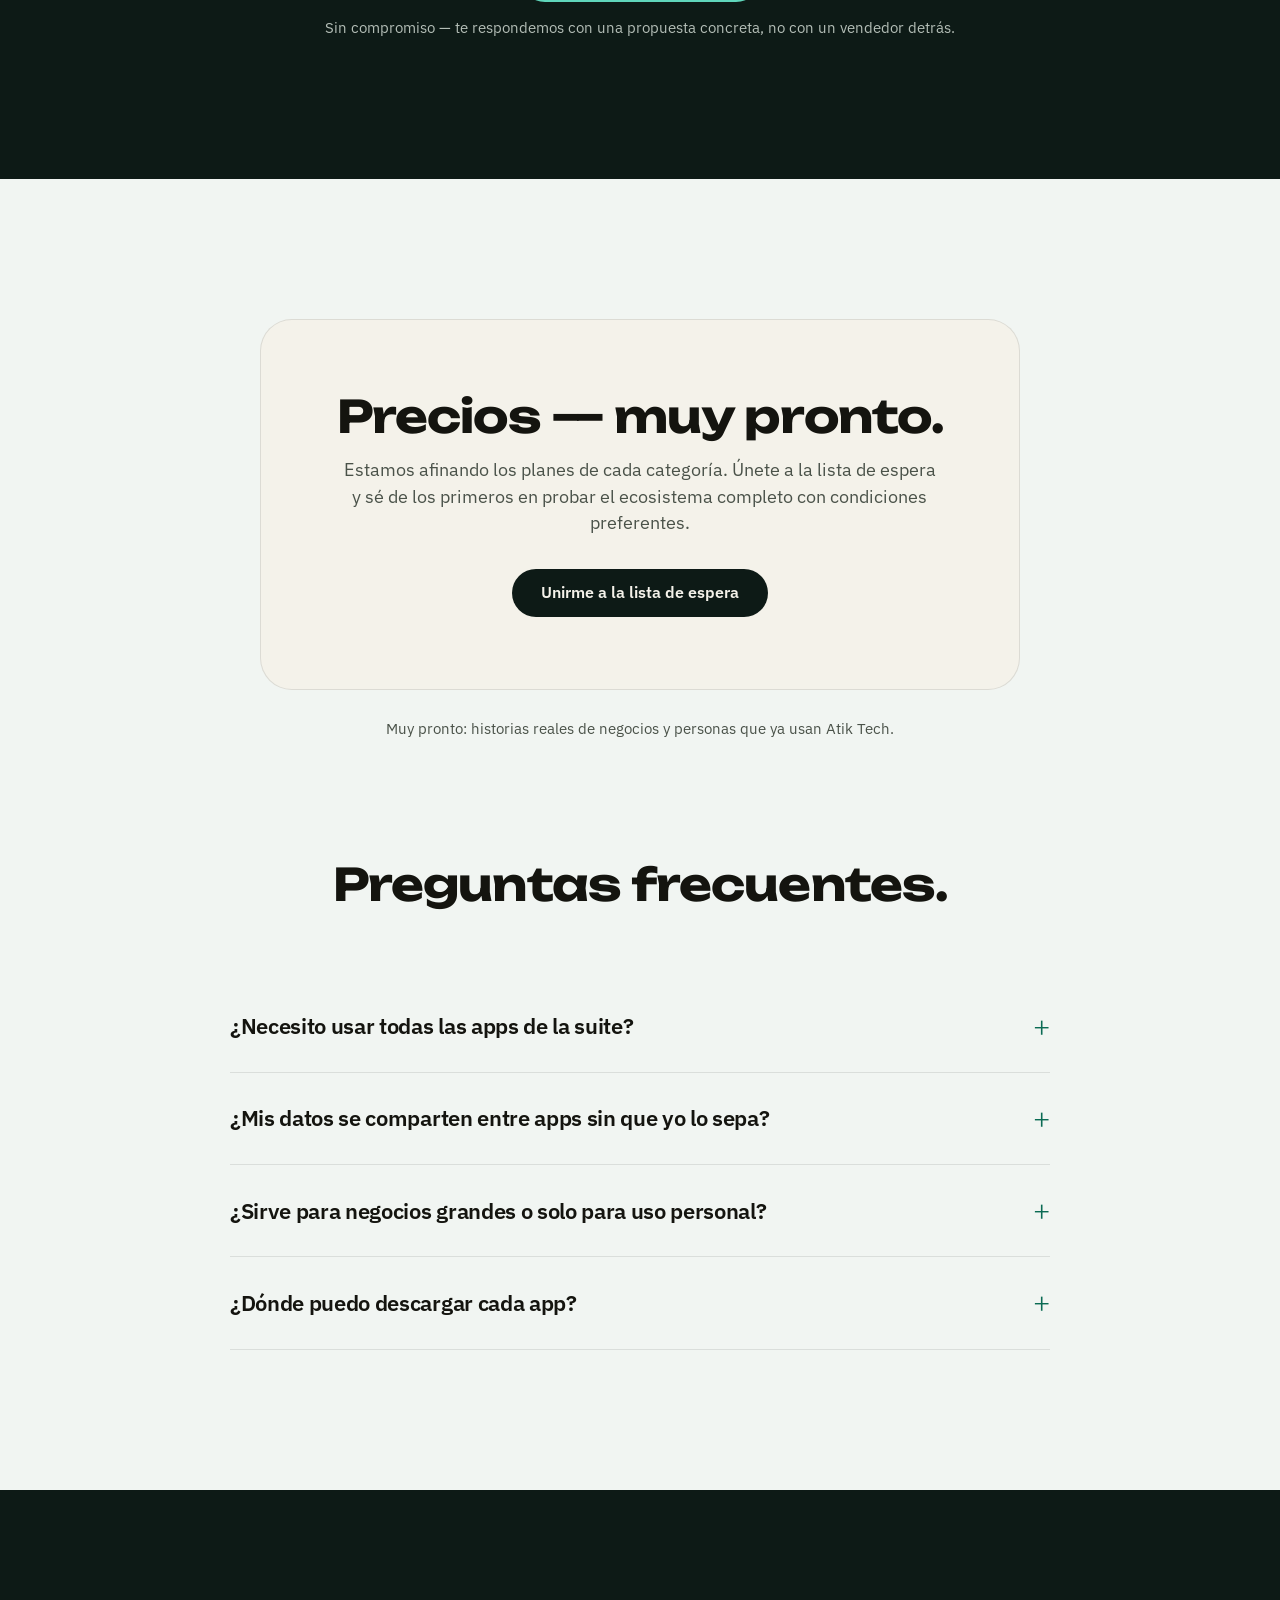
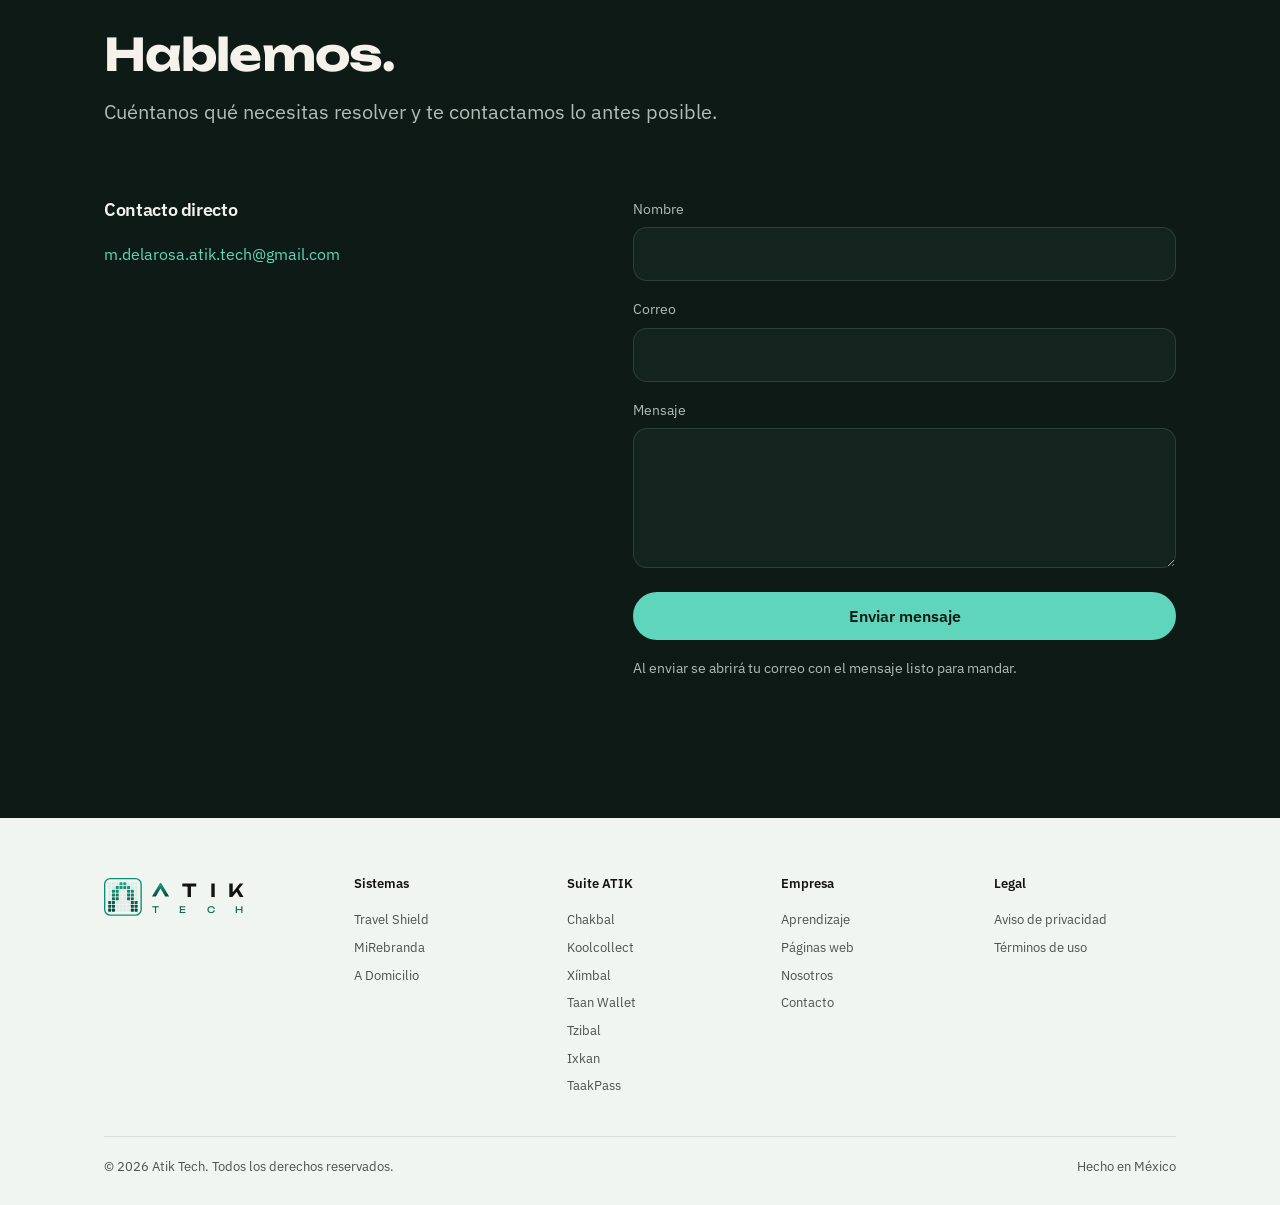
==== commit 0ea10d7d: "Identidad de marca Jade y caja de bits sobre el rediseño - atik.css: paleta Jade con variables neutr" ====
--- a/index.html
+++ b/index.html
@@ -3,13 +3,17 @@
 <head>
 <meta charset="UTF-8">
 <meta name="viewport" content="width=device-width, initial-scale=1.0">
-<meta name="theme-color" content="#0A192F">
-<title>ATIK TECH — Todo lo que te importa, conectado a ti</title>
-<meta name="description" content="ATIK TECH es un ecosistema de sistemas, apps y herramientas que resuelven lo que hoy manejas en mensajes sueltos, hojas de cálculo o de memoria. Una sola cuenta para todo.">
-<meta property="og:title" content="ATIK TECH — Todo lo que te importa, conectado a ti">
+<meta name="theme-color" content="#0D1A16">
+<title>Atik Tech — Todo lo que te importa, conectado a ti</title>
+<meta name="description" content="Atik Tech es un ecosistema de sistemas, apps y herramientas que resuelven lo que hoy manejas en mensajes sueltos, hojas de cálculo o de memoria. Una sola cuenta para todo.">
+<meta property="og:title" content="Atik Tech — Todo lo que te importa, conectado a ti">
 <meta property="og:description" content="Un ecosistema de sistemas, apps y herramientas conectadas por una misma cuenta. Hecho en México.">
 <meta property="og:type" content="website">
+<link rel="preconnect" href="https://fonts.googleapis.com">
+<link rel="preconnect" href="https://fonts.gstatic.com" crossorigin>
+<link href="https://fonts.googleapis.com/css2?family=Unbounded:wght@400;600;700&family=IBM+Plex+Sans:wght@400;500;600&family=IBM+Plex+Mono:wght@500&display=swap" rel="stylesheet">
 <link rel="stylesheet" href="assets/atik.css">
+<link rel="icon" href="assets/favicon.svg" type="image/svg+xml">
 <script>document.documentElement.classList.add('js')</script>
 </head>
 <body>
@@ -17,7 +21,7 @@
 
 <header>
   <div class="nav wrap">
-    <a href="index.html" class="logo" aria-label="ATIK TECH, inicio">AT<b>IK</b> TECH</a>
+    <a href="index.html" class="logo" aria-label="Atik Tech, inicio"><svg class="logo-box" data-bitbox="a04" aria-hidden="true"></svg><span class="logo-word" aria-hidden="true"><span class="logo-atik"><svg viewBox="0 0 95 75"><linearGradient id="lam-h" x1="0" y1="0" x2="0" y2="1"><stop offset="0" style="stop-color:var(--bb-hi)"/><stop offset="1" style="stop-color:var(--bb-lo)"/></linearGradient><path fill="url(#lam-h)" d="M0 75L44.28 0H50.72L95 75H73.63L47.5 30.74L21.37 75Z"/></svg><span>T</span><span>I</span><span>K</span></span><span class="logo-tech"><span>T</span><span>E</span><span>C</span><span>H</span></span></span></a>
     <nav class="nav-links" id="navLinks" aria-label="Principal">
       <a href="sistemas.html">Sistemas</a>
       <a href="suite.html">Suite ATIK</a>
@@ -34,8 +38,12 @@
 
 <section class="hero">
   <div class="wrap">
+    <figure class="hero-box">
+      <svg id="heroBox" aria-label="Caja de bits de Atik Tech: muestra la A y los logos de nuestras apps" data-bitbox-seq="a04,app:tzibal,a11,app:travelshield,a06,app:taanwallet,a15,app:mirebranda,a01,app:xiimbal,a12,app:adomicilio,a10,app:chakbal,a03,app:pathmentor,stair,app:ixkan,a07,app:koolcollect,a13,app:meyaj,a17,app:citas,a09,app:taakpass,a14,app:admin"></svg>
+      <figcaption id="heroBoxName">Lambda</figcaption>
+    </figure>
     <h1>Todo lo que te importa, conectado a ti.</h1>
-    <p class="lead">ATIK TECH es un ecosistema de sistemas, apps y herramientas que resuelven lo que hoy manejas en mensajes sueltos, hojas de cálculo o de memoria — cada una enfocada en una sola cosa, todas conectadas por una misma cuenta.</p>
+    <p class="lead">Atik Tech es un ecosistema de sistemas, apps y herramientas que resuelven lo que hoy manejas en mensajes sueltos, hojas de cálculo o de memoria — cada una enfocada en una sola cosa, todas conectadas por una misma cuenta.</p>
     <div class="actions">
       <a href="#precios" class="btn btn-primary">Unirme a la lista de espera</a>
       <a href="#categorias" class="btn btn-outline">Ver el ecosistema</a>
@@ -89,7 +97,7 @@
       <p>Empezar toma menos tiempo del que crees.</p>
     </div>
     <div class="cols3">
-      <div class="step reveal"><div class="num">1</div><h3>Crea tu cuenta</h3><p>Un solo registro te da acceso a todo el ecosistema ATIK TECH.</p></div>
+      <div class="step reveal"><div class="num">1</div><h3>Crea tu cuenta</h3><p>Un solo registro te da acceso a todo el ecosistema Atik Tech.</p></div>
       <div class="step reveal"><div class="num">2</div><h3>Elige tus apps</h3><p>Activa solo lo que necesitas hoy — sistemas, suite o aprendizaje.</p></div>
       <div class="step reveal"><div class="num">3</div><h3>Opera desde un solo lugar</h3><p>Tus datos se conectan entre apps cuando tiene sentido, sin capturar dos veces.</p></div>
     </div>
@@ -99,7 +107,7 @@
 <section class="s s-light" id="nosotros">
   <div class="wrap">
     <div class="s-head reveal">
-      <h2>Por qué elegir ATIK TECH.</h2>
+      <h2>Por qué elegir Atik Tech.</h2>
       <p>Tres principios que guían cada decisión de producto.</p>
     </div>
     <div class="cols3">
@@ -162,7 +170,7 @@
       <p>Estamos afinando los planes de cada categoría. Únete a la lista de espera y sé de los primeros en probar el ecosistema completo con condiciones preferentes.</p>
       <a href="#contacto" class="btn btn-dark">Unirme a la lista de espera</a>
     </div>
-    <p class="note">Muy pronto: historias reales de negocios y personas que ya usan ATIK TECH.</p>
+    <p class="note">Muy pronto: historias reales de negocios y personas que ya usan Atik Tech.</p>
 
     <div class="s-head center reveal" style="margin-top:clamp(72px,10vw,120px)">
       <h2>Preguntas frecuentes.</h2>
@@ -217,7 +225,7 @@
 <footer>
   <div class="wrap">
     <div class="foot-top">
-      <div><a href="index.html" class="logo" aria-label="ATIK TECH, inicio">AT<b>IK</b> TECH</a></div>
+      <div><a href="index.html" class="logo" aria-label="Atik Tech, inicio"><svg class="logo-box" data-bitbox="a04" aria-hidden="true"></svg><span class="logo-word" aria-hidden="true"><span class="logo-atik"><svg viewBox="0 0 95 75"><linearGradient id="lam-f" x1="0" y1="0" x2="0" y2="1"><stop offset="0" style="stop-color:var(--bb-hi)"/><stop offset="1" style="stop-color:var(--bb-lo)"/></linearGradient><path fill="url(#lam-f)" d="M0 75L44.28 0H50.72L95 75H73.63L47.5 30.74L21.37 75Z"/></svg><span>T</span><span>I</span><span>K</span></span><span class="logo-tech"><span>T</span><span>E</span><span>C</span><span>H</span></span></span></a></div>
       <div>
         <h4>Sistemas</h4>
         <a href="sistemas.html#travel-shield">Travel Shield</a>
@@ -248,12 +256,13 @@
       </div>
     </div>
     <div class="foot-bottom">
-      <span>© 2026 ATIK TECH. Todos los derechos reservados.</span>
+      <span>© 2026 Atik Tech. Todos los derechos reservados.</span>
       <span>Hecho en México</span>
     </div>
   </div>
 </footer>
 
+<script src="assets/bitbox.js"></script>
 <script src="assets/site.js"></script>
 </body>
 </html>
--- a/assets/atik.css
+++ b/assets/atik.css
@@ -1,25 +1,30 @@
-/* ATIK TECH — sistema de diseño compartido (home y landings).
-   Base navy + cian, tipografía del sistema, secciones que alternan oscuro/claro. */
+/* Atik Tech — sistema de diseño compartido (home y landings).
+   Paleta Jade, Unbounded + IBM Plex, secciones que alternan oscuro/claro. */
 :root {
-  --navy: #0a192f;
-  --navy-2: #0f2440;
-  --navy-3: #16305a;
-  --cyan: #00d9ff;
-  --cyan-ink: #067a99; /* cian legible sobre fondos claros (AA) */
-  --violet: #7c3aed;
-  --paper: #f5f7fa;
-  --white: #fff;
-  --ink: #0a192f;
-  --ink-2: #44546a;
-  --mute: #a9b6c9;
-  --line-dark: rgba(255, 255, 255, 0.12);
-  --line-light: rgba(10, 25, 47, 0.1);
-  --font:
-    -apple-system, BlinkMacSystemFont, 'SF Pro Display', 'SF Pro Text',
-    'Segoe UI Variable Display', 'Segoe UI', Roboto, system-ui, sans-serif;
-  --mono: ui-monospace, 'SF Mono', 'Cascadia Code', Menlo, Consolas, monospace;
+  /* Marca Atik Tech · paleta Jade (ver kit de marca) */
+  --bg: #0d1a16; /* negro + 9 % jade */
+  --bg-2: #13241e;
+  --bg-3: #1a2e27;
+  --accent-bright: #5fd6bb; /* jade brillante: acentos sobre oscuro */
+  --accent-ink: #0b6b54; /* jade profundo: legible sobre claro (AA) */
+  --accent-deep: #0e8f73; /* jade */
+  --paper: #f1f5f2;
+  --text: #f4f2ea; /* hueso */
+  --ink: #14140f;
+  --ink-2: #4a5249;
+  --mute: #b3bdb6;
+  --line-dark: rgba(244, 242, 234, 0.12);
+  --line-light: rgba(13, 26, 22, 0.1);
+  --font: 'IBM Plex Sans', system-ui, -apple-system, 'Segoe UI', Roboto, sans-serif;
+  --display: 'Unbounded', 'IBM Plex Sans', system-ui, sans-serif;
+  --mono: 'IBM Plex Mono', ui-monospace, Consolas, monospace;
   --max: 1120px;
-  --nav-h: 56px;
+  --nav-h: 64px;
+  /* Caja de bits (oscuro por defecto; las zonas claras la redefinen) */
+  --bb-frame: #22a58a;
+  --bb-hi: #5fd6bb;
+  --bb-lo: #0b6b54;
+  --bb-off: rgba(95, 214, 187, 0.1);
 }
 * {
   box-sizing: border-box;
@@ -32,7 +37,7 @@
   -webkit-text-size-adjust: 100%;
 }
 body {
-  background: var(--navy);
+  background: var(--bg);
   color: var(--mute);
   font-family: var(--font);
   line-height: 1.5;
@@ -52,7 +57,7 @@
   font: inherit;
 }
 :focus-visible {
-  outline: 2px solid var(--cyan);
+  outline: 2px solid var(--accent-bright);
   outline-offset: 3px;
 }
 .wrap {
@@ -68,7 +73,7 @@
   left: 12px;
   top: 12px;
   z-index: 100;
-  background: var(--white);
+  background: var(--text);
   color: var(--ink);
   padding: 8px 14px;
   border-radius: 8px;
@@ -76,13 +81,18 @@
 
 /* ---------- tipografía ---------- */
 h1,
-h2,
+h2 {
+  font-family: var(--display);
+  font-weight: 700;
+  letter-spacing: -0.02em;
+  color: var(--text);
+}
 h3,
 h4 {
   font-family: var(--font);
-  font-weight: 700;
-  letter-spacing: -0.03em;
-  color: var(--white);
+  font-weight: 600;
+  letter-spacing: -0.01em;
+  color: var(--text);
 }
 h1,
 h2,
@@ -90,13 +100,13 @@
   text-wrap: balance;
 }
 h1 {
-  font-size: clamp(2.6rem, 6.6vw, 4.75rem);
-  line-height: 1.03;
-  letter-spacing: -0.04em;
+  font-size: clamp(2.2rem, 5.4vw, 3.8rem);
+  line-height: 1.06;
+  letter-spacing: -0.025em;
 }
 h2 {
-  font-size: clamp(2rem, 4.8vw, 3.5rem);
-  line-height: 1.07;
+  font-size: clamp(1.75rem, 4vw, 2.8rem);
+  line-height: 1.1;
 }
 h3 {
   font-size: clamp(1.35rem, 2.4vw, 1.75rem);
@@ -122,7 +132,7 @@
   padding: clamp(72px, 11vw, 140px) 0;
 }
 .s-dark {
-  background: var(--navy);
+  background: var(--bg);
   color: var(--mute);
 }
 .s-light {
@@ -154,7 +164,7 @@
   position: sticky;
   top: 0;
   z-index: 50;
-  background: rgba(10, 25, 47, 0.72);
+  background: rgba(13, 26, 22, 0.72);
   -webkit-backdrop-filter: saturate(180%) blur(20px);
   backdrop-filter: saturate(180%) blur(20px);
   border-bottom: 1px solid var(--line-dark);
@@ -166,17 +176,44 @@
   justify-content: space-between;
   gap: 24px;
 }
+/* Logotipo: caja de bits + ATIK / TECH, las dos palabras al mismo ancho (kit de marca §1) */
 .logo {
+  display: inline-flex;
+  align-items: center;
+  gap: 0.55em;
+  font-family: var(--display);
+  font-size: 18px;
+  line-height: 1;
+  color: var(--text);
+}
+.logo-box {
+  width: 2.1em;
+  height: 2.1em;
+  flex: none;
+}
+.logo-word {
+  display: grid;
+  gap: 0.32em;
+  width: 5.1em;
+}
+.logo-word > span {
+  display: flex;
+  justify-content: space-between;
+  align-items: baseline;
+}
+.logo-atik {
+  font-weight: 600;
+}
+.logo-atik svg {
+  width: 0.95em;
+  height: 0.75em;
   display: inline-block;
-  padding: 10px 0;
-  font-weight: 700;
-  font-size: 1.05rem;
-  letter-spacing: 0.06em;
-  color: var(--white);
-}
-.logo b {
-  color: var(--cyan);
-  font-weight: 700;
+  max-width: none;
+}
+.logo-tech {
+  font-weight: 400;
+  font-size: 0.5em;
+  color: var(--accent-bright);
 }
 .nav-links {
   display: flex;
@@ -189,11 +226,11 @@
 }
 .nav-links a:hover,
 .nav-links a[aria-current] {
-  color: var(--white);
+  color: var(--text);
 }
 .nav-cta {
-  background: var(--cyan);
-  color: var(--navy);
+  background: var(--accent-bright);
+  color: var(--bg);
   font-size: 0.82rem;
   font-weight: 600;
   padding: 8px 16px;
@@ -204,7 +241,7 @@
   display: none;
   background: none;
   border: 0;
-  color: var(--white);
+  color: var(--text);
   font-size: 1.5rem;
   line-height: 1;
   padding: 10px;
@@ -234,25 +271,32 @@
   transform: translateY(-1px);
 }
 .btn-primary {
-  background: var(--cyan);
-  color: var(--navy);
+  background: var(--accent-bright);
+  color: var(--bg);
 }
 .btn-primary:hover {
-  background: #4de6ff;
+  background: #86e3ce;
 }
 .btn-dark {
-  background: var(--navy);
-  color: var(--white);
+  background: var(--bg);
+  color: var(--text);
 }
 .btn-dark:hover {
-  background: var(--navy-3);
+  background: var(--bg-3);
 }
 .btn-outline {
   border-color: var(--line-dark);
-  color: var(--white);
+  color: var(--text);
 }
 .btn-outline:hover {
   background: rgba(255, 255, 255, 0.06);
+}
+.btn-outline-light {
+  border-color: var(--line-light);
+  color: var(--ink);
+}
+.btn-outline-light:hover {
+  background: rgba(13, 26, 22, 0.05);
 }
 .btn[aria-disabled='true'] {
   opacity: 0.5;
@@ -262,13 +306,13 @@
   display: inline-block;
   padding: 10px 0;
   font-weight: 600;
-  color: var(--cyan);
+  color: var(--accent-bright);
 }
 .link-more::after {
   content: ' ›';
 }
 .s-light .link-more {
-  color: var(--cyan-ink);
+  color: var(--accent-ink);
 }
 .link-more:hover {
   text-decoration: underline;
@@ -281,6 +325,25 @@
 }
 
 /* ---------- hero ---------- */
+.hero-box {
+  display: grid;
+  justify-items: center;
+  gap: 10px;
+  margin: 0 auto clamp(20px, 3vw, 32px);
+}
+.hero-box svg {
+  width: clamp(96px, 12vw, 132px);
+  height: auto;
+}
+.hero-box figcaption {
+  font-family: var(--mono);
+  font-size: 0.72rem;
+  letter-spacing: 0.14em;
+  text-transform: uppercase;
+  color: var(--accent-bright);
+  min-height: 1em;
+}
+
 .hero {
   padding-top: clamp(48px, 6.5vw, 88px);
   text-align: center;
@@ -289,10 +352,10 @@
   background:
     radial-gradient(
       ellipse 70% 50% at 50% 100%,
-      rgba(0, 217, 255, 0.1),
+      rgba(95, 214, 187, 0.1),
       transparent 70%
     ),
-    var(--navy);
+    var(--bg);
 }
 .hero h1 {
   max-width: 14em;
@@ -319,7 +382,7 @@
 }
 .frame {
   border-radius: 14px 14px 0 0;
-  background: #0b1424;
+  background: #0a1612;
   border: 1px solid var(--line-dark);
   border-bottom: 0;
   overflow: hidden;
@@ -334,7 +397,7 @@
   width: 11px;
   height: 11px;
   border-radius: 50%;
-  background: #2b3a55;
+  background: #2a3d35;
 }
 .frame img {
   width: calc(100% + 15px); /* recorta la barra de scroll de la captura */
@@ -348,7 +411,7 @@
   width: 24%;
   min-width: 120px;
   border-radius: 28px;
-  border: 5px solid #1b2a45;
+  border: 5px solid #1b2e27;
   background: #000;
   overflow: hidden;
   box-shadow:
@@ -367,7 +430,7 @@
   gap: 20px;
 }
 .card {
-  background: var(--white);
+  background: var(--text);
   border: 1px solid var(--line-light);
   border-radius: 28px;
   padding: clamp(28px, 3.4vw, 44px);
@@ -381,7 +444,7 @@
 }
 .card:hover {
   transform: translateY(-4px);
-  box-shadow: 0 24px 48px rgba(10, 25, 47, 0.1);
+  box-shadow: 0 24px 48px rgba(13, 26, 22, 0.1);
 }
 .card p {
   color: var(--ink-2);
@@ -390,17 +453,17 @@
   margin-top: auto;
 }
 .card.dark {
-  background: var(--navy);
-  border-color: var(--navy);
+  background: var(--bg);
+  border-color: var(--bg);
 }
 .card.dark h3 {
-  color: var(--white);
+  color: var(--text);
 }
 .card.dark p {
   color: var(--mute);
 }
 .card.dark .link-more {
-  color: var(--cyan);
+  color: var(--accent-bright);
 }
 .chips {
   display: flex;
@@ -411,7 +474,7 @@
   font-size: 0.8rem;
   padding: 6px 12px;
   border-radius: 999px;
-  background: rgba(10, 25, 47, 0.06);
+  background: rgba(13, 26, 22, 0.06);
   color: var(--ink-2);
 }
 .card.dark .chip,
@@ -431,7 +494,7 @@
   font-weight: 700;
   letter-spacing: -0.05em;
   line-height: 1;
-  color: var(--cyan);
+  color: var(--accent-bright);
   margin-bottom: 16px;
 }
 .step p {
@@ -472,7 +535,7 @@
   top: 0.45em;
   width: 7px;
   height: 12px;
-  border: solid var(--cyan);
+  border: solid var(--accent-bright);
   border-width: 0 2px 2px 0;
   transform: rotate(45deg);
 }
@@ -484,7 +547,7 @@
 }
 .tier {
   position: relative;
-  background: var(--navy-2);
+  background: var(--bg-2);
   border: 1px solid var(--line-dark);
   border-radius: 28px;
   padding: 36px 32px;
@@ -493,15 +556,15 @@
   gap: 14px;
 }
 .tier.featured {
-  border-color: var(--cyan);
-  background: linear-gradient(180deg, #11294a, var(--navy-2));
+  border-color: var(--accent-bright);
+  background: linear-gradient(180deg, #17352c, var(--bg-2));
 }
 .tier-badge {
   position: absolute;
   top: -13px;
   left: 32px;
-  background: var(--cyan);
-  color: var(--navy);
+  background: var(--accent-bright);
+  color: var(--bg);
   font-size: 0.75rem;
   font-weight: 700;
   padding: 5px 12px;
@@ -511,7 +574,7 @@
   font-size: 2.2rem;
   font-weight: 700;
   letter-spacing: -0.03em;
-  color: var(--white);
+  color: var(--text);
 }
 .price small {
   font-size: 0.9rem;
@@ -529,7 +592,7 @@
 }
 .tier li::before {
   content: '— ';
-  color: var(--cyan);
+  color: var(--accent-bright);
 }
 .service-cta {
   margin-top: 56px;
@@ -542,7 +605,7 @@
 .waitlist {
   max-width: 760px;
   margin: 0 auto;
-  background: var(--white);
+  background: var(--text);
   border: 1px solid var(--line-light);
   border-radius: 32px;
   padding: clamp(36px, 6vw, 72px);
@@ -588,7 +651,7 @@
   content: '+';
   font-size: 1.8rem;
   font-weight: 300;
-  color: var(--cyan-ink);
+  color: var(--accent-ink);
   transition: transform 0.25s;
 }
 .faq details[open] summary::after {
@@ -617,7 +680,7 @@
 .contact-row a {
   display: inline-block;
   padding: 10px 0;
-  color: var(--cyan);
+  color: var(--accent-bright);
 }
 form {
   display: grid;
@@ -634,8 +697,8 @@
   width: 100%;
   font: inherit;
   font-size: 1rem;
-  color: var(--white);
-  background: var(--navy-2);
+  color: var(--text);
+  background: var(--bg-2);
   border: 1px solid var(--line-dark);
   border-radius: 14px;
   padding: 14px 16px;
@@ -647,7 +710,7 @@
 }
 input:focus,
 textarea:focus {
-  outline: 2px solid var(--cyan);
+  outline: 2px solid var(--accent-bright);
   outline-offset: 0;
   border-color: transparent;
 }
@@ -658,7 +721,7 @@
 
 /* ---------- landing: referencia de comandos (Aprendizaje) ---------- */
 .ref {
-  background: #0b1424;
+  background: #0a1612;
   border: 1px solid var(--line-dark);
   border-radius: 16px 16px 0 0;
   border-bottom: 0;
@@ -680,8 +743,8 @@
   color: var(--mute);
 }
 .ref-tabs span.on {
-  background: var(--cyan);
-  color: var(--navy);
+  background: var(--accent-bright);
+  color: var(--bg);
   font-weight: 600;
 }
 .ref-body {
@@ -702,7 +765,7 @@
 .ref-row code {
   font-family: var(--mono);
   font-size: clamp(0.82rem, 1.6vw, 1rem);
-  color: var(--cyan);
+  color: var(--accent-bright);
   overflow-wrap: anywhere;
 }
 .ref-row span {
@@ -711,21 +774,13 @@
 }
 .app-split {
   display: grid;
-  grid-template-columns: 1fr 1fr;
+  grid-template-columns: minmax(0, 1fr) minmax(0, 1fr);
   gap: clamp(32px, 6vw, 88px);
   align-items: center;
 }
 .app-mark {
   width: 72px;
   height: 72px;
-  border-radius: 18px;
-  background: var(--navy);
-  color: var(--cyan);
-  display: grid;
-  place-items: center;
-  font-weight: 800;
-  font-size: 1.5rem;
-  letter-spacing: -0.02em;
   margin-bottom: 24px;
 }
 .app-split p {
@@ -749,7 +804,7 @@
   top: 0.4em;
   width: 7px;
   height: 12px;
-  border: solid var(--cyan-ink);
+  border: solid var(--accent-ink);
   border-width: 0 2px 2px 0;
   transform: rotate(45deg);
 }
@@ -761,7 +816,7 @@
 .lang-grid .chip {
   font-size: 0.95rem;
   padding: 10px 18px;
-  background: var(--white);
+  background: var(--text);
   border: 1px solid var(--line-light);
   color: var(--ink);
   font-weight: 500;
@@ -776,6 +831,152 @@
   min-height: 44px;
   padding: 0 20px;
   font-size: 0.92rem;
+}
+
+
+/* ---------- landings de Sistemas y Suite ---------- */
+.hero-compact {
+  padding-bottom: clamp(48px, 7vw, 88px);
+}
+.jump {
+  margin-top: 36px;
+  justify-content: center;
+}
+.jump .chip {
+  font-size: 0.9rem;
+  padding: 8px 16px;
+  background: rgba(255, 255, 255, 0.08);
+  color: var(--text);
+  transition: background 0.2s;
+}
+.jump .chip:hover {
+  background: rgba(255, 255, 255, 0.16);
+}
+.app-split h2 {
+  font-size: clamp(1.8rem, 3.6vw, 2.8rem);
+}
+.app-split.rev > :first-child {
+  order: 2;
+}
+.app-split .chips {
+  margin-top: 16px;
+}
+.s-dark .app-split p {
+  color: var(--mute);
+}
+.s-dark .facts li::before {
+  border-color: var(--accent-bright);
+}
+.s-dark .link-more {
+  color: var(--accent-bright);
+}
+.soon {
+  margin-top: 28px;
+  font-size: 0.92rem;
+}
+.tiles {
+  display: grid;
+  grid-template-columns: repeat(3, minmax(0, 1fr));
+  gap: 12px;
+}
+.tile {
+  aspect-ratio: 3 / 4;
+  border-radius: 22px;
+  border: 1px solid var(--line-dark);
+  background:
+    linear-gradient(160deg, rgba(95, 214, 187, 0.14), rgba(14, 143, 115, 0.18)),
+    var(--bg-2);
+  display: flex;
+  flex-direction: column;
+  justify-content: flex-end;
+  gap: 6px;
+  padding: 16px;
+  color: var(--text);
+  font-weight: 600;
+  font-size: 0.95rem;
+  line-height: 1.25;
+  min-width: 0;
+  overflow-wrap: anywhere;
+}
+.tile::before {
+  content: attr(data-n);
+  color: var(--accent-bright);
+  font-size: 0.8rem;
+  font-weight: 700;
+  letter-spacing: 0.08em;
+}
+.shots {
+  position: relative;
+  padding-bottom: 14%;
+}
+.shots .frame {
+  border-radius: 14px;
+  border-bottom: 1px solid var(--line-dark);
+}
+.shots .phone {
+  bottom: 0;
+  right: 4%;
+  width: 26%;
+}
+.carousel {
+  position: relative;
+}
+.carousel-track {
+  display: flex;
+  gap: 16px;
+  overflow-x: auto;
+  scroll-snap-type: x mandatory;
+  scrollbar-width: none;
+  -webkit-overflow-scrolling: touch;
+}
+.carousel-track::-webkit-scrollbar {
+  display: none;
+}
+.carousel-slide {
+  flex: 0 0 88%;
+  scroll-snap-align: start;
+  margin: 0;
+}
+.carousel-slide img {
+  width: 100%;
+  height: auto;
+  border-radius: 18px;
+  border: 1px solid var(--line-light);
+  background: var(--text);
+}
+.carousel-slide figcaption {
+  margin-top: 12px;
+  font-size: 0.9rem;
+  color: var(--ink-2);
+}
+.s-dark .carousel-slide img {
+  border-color: var(--line-dark);
+}
+.s-dark .carousel-slide figcaption {
+  color: var(--mute);
+}
+.carousel-arrows {
+  display: flex;
+  gap: 10px;
+  margin-top: 14px;
+}
+.carousel-arrows button {
+  width: 44px;
+  height: 44px;
+  border-radius: 50%;
+  border: 1px solid var(--line-light);
+  background: var(--text);
+  color: var(--ink);
+  font-size: 1.1rem;
+  cursor: pointer;
+}
+.s-dark .carousel-arrows button {
+  background: var(--bg-2);
+  border-color: var(--line-dark);
+  color: var(--text);
+}
+.band .actions {
+  margin-top: 32px;
 }
 
 /* ---------- pie ---------- */
@@ -795,8 +996,16 @@
 footer .logo {
   color: var(--ink);
 }
-footer .logo b {
-  color: var(--cyan-ink);
+footer .logo-tech {
+  color: var(--accent-ink);
+}
+/* Caja de bits sobre fondo claro */
+footer,
+.s-light {
+  --bb-frame: #0e8f73;
+  --bb-hi: #1fa184;
+  --bb-lo: #06463a;
+  --bb-off: rgba(14, 143, 115, 0.09);
 }
 footer h4 {
   font-size: 0.82rem;
@@ -854,7 +1063,7 @@
   .tiers,
   .contact,
   .app-split {
-    grid-template-columns: 1fr;
+    grid-template-columns: minmax(0, 1fr);
   }
   .card {
     min-height: 0;
@@ -872,7 +1081,7 @@
     right: 0;
     flex-direction: column;
     gap: 0;
-    background: rgba(10, 25, 47, 0.97);
+    background: rgba(13, 26, 22, 0.97);
     border-bottom: 1px solid var(--line-dark);
     padding: 8px 24px 16px;
     display: none;
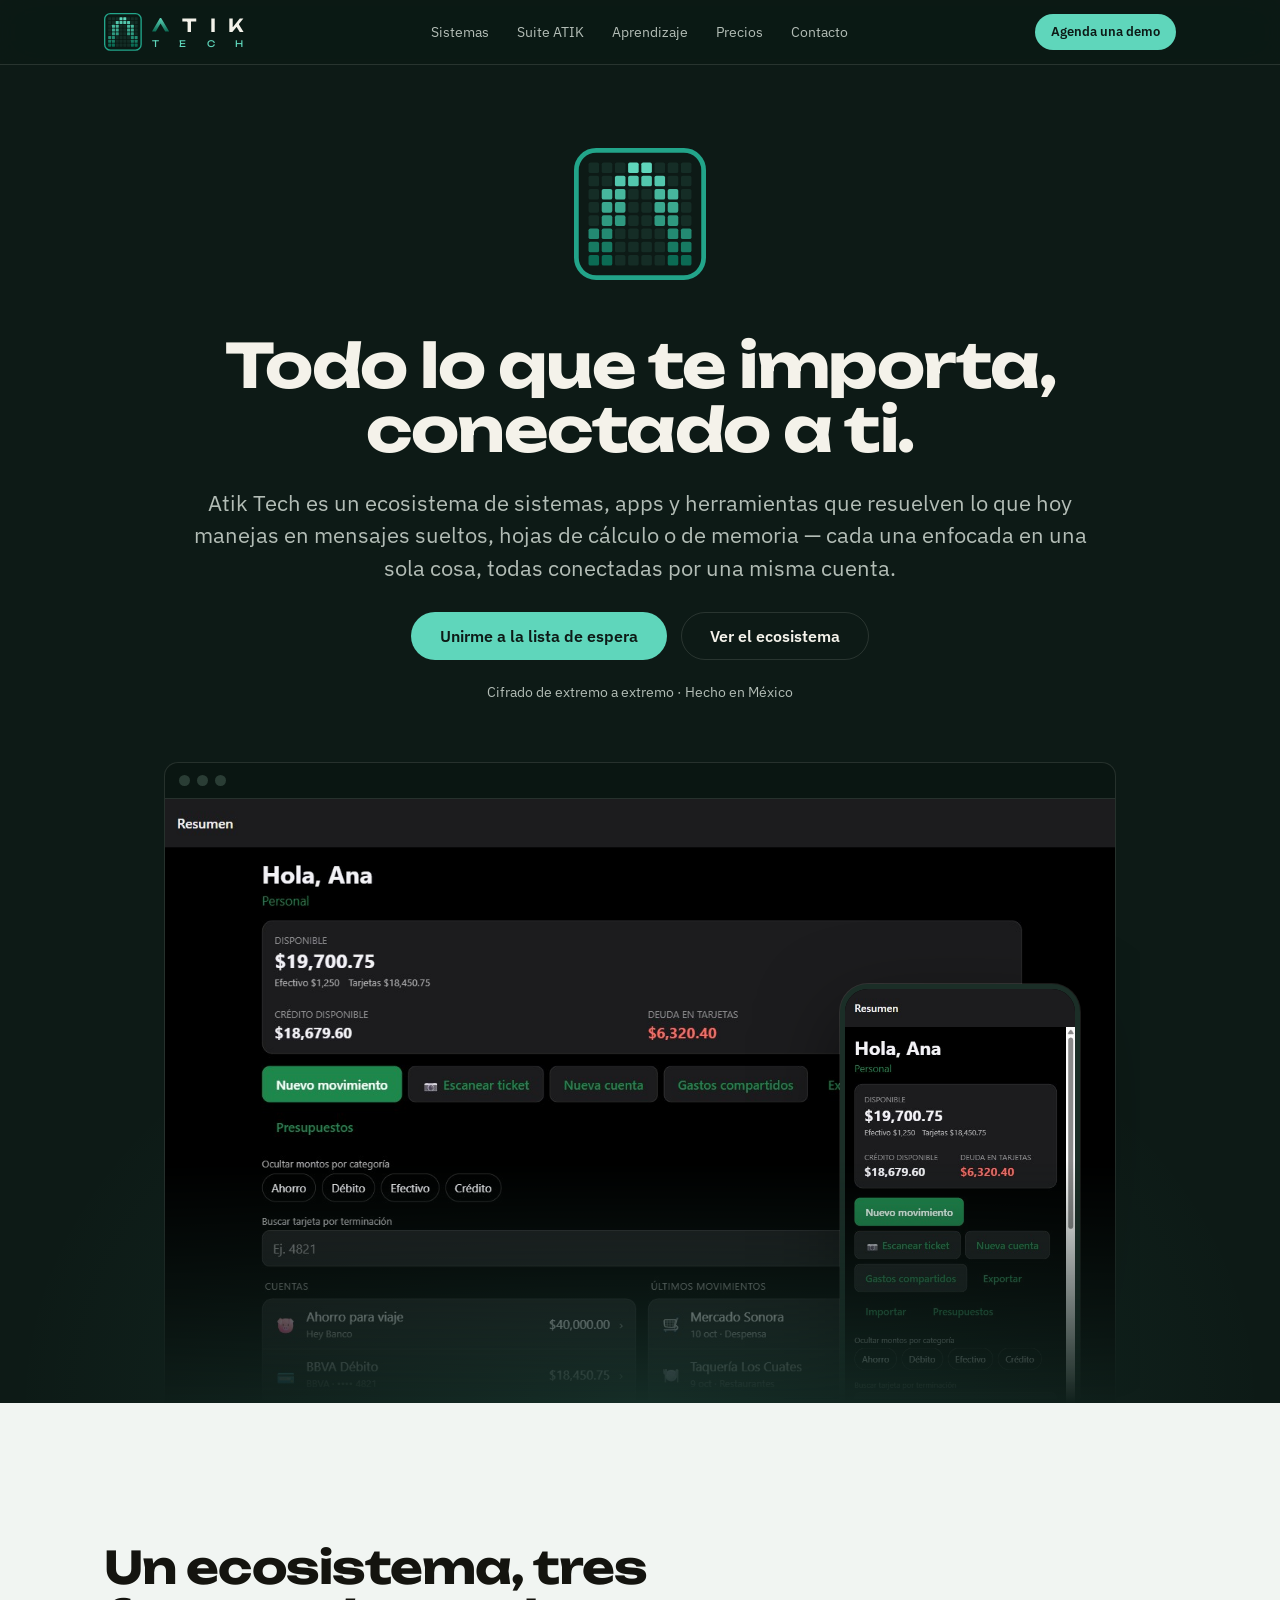
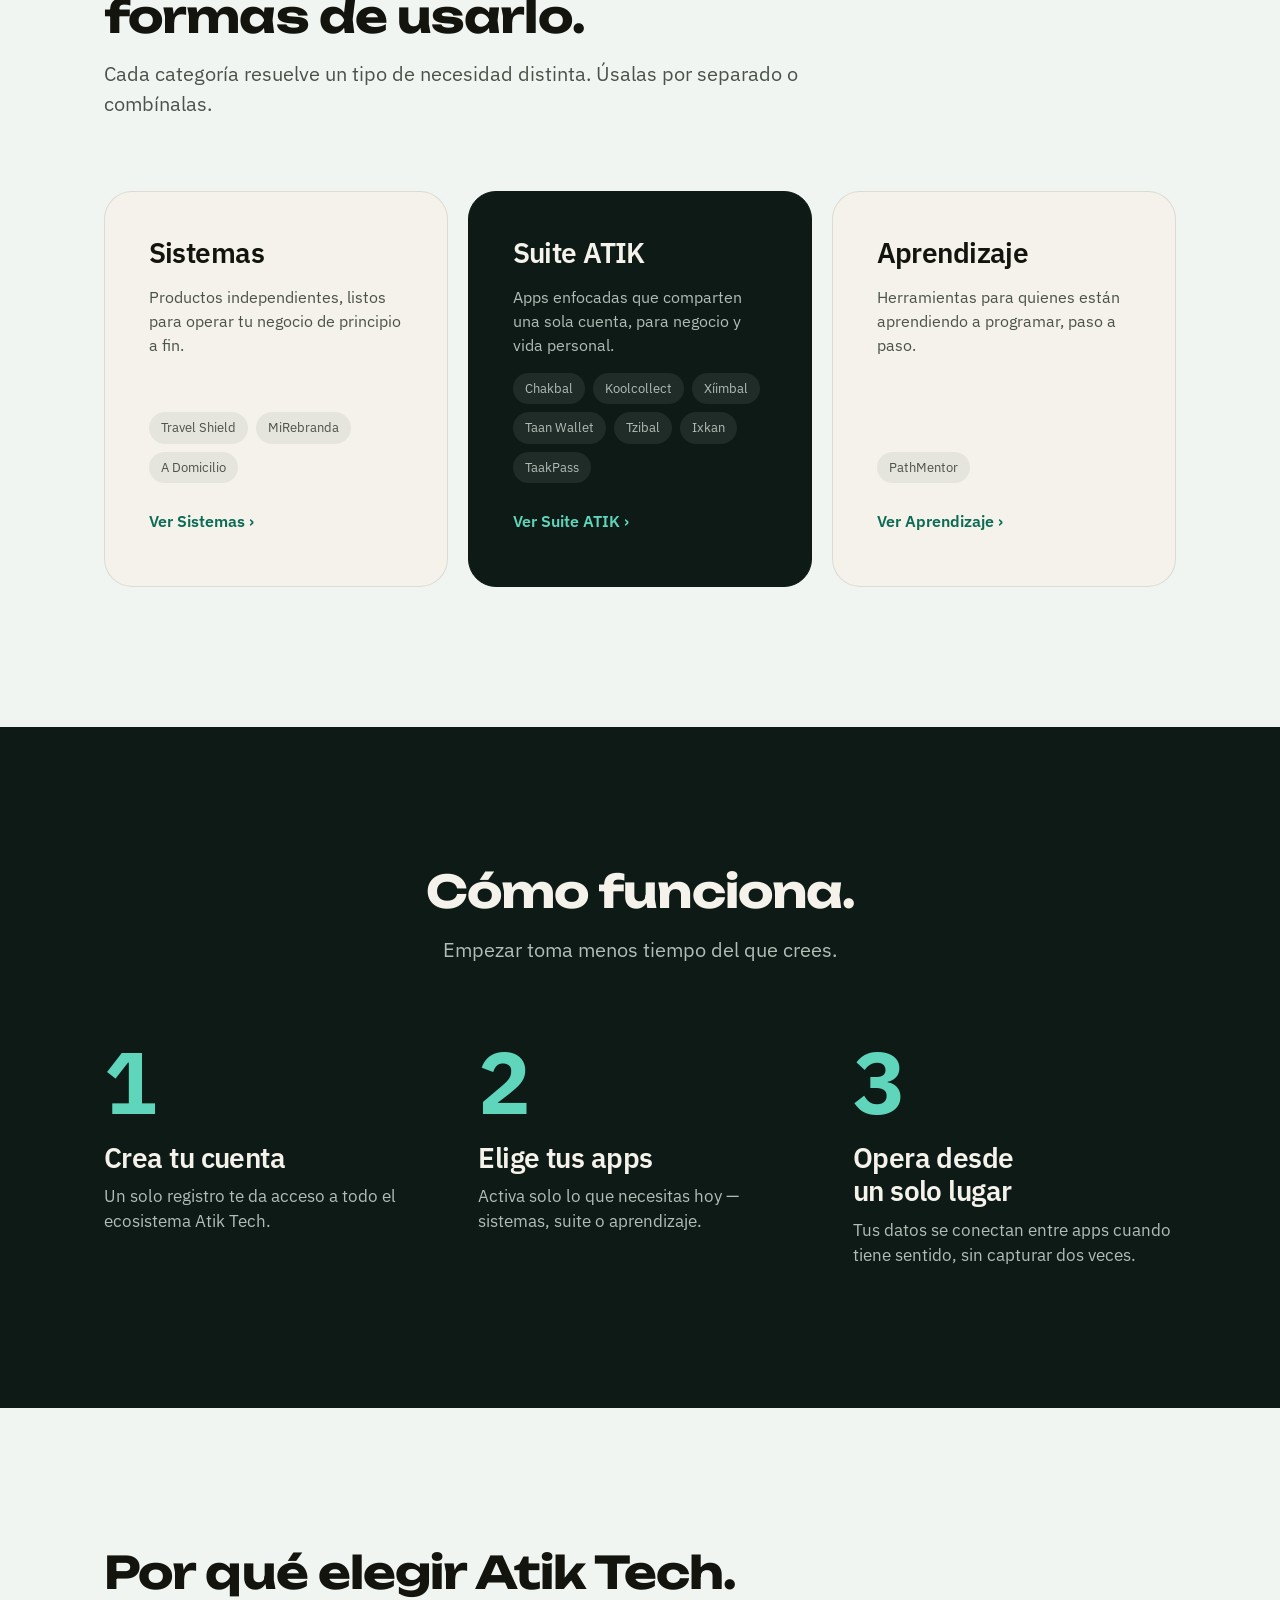
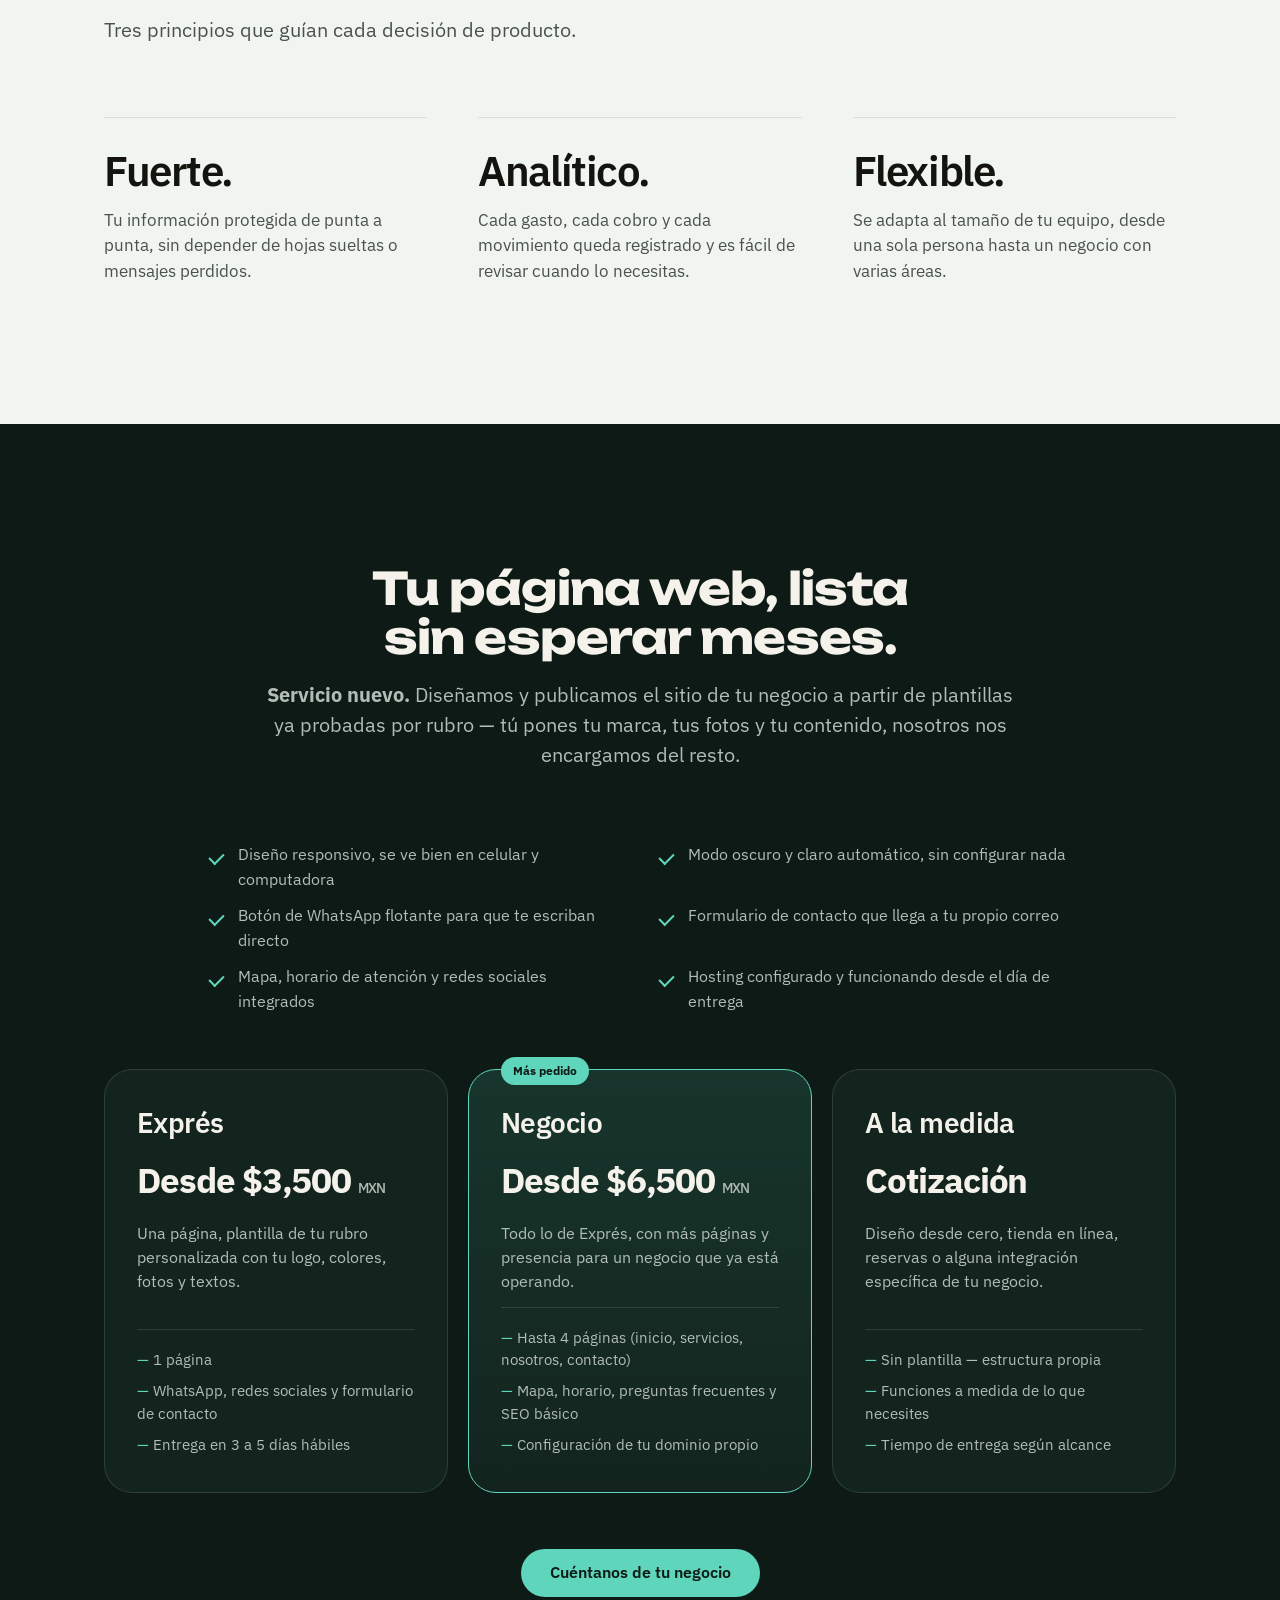
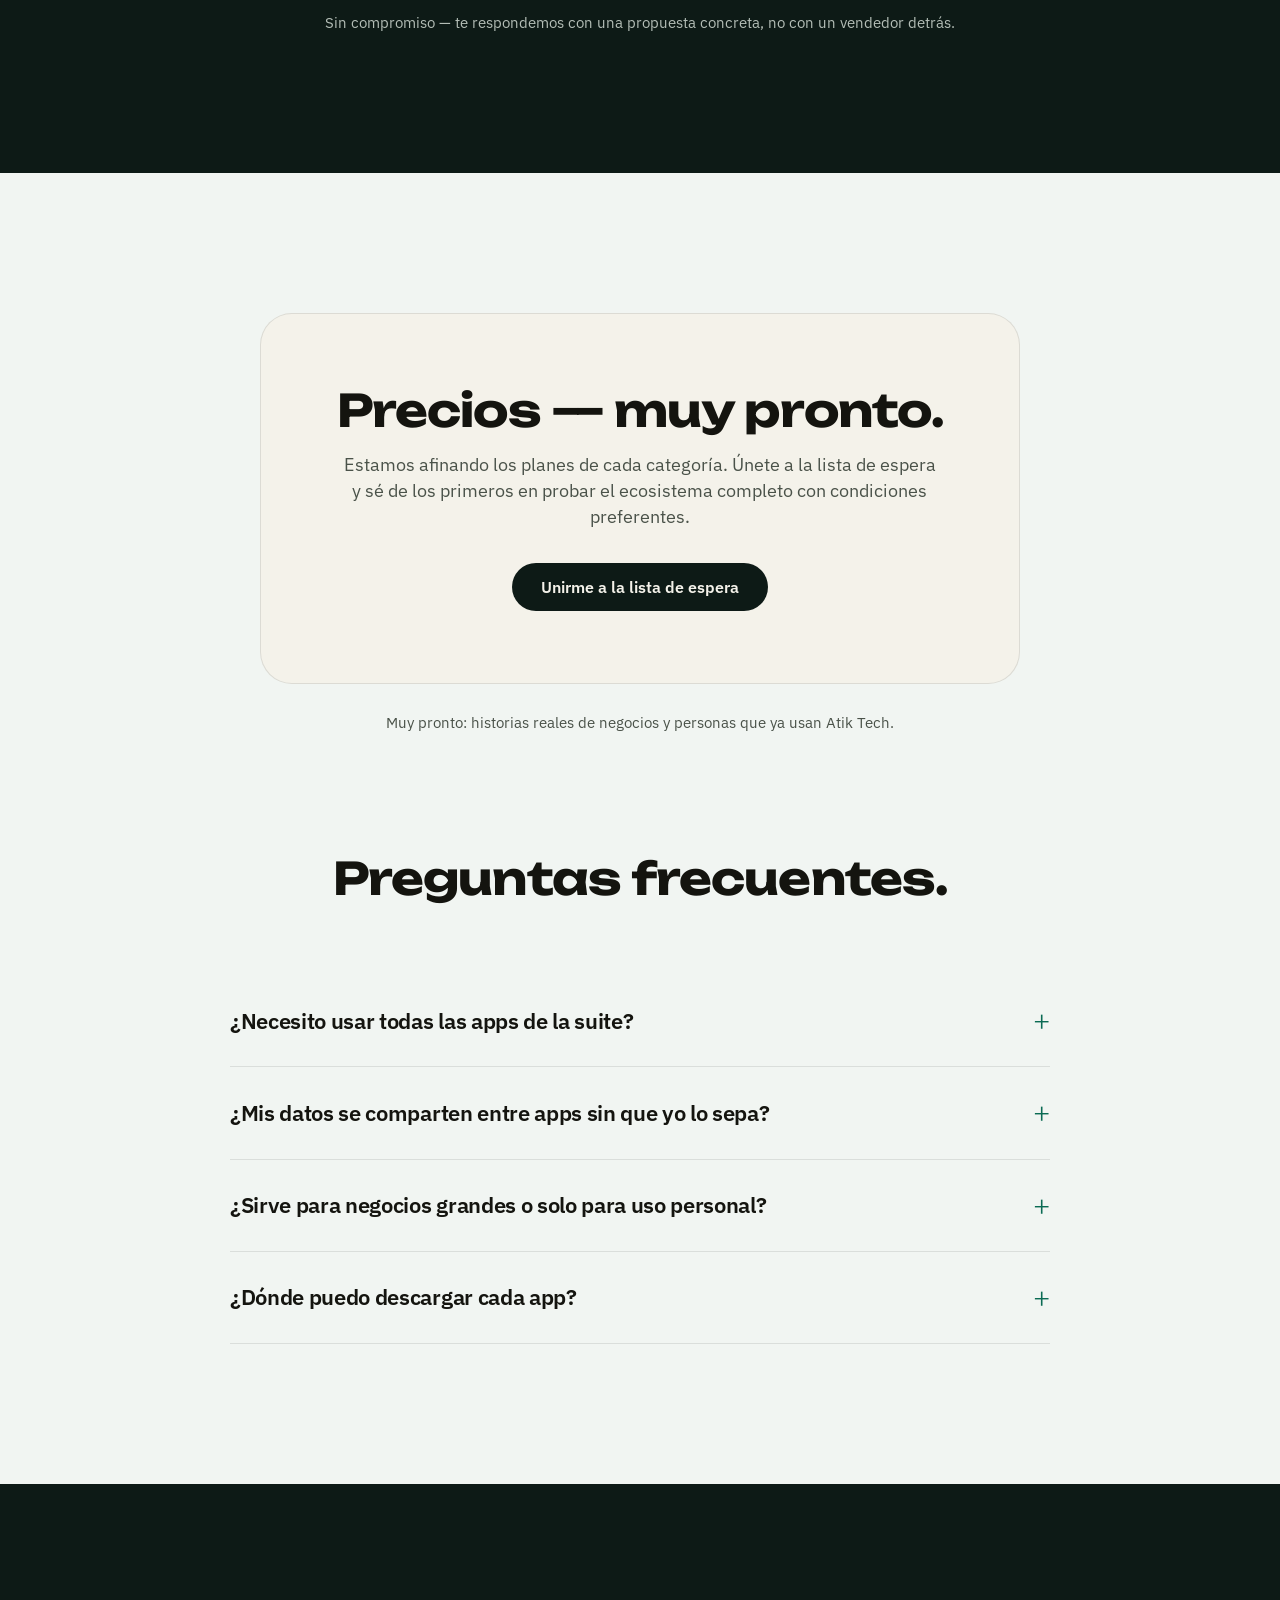
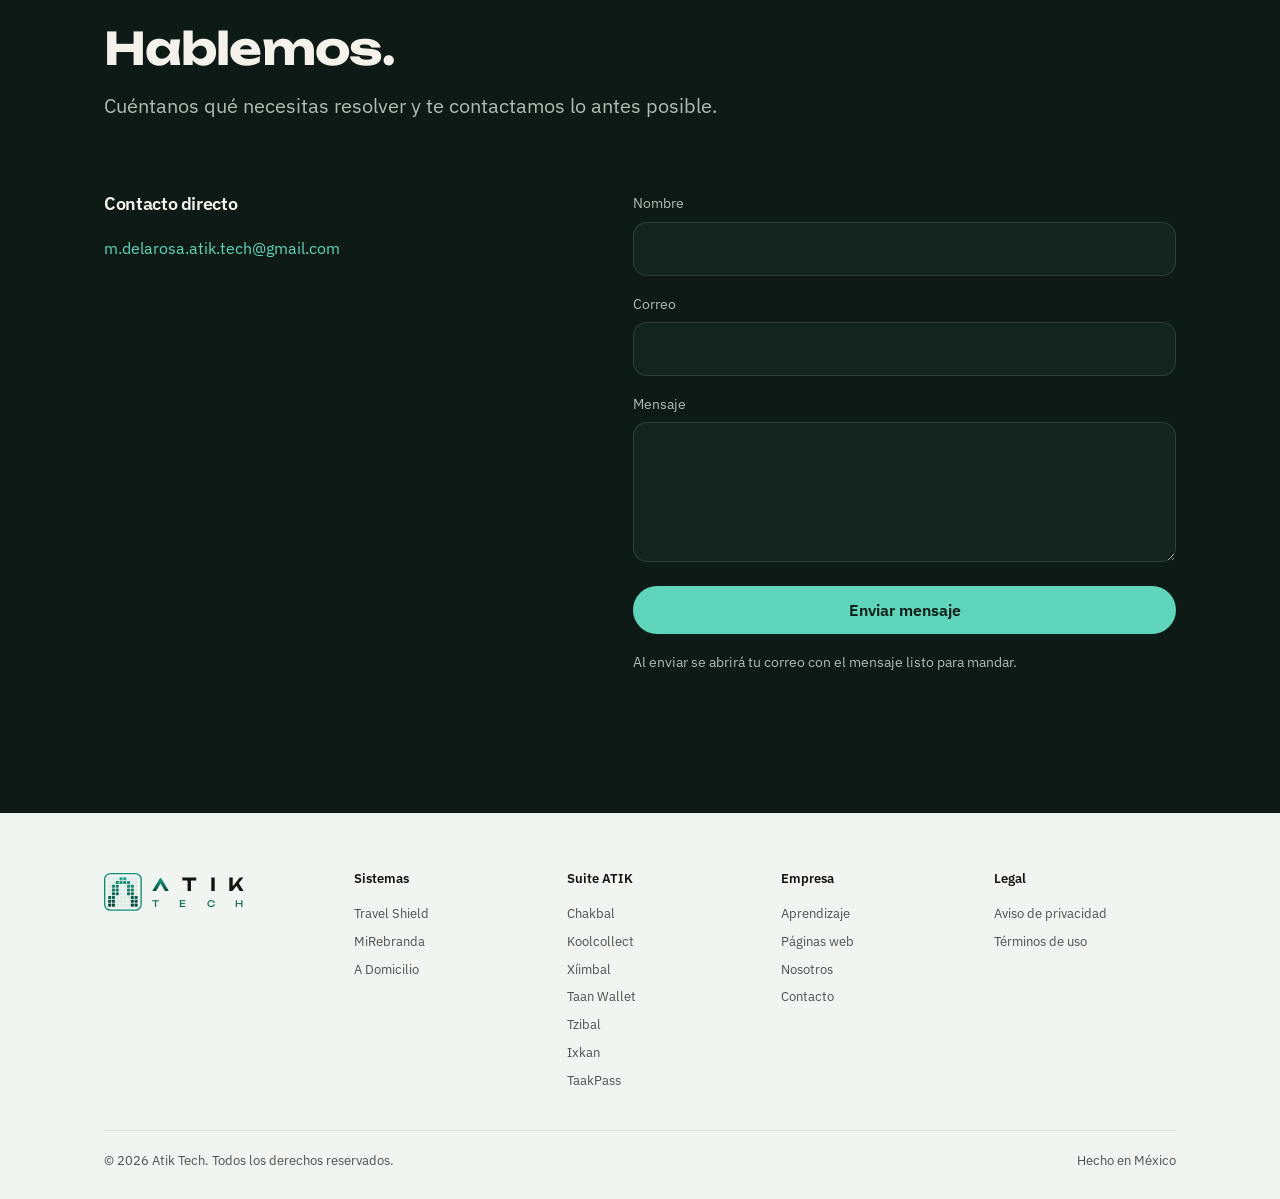
==== commit fdc77b2d: "Inicio: el pie de la caja de bits solo nombra apps y sistemas, no las letras Co-Authored-By: Claude " ====
--- a/index.html
+++ b/index.html
@@ -40,7 +40,7 @@
   <div class="wrap">
     <figure class="hero-box">
       <svg id="heroBox" aria-label="Caja de bits de Atik Tech: muestra la A y los logos de nuestras apps" data-bitbox-seq="a04,app:tzibal,a11,app:travelshield,a06,app:taanwallet,a15,app:mirebranda,a01,app:xiimbal,a12,app:adomicilio,a10,app:chakbal,a03,app:pathmentor,stair,app:ixkan,a07,app:koolcollect,a13,app:meyaj,a17,app:citas,a09,app:taakpass,a14,app:admin"></svg>
-      <figcaption id="heroBoxName">Lambda</figcaption>
+      <figcaption id="heroBoxName"></figcaption>
     </figure>
     <h1>Todo lo que te importa, conectado a ti.</h1>
     <p class="lead">Atik Tech es un ecosistema de sistemas, apps y herramientas que resuelven lo que hoy manejas en mensajes sueltos, hojas de cálculo o de memoria — cada una enfocada en una sola cosa, todas conectadas por una misma cuenta.</p>
